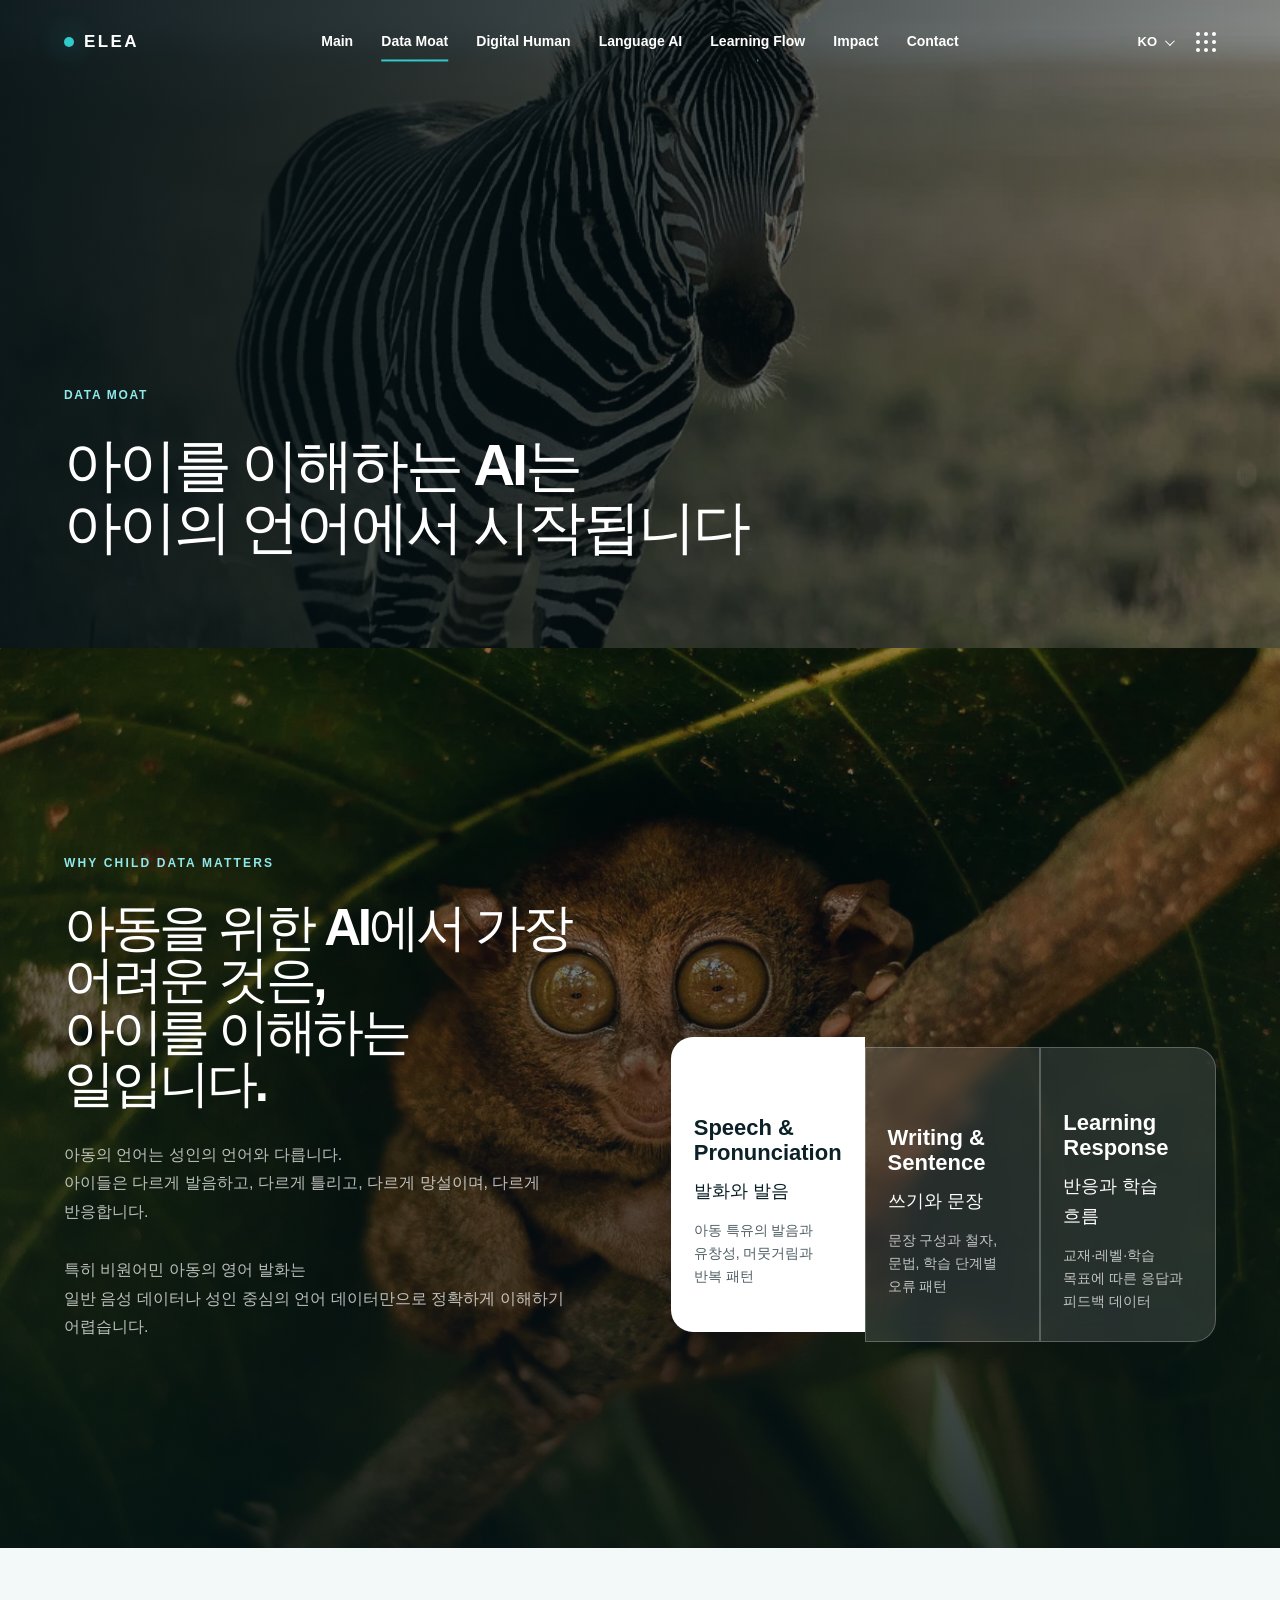
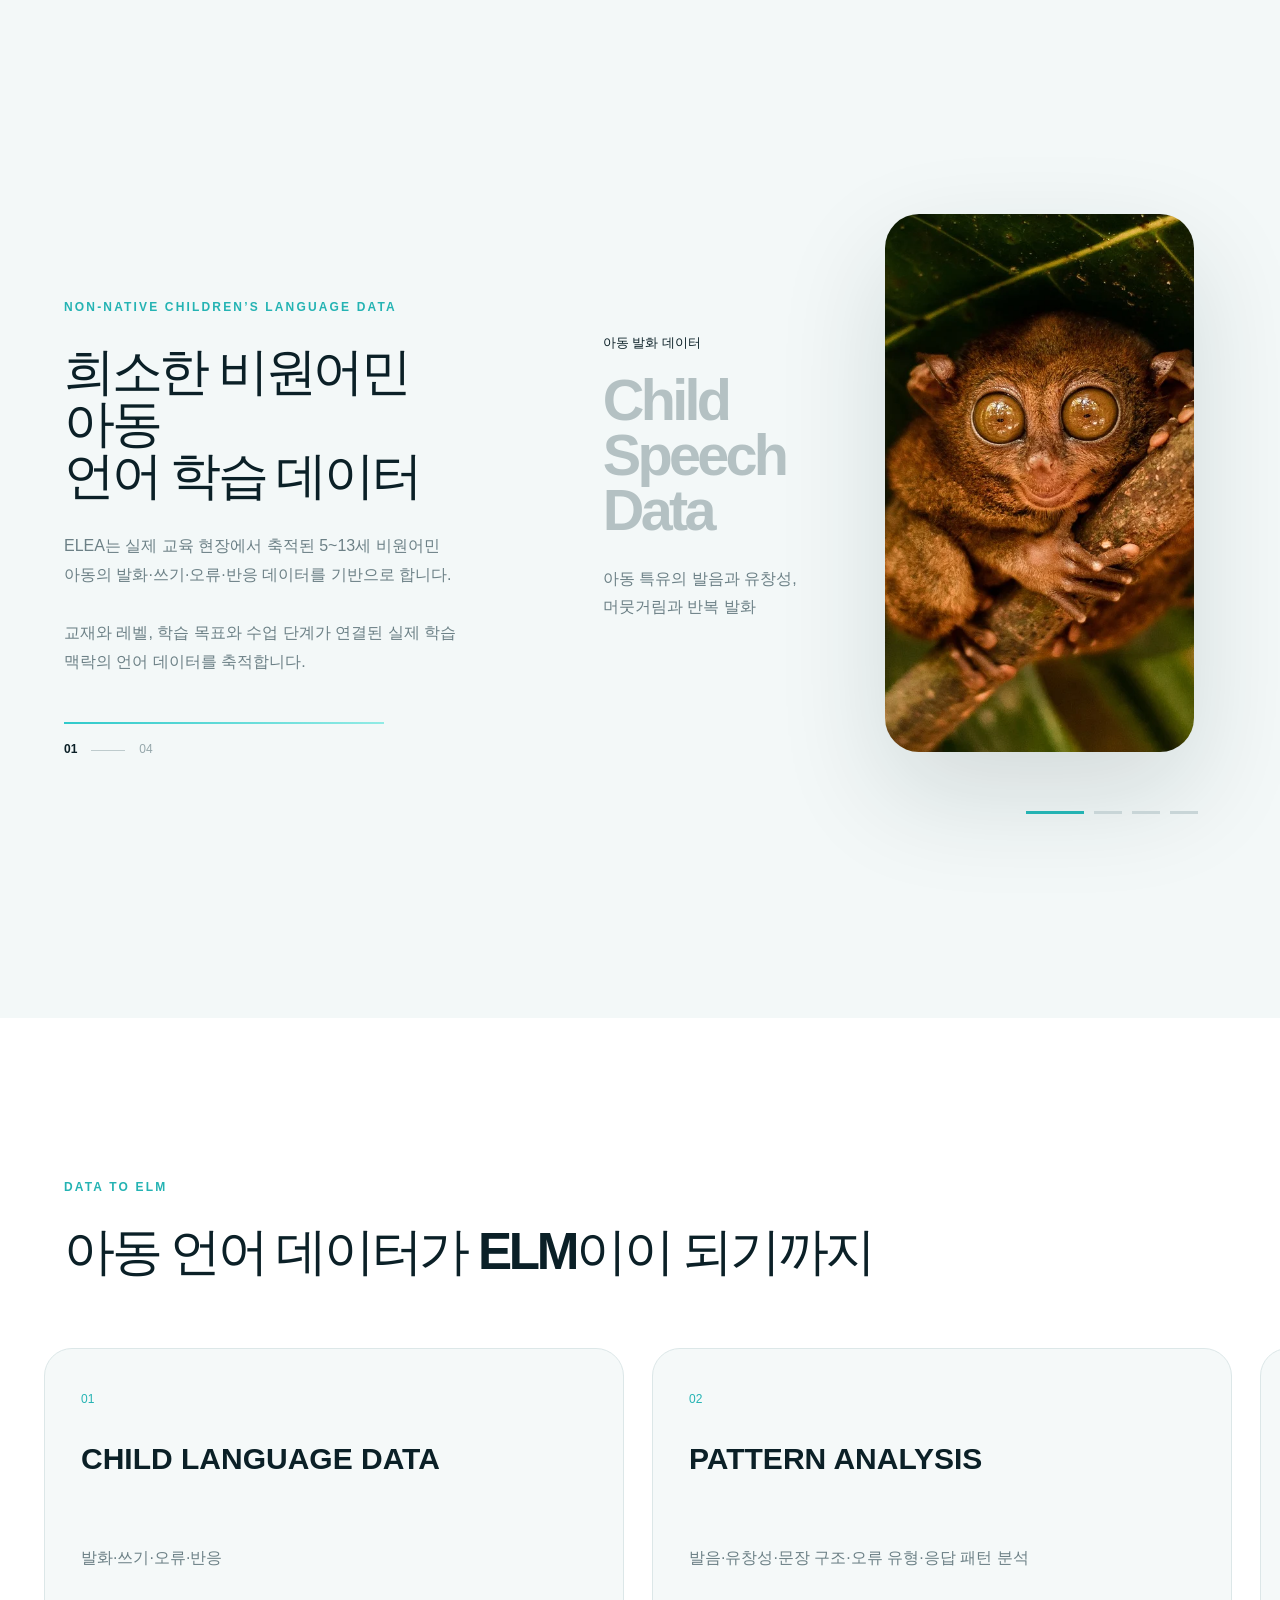
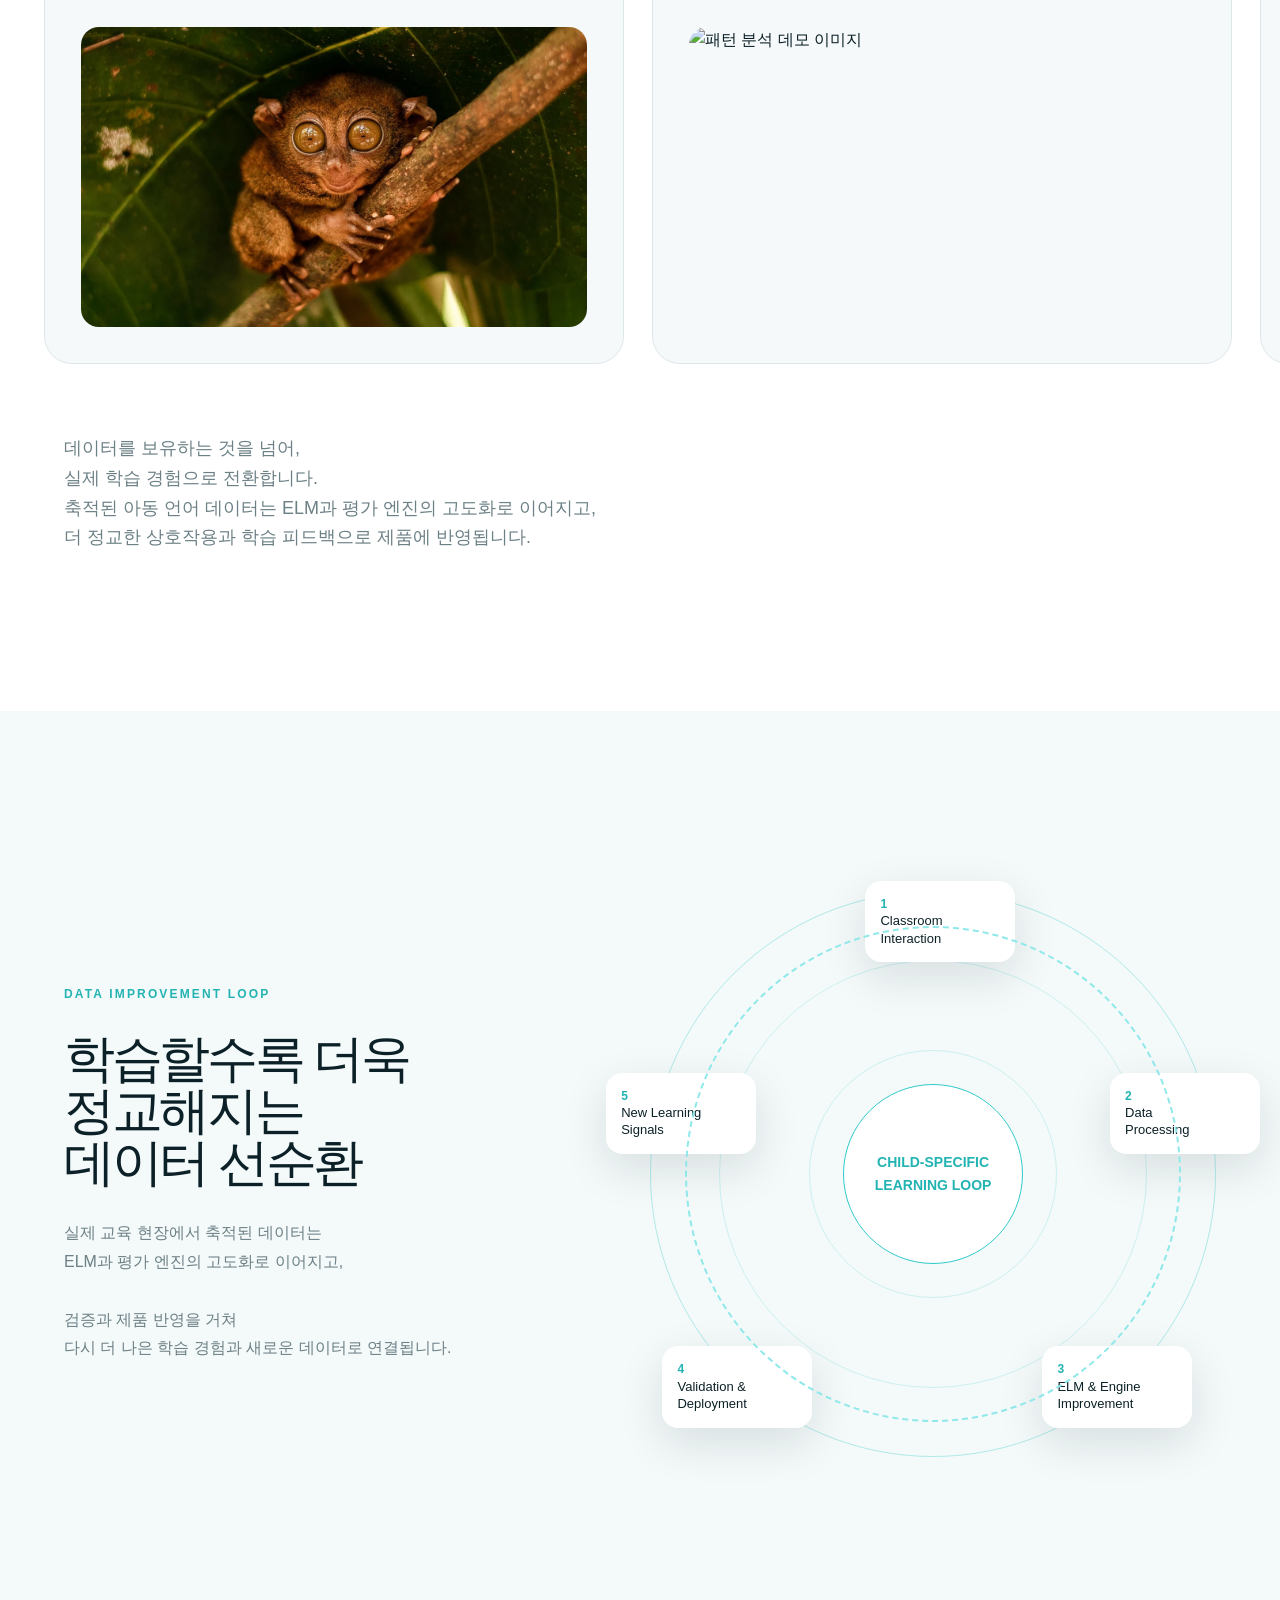
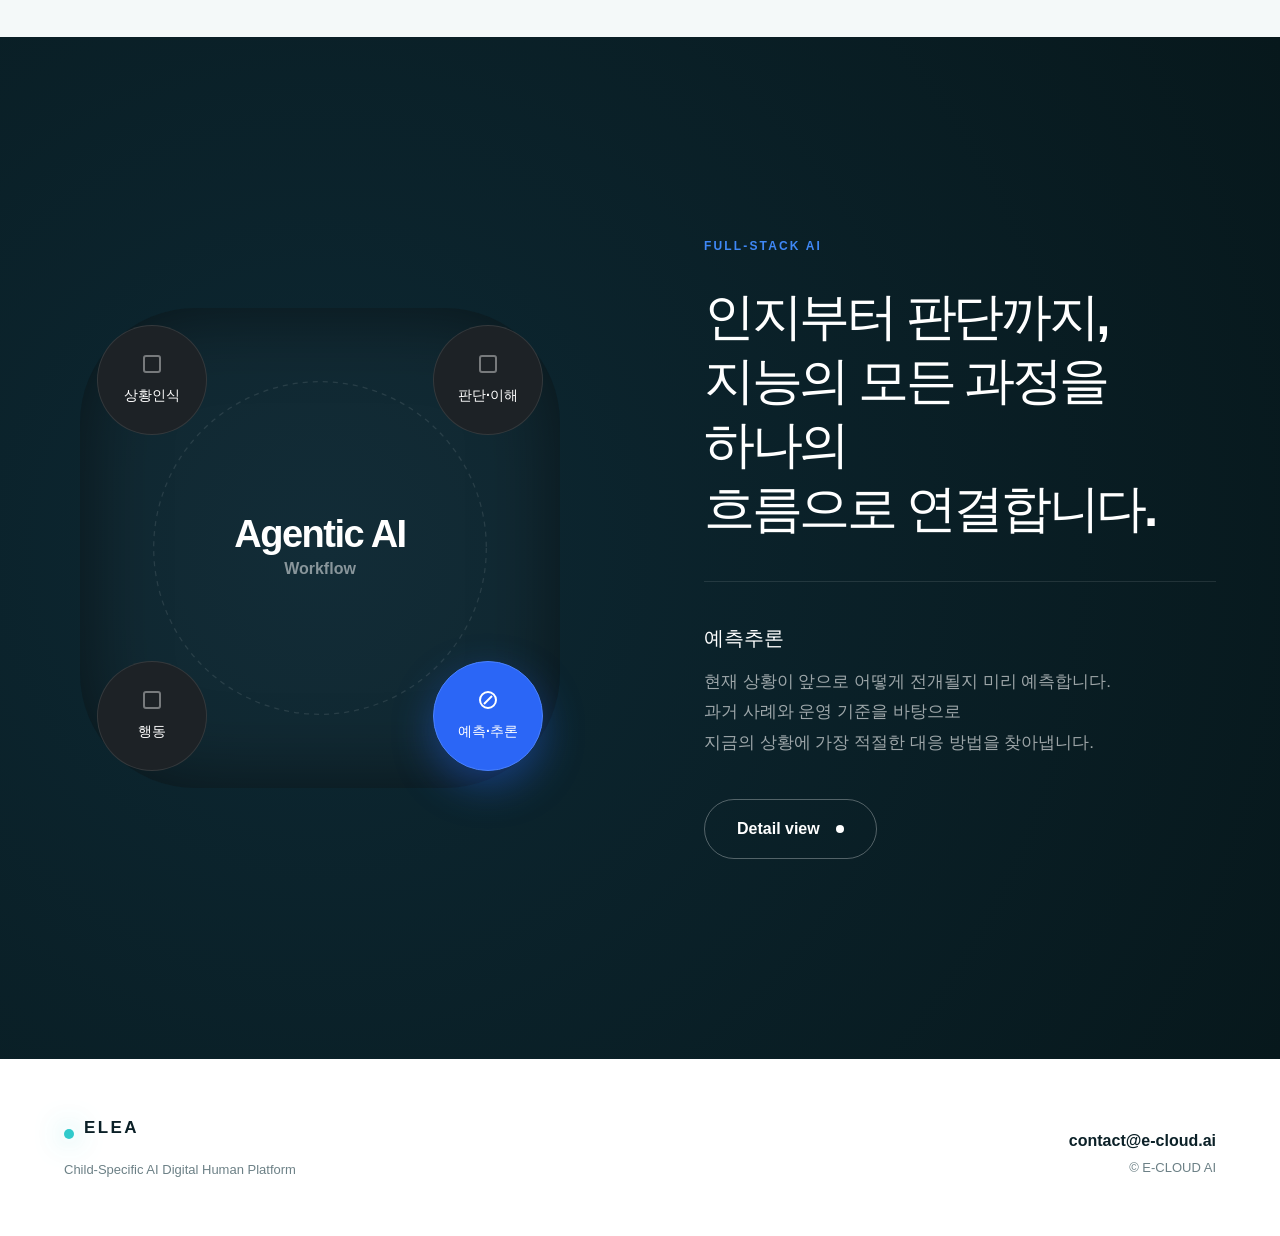
==== data-moat.html @ 032387a0 "Add files via upload" ====
<!doctype html>
<html lang="ko" class="no-js"><head>
<meta charset="utf-8"><meta name="viewport" content="width=device-width,initial-scale=1,viewport-fit=cover">
<meta name="theme-color" content="#07181c"><meta name="description" content="ELEA : Child-Specific AI Digital Human Platform">
<title>Data Moat | ELEA</title><link rel="stylesheet" href="assets/css/style.css">
</head><body class="page-data">
<a class="skip-link" href="#main">본문 바로가기</a>
<div class="page-loader" aria-hidden="true"><div class="loader-mark"><span></span><b>ELEA</b></div></div>
<div class="scroll-progress" aria-hidden="true"><span></span></div>
<header class="site-header" data-header>
  <div class="header-inner">
    <a class="brand" href="index.html" aria-label="ELEA 메인"><span class="brand-dot"></span><strong>ELEA</strong></a>
    <nav class="gnb" aria-label="주요 메뉴">
      <a href="index.html#main-visual">Main</a>
      <a href="data-moat.html">Data Moat</a>
      <a href="technology.html#digital-human">Digital Human</a>
      <a href="technology.html#language-ai">Language AI</a>
      <a href="learning-experience.html">Learning Flow</a>
      <a href="index.html#impact">Impact</a>
      <a href="index.html#contact">Contact</a>
    </nav>
    <div class="header-tools">
      <div class="language-select">
        <button class="language-current" type="button" aria-expanded="false">KO <i></i></button>
        <div class="language-list">
          <a class="is-active" href="#">KO</a>
          <button type="button" aria-disabled="true">EN</button>
        </div>
      </div>
      <button class="grid-menu" type="button" aria-label="전체 메뉴 열기"><i></i><i></i><i></i><i></i><i></i><i></i><i></i><i></i><i></i></button>
      <button class="mobile-toggle" type="button" aria-label="모바일 메뉴 열기" aria-expanded="false"><span></span><span></span></button>
    </div>
  </div>
</header>
<div class="all-menu-panel" aria-hidden="true">
  <div class="all-menu-top"><a class="brand brand--light" href="index.html"><span class="brand-dot"></span><strong>ELEA</strong></a><button class="all-menu-close" type="button" aria-label="전체 메뉴 닫기">×</button></div>
  <nav class="all-menu-nav" aria-label="전체 메뉴">
    <a href="index.html#main-visual"><span>01</span><b>Main</b></a>
    <a href="data-moat.html"><span>02</span><b>Data Moat</b></a>
    <a href="technology.html#digital-human"><span>03</span><b>Digital Human</b></a>
    <a href="technology.html#language-ai"><span>04</span><b>Language AI</b></a>
    <a href="learning-experience.html"><span>05</span><b>Learning Flow</b></a>
    <a href="index.html#impact"><span>06</span><b>Impact</b></a>
    <a href="index.html#contact"><span>07</span><b>Contact</b></a>
  </nav>
</div>
<main id="main">
<section class="sub-hero section-dark" data-header-tone="dark"><div class="sub-hero-media"><img src="assets/images/zebra-9944593_1280.webp" alt="아동 학습 데이터 데모 이미지"></div><div class="sub-hero-overlay"></div><div class="shell sub-hero-copy"><p class="kicker reveal-up">DATA MOAT</p><h1 class="sub-title split-lines">아이를 이해하는 AI는<br>아이의 언어에서 시작됩니다</h1></div></section>

<section class="child-matter section-dark" data-header-tone="dark" data-service-section>
  <div class="service-backgrounds"><img class="is-active" src="assets/images/thewildprimate-tarsier-10327055_1280.webp" alt=""><img src="assets/images/brown-breasted-nun-10021805_1280.webp" alt=""><img src="assets/images/superb-fairywren-10069195_1280.webp" alt=""></div><div class="service-overlay"></div>
  <div class="shell child-matter-content"><div class="child-copy"><p class="section-label reveal-up">Why Child Data Matters</p><h2 class="display-title split-lines">아동을 위한 AI에서 가장 어려운 것은,<br>아이를 이해하는 일입니다.</h2><p class="body-copy body-copy--light reveal-up">아동의 언어는 성인의 언어와 다릅니다.<br>아이들은 다르게 발음하고, 다르게 틀리고, 다르게 망설이며, 다르게 반응합니다.<br><br>특히 비원어민 아동의 영어 발화는<br>일반 음성 데이터나 성인 중심의 언어 데이터만으로 정확하게 이해하기 어렵습니다.</p></div>
  <div class="service-cards service-cards--detail"><button class="service-card is-active" type="button" data-service="0"><h3>Speech & Pronunciation</h3><strong>발화와 발음</strong><p>아동 특유의 발음과 유창성, 머뭇거림과 반복 패턴</p></button><button class="service-card" type="button" data-service="1"><h3>Writing & Sentence</h3><strong>쓰기와 문장</strong><p>문장 구성과 철자, 문법, 학습 단계별 오류 패턴</p></button><button class="service-card" type="button" data-service="2"><h3>Learning Response</h3><strong>반응과 학습 흐름</strong><p>교재·레벨·학습 목표에 따른 응답과 피드백 데이터</p></button></div></div>
</section>

<section class="language-data language-data--rebuild section-light" data-header-tone="light" data-language-carousel>
  <div class="shell language-layout language-layout--rebuild">
    <div class="language-copy sticky-heading">
      <p class="section-label reveal-up">Non-Native Children’s Language Data</p>
      <h2 class="display-title split-lines">희소한 비원어민 아동<br>언어 학습 데이터</h2>
      <p class="body-copy reveal-up">ELEA는 실제 교육 현장에서 축적된 5~13세 비원어민 아동의 발화·쓰기·오류·반응 데이터를 기반으로 합니다.<br><br>교재와 레벨, 학습 목표와 수업 단계가 연결된 실제 학습 맥락의 언어 데이터를 축적합니다.</p>
      <div class="language-progress"><span></span></div>
      <div class="language-counter"><b>01</b><i></i><span>04</span></div>
    </div>
    <div class="language-visuals">
      <article class="language-slide is-active" data-language-slide="0">
        <div class="language-slide-copy"><span>아동 발화 데이터</span><h3>Child<br>Speech Data</h3><p>아동 특유의 발음과 유창성,<br>머뭇거림과 반복 발화</p></div>
        <figure><img src="assets/images/thewildprimate-tarsier-10327055_1280.webp" alt="아동 발화 데이터"></figure>
      </article>
      <article class="language-slide" data-language-slide="1">
        <div class="language-slide-copy"><span>아동 쓰기 데이터</span><h3>Writing Data</h3><p>문장 구성과 철자·문법,<br>학습 단계별 쓰기 오류</p></div>
        <figure><img src="assets/images/brown-bear-8756478_1280.jpg" alt="아동 쓰기 데이터"></figure>
      </article>
      <article class="language-slide" data-language-slide="2">
        <div class="language-slide-copy"><span>오류와 반응 패턴</span><h3>Error &<br>Response Patterns</h3><p>오답, 재시도, 자기 수정,<br>질문 유형별 응답 흐름</p></div>
        <figure><img src="assets/images/brown-bear-8756478_1280.jpg" alt="오류와 반응 패턴"></figure>
      </article>
      <article class="language-slide" data-language-slide="3">
        <div class="language-slide-copy"><span>학습 맥락 데이터</span><h3>Learning Context</h3><p>교재, 레벨, 수업 단계,<br>질문 유형과 학습 목표</p></div>
        <figure><img src="assets/images/mountains-6123127_1280.jpg" alt="학습 맥락 데이터"></figure>
      </article>
      <div class="language-dots" aria-label="언어 데이터 슬라이드">
        <button class="is-active" type="button" data-language-index="0" aria-label="1번 슬라이드"></button>
        <button type="button" data-language-index="1" aria-label="2번 슬라이드"></button>
        <button type="button" data-language-index="2" aria-label="3번 슬라이드"></button>
        <button type="button" data-language-index="3" aria-label="4번 슬라이드"></button>
      </div>
    </div>
  </div>
</section>

<section class="data-process section-light" data-header-tone="light"><div class="shell process-head"><p class="section-label reveal-up">Data to ELM</p><h2 class="display-title split-lines">아동 언어 데이터가 ELM이이 되기까지</h2></div><div class="horizontal-wrap" data-horizontal><div class="horizontal-track">
  <article class="process-card"><span>01</span><h3>CHILD LANGUAGE DATA</h3><p>발화·쓰기·오류·반응</p><img src="assets/images/thewildprimate-tarsier-10327055_1280.webp" alt="아동 언어 데이터 데모 이미지"></article>
  <article class="process-card"><span>02</span><h3>PATTERN ANALYSIS</h3><p>발음·유창성·문장 구조·오류 유형·응답 패턴 분석</p><img src="assets/images/brown-bear-8756478_1280.jpg" alt="패턴 분석 데모 이미지"></article>
  <article class="process-card"><span>03</span><h3>ELM : E Cloud AI Language Model</h3><p>아동의 언어와 학습 흐름을 이해</p><img src="assets/images/mountains-6123127_1280.jpg" alt="ELM 데모 이미지"></article>
  <article class="process-card"><span>04</span><h3>LEARNING EXPERIENCE</h3><p>상호작용·평가·피드백·리포트</p><img src="assets/images/mountains-6123127_1280.jpg" alt="학습 경험 데모 이미지"></article>
</div></div><div class="shell process-note reveal-up"><p>데이터를 보유하는 것을 넘어,<br>실제 학습 경험으로 전환합니다.<br>축적된 아동 언어 데이터는 ELM과 평가 엔진의 고도화로 이어지고,<br>더 정교한 상호작용과 학습 피드백으로 제품에 반영됩니다.</p></div></section>

<section class="data-loop section-light" data-header-tone="light"><div class="shell loop-layout"><div><p class="section-label reveal-up">Data Improvement Loop</p><h2 class="display-title split-lines">학습할수록 더욱 정교해지는<br>데이터 선순환</h2><p class="body-copy reveal-up">실제 교육 현장에서 축적된 데이터는<br>ELM과 평가 엔진의 고도화로 이어지고,<br><br>검증과 제품 반영을 거쳐<br>다시 더 나은 학습 경험과 새로운 데이터로 연결됩니다.</p></div><div class="loop-diagram reveal-scale" data-loop><div class="loop-core">CHILD-SPECIFIC<br>LEARNING LOOP</div><span class="loop-node n1"><b>1</b>Classroom<br>Interaction</span><span class="loop-node n2"><b>2</b>Data<br>Processing</span><span class="loop-node n3"><b>3</b>ELM & Engine<br>Improvement</span><span class="loop-node n4"><b>4</b>Validation &<br>Deployment</span><span class="loop-node n5"><b>5</b>New Learning<br>Signals</span><i></i></div></div></section>

<section class="agentic-ai section-dark" data-header-tone="dark">
  <div class="shell agentic-layout">
    <div class="agentic-visual reveal-scale">
      <div class="agentic-center">
        <strong>Agentic AI</strong>
        <span>Workflow</span>
      </div>
      <button class="agentic-node n-1" type="button"><span class="node-icon"></span><span>상황인식</span></button>
      <button class="agentic-node n-2" type="button"><span class="node-icon"></span><span>판단·이해</span></button>
      <button class="agentic-node n-3" type="button"><span class="node-icon"></span><span>행동</span></button>
      <button class="agentic-node n-4 is-active" type="button"><span class="node-icon"></span><span>예측·추론</span></button>
      <svg class="agentic-ring" viewBox="0 0 400 400"><circle cx="200" cy="200" r="198"></circle></svg>
    </div>
    <div class="agentic-copy">
      <p class="section-label reveal-up" style="color: #3f88f7;">Full-Stack AI</p>
      <h2 class="display-title split-lines">인지부터 판단까지,<br>지능의 모든 과정을 하나의<br>흐름으로 연결합니다.</h2>
      <div class="agentic-desc reveal-up">
        <h3>예측추론</h3>
        <p>현재 상황이 앞으로 어떻게 전개될지 미리 예측합니다.<br>과거 사례와 운영 기준을 바탕으로<br>지금의 상황에 가장 적절한 대응 방법을 찾아냅니다.</p>
      </div>
      <a href="#" class="agentic-btn magnetic reveal-up">Detail view <span></span></a>
    </div>
  </div>
</section>
</main>
<footer class="site-footer">
  <div class="shell footer-grid">
    <div><a class="brand" href="index.html"><span class="brand-dot"></span><strong>ELEA</strong></a><p>Child-Specific AI Digital Human Platform</p></div>
    <div class="footer-contact"><a href="mailto:contact@e-cloud.ai">contact@e-cloud.ai</a><span>© E-CLOUD AI</span></div>
  </div>
</footer>
<script src="https://cdn.jsdelivr.net/npm/gsap@3.13.0/dist/gsap.min.js"></script>
<script src="https://cdn.jsdelivr.net/npm/gsap@3.13.0/dist/ScrollTrigger.min.js"></script>
<script src="https://cdn.jsdelivr.net/npm/lenis@1.3.11/dist/lenis.min.js"></script>
<script src="https://cdn.jsdelivr.net/npm/split-type@0.3.4/umd/index.min.js"></script>
<script src="assets/js/app.js"></script>
</body></html>
---- assets/css/style.css ----
@charset "utf-8";
:root{
  --main:#30cacb;--main-light:#8fe8e9;--main-dark:#24b3b3;
  --ink:#0b2027;--ink-2:#1d373e;--muted:#6c8086;--line:#dce7e8;
  --paper:#fff;--mist:#f4f8f8;--dark:#07181c;--dark-2:#0d252b;
  --gutter:120px;--header-h:96px;--radius:24px;--ease:cubic-bezier(.22,1,.36,1)
}
*{box-sizing:border-box}html{scroll-behavior:smooth;background:var(--dark)}body{margin:0;color:var(--ink);background:var(--paper);font-family:Arial,"Noto Sans KR","Malgun Gothic",sans-serif;font-size:16px;line-height:1.65;word-break:keep-all;-webkit-font-smoothing:antialiased}body.is-lock{overflow:hidden}img{display:block;max-width:100%}button,a{font:inherit;color:inherit}a{text-decoration:none}button{border:0;background:none;padding:0;cursor:pointer}.no-js .page-loader{display:none}.skip-link{position:fixed;left:16px;top:-80px;z-index:9999;padding:12px 18px;background:#fff;color:#111}.skip-link:focus{top:16px}.shell{width:calc(100% - (var(--gutter) * 2));max-width:1680px;margin-inline:auto}.section-dark{color:#fff;background:var(--dark)}.section-light{background:#fff}.page-loader{position:fixed;inset:0;z-index:9998;background:var(--dark);display:grid;place-items:center;transition:transform .9s var(--ease)}.page-loader.is-hidden{transform:translateY(-100%)}.loader-mark{display:flex;align-items:center;gap:12px;color:#fff;letter-spacing:.08em}.loader-mark span,.brand-dot{width:10px;height:10px;border-radius:50%;background:var(--main);box-shadow:0 0 28px rgba(48,202,203,.8)}.scroll-progress{position:fixed;left:0;top:0;right:0;height:3px;z-index:9997;transform-origin:left}.scroll-progress span{display:block;height:100%;background:var(--main);transform:scaleX(0);transform-origin:left}.site-header{position:fixed;z-index:1000;left:0;top:0;width:100%;height:var(--header-h);color:#fff;transition:background .4s,color .4s,box-shadow .4s,transform .4s}.site-header.is-light,.site-header.is-scrolled{background:rgba(255,255,255,.94);color:var(--ink);box-shadow:0 1px 0 rgba(15,40,46,.08);backdrop-filter:blur(14px)}.site-header.is-hidden{transform:translateY(-100%)}.header-inner{height:100%;display:flex;align-items:center;padding-inline:var(--gutter);position:relative}.brand{display:inline-flex;align-items:center;gap:10px;font-weight:800;letter-spacing:.14em;font-size:17px;white-space:nowrap}.brand--light{color:#fff}.gnb{position:absolute;left:50%;top:50%;transform:translate(-50%,-50%);display:flex;align-items:center;gap:34px;white-space:nowrap}.gnb a{font-size:13px;font-weight:700;position:relative;padding:8px 0}.gnb a:after{content:"";position:absolute;left:0;right:100%;bottom:0;height:2px;background:var(--main);transition:right .35s var(--ease)}.gnb a:hover:after,.gnb a.is-active:after{right:0}.header-tools{margin-left:auto;display:flex;align-items:center;gap:24px}.language-select{position:relative}.language-current{display:flex;align-items:center;gap:8px;font-size:13px;font-weight:700}.language-current i{width:7px;height:7px;border-right:1px solid currentColor;border-bottom:1px solid currentColor;transform:rotate(45deg) translateY(-2px);transition:transform .3s}.language-select.is-open .language-current i{transform:rotate(225deg) translate(-1px,-1px)}.language-select .language-list{position:absolute;right:-18px;top:38px;width:96px;padding:8px;border-radius:14px;background:#fff;color:var(--ink);box-shadow:0 18px 44px rgba(14,42,48,.16);opacity:0;visibility:hidden;transform:translateY(-8px);transition:.3s var(--ease)}.language-select.is-open .language-list{opacity:1;visibility:visible;transform:none}.language-select .language-list a,.language-select .language-list button{display:block;width:100%;padding:9px 12px;border-radius:9px;text-align:center;font-size:13px}.language-select .language-list .is-active{color:var(--main-dark);background:#eefafa}.grid-menu{display:grid;grid-template-columns:repeat(3,4px);gap:4px}.grid-menu i{width:4px;height:4px;border-radius:50%;background:currentColor}.mobile-toggle{display:none;width:32px;height:24px;position:relative}.mobile-toggle span{position:absolute;left:0;width:100%;height:2px;background:currentColor;transition:.3s}.mobile-toggle span:first-child{top:7px}.mobile-toggle span:last-child{bottom:7px}.all-menu-panel{position:fixed;inset:0;z-index:1200;background:var(--dark);color:#fff;padding:36px var(--gutter);transform:translateY(-100%);transition:transform .8s var(--ease);overflow:auto}.all-menu-panel.is-open{transform:none}.all-menu-top{display:flex;justify-content:space-between;align-items:center}.all-menu-close{font-size:50px;line-height:1;color:#fff}.all-menu-nav{margin-top:9vh;border-top:1px solid rgba(255,255,255,.2)}.all-menu-nav a{display:grid;grid-template-columns:90px 1fr;align-items:center;padding:24px 0;border-bottom:1px solid rgba(255,255,255,.13);transition:color .3s,padding .3s}.all-menu-nav a:hover{color:var(--main);padding-left:18px}.all-menu-nav span{font-size:12px;color:var(--main)}.all-menu-nav b{font-size:clamp(34px,4vw,72px);line-height:1.1}.section-label,.kicker{margin:0 0 28px;font-size:12px;font-weight:800;letter-spacing:.14em;text-transform:uppercase;color:var(--main-dark)}.section-dark .section-label,.section-dark .kicker{color:var(--main-light)}.display-title,.sub-title,.overview-title,.hero-title{margin:0;font-weight:800;letter-spacing:-.055em;line-height:1.08}.display-title{font-size:clamp(42px,4.2vw,76px)}.body-copy{margin:30px 0 0;color:var(--muted);font-size:18px;line-height:1.9}.body-copy--light{color:rgba(255,255,255,.72)}.text-link{display:inline-flex;align-items:center;gap:18px;margin-top:36px;font-weight:800;font-size:14px;text-transform:none}.text-link i{font-style:normal;font-size:22px;transition:transform .3s}.text-link:hover i{transform:translateX(8px)}.text-link--light{color:#fff}.reveal-up{opacity:0;transform:translateY(55px);transition:opacity .9s var(--ease),transform .9s var(--ease)}.reveal-up.is-inview{opacity:1;transform:none}.reveal-scale{opacity:0;transform:scale(.86);transition:opacity 1s var(--ease),transform 1.1s var(--ease)}.reveal-scale.is-inview{opacity:1;transform:none}.image-reveal{position:relative;overflow:hidden}.image-reveal:after{content:"";position:absolute;inset:0;background:var(--main);transform-origin:right;transition:transform 1.1s var(--ease)}.image-reveal.is-inview:after{transform:scaleX(0)}.image-reveal img{width:100%;height:100%;object-fit:cover}.split-lines .line{overflow:hidden}.split-lines .line-inner{display:block;transform:translateY(110%);transition:transform 1s var(--ease)}.split-lines.is-inview .line-inner{transform:none}.tilt{transform-style:preserve-3d;will-change:transform}.magnetic{will-change:transform}
/* hero */
.hero{height:100svh;min-height:760px;position:relative;overflow:hidden}.hero-media,.hero-media img,.hero-overlay,.hero-grid{position:absolute;inset:0;width:100%;height:100%}.hero-media img{object-fit:cover;filter:saturate(.72) contrast(1.04)}.hero-overlay{background:linear-gradient(180deg,rgba(2,14,18,.48),rgba(2,14,18,.78)),linear-gradient(90deg,rgba(3,18,23,.24),rgba(3,18,23,.04))}.hero-grid{opacity:.18;background-image:linear-gradient(rgba(255,255,255,.08) 1px,transparent 1px),linear-gradient(90deg,rgba(255,255,255,.08) 1px,transparent 1px);background-size:9vw 9vw;mask-image:linear-gradient(to bottom,transparent,black 35%,black 70%,transparent)}.hero-copy{position:relative;z-index:2;height:100%;display:flex;flex-direction:column;justify-content:center;align-items:center;text-align:center;padding-top:60px}.hero-title{max-width:1300px;font-size:clamp(42px,4.5vw,76px)}.hero-sub{margin:30px 0 0;font-size:clamp(19px,1.6vw,28px);font-weight:700}.hero-sub-eng{margin:8px 0 0;color:rgba(255,255,255,.58);font-size:14px}.scroll-cue{position:absolute;z-index:3;left:50%;bottom:34px;transform:translateX(-50%);display:flex;flex-direction:column;align-items:center;gap:12px;font-size:10px;letter-spacing:.2em}.scroll-cue i{display:block;width:1px;height:50px;background:linear-gradient(#fff,transparent);animation:scrollCue 1.8s infinite}@keyframes scrollCue{0%{transform:scaleY(0);transform-origin:top}50%{transform:scaleY(1);transform-origin:top}51%{transform-origin:bottom}100%{transform:scaleY(0);transform-origin:bottom}}
/* overview */
.overview{min-height:100svh;display:flex;align-items:center;position:relative;overflow:hidden;background:radial-gradient(circle at 75% 50%,rgba(48,202,203,.12),transparent 30%),var(--dark)}.overview-layout{display:grid;grid-template-columns:180px 1fr 430px;gap:70px;align-items:center}.overview-title{font-size:clamp(36px,3.5vw,60px)}.overview-eng{margin:34px 0 0;color:rgba(255,255,255,.55);max-width:650px}.overview-orbit{width:390px;aspect-ratio:1;position:relative;border:1px solid rgba(143,232,233,.4);border-radius:50%;display:grid;place-items:center}.overview-orbit:before,.overview-orbit:after{content:"";position:absolute;border:1px solid rgba(143,232,233,.16);border-radius:50%}.overview-orbit:before{inset:38px}.overview-orbit:after{inset:82px}.orbit-core{width:150px;aspect-ratio:1;border-radius:50%;display:grid;place-items:center;background:rgba(48,202,203,.12);border:1px solid var(--main);font-size:38px;font-weight:800;color:var(--main-light)}.overview-orbit span{position:absolute;width:12px;height:12px;border-radius:50%;background:var(--main);box-shadow:0 0 20px var(--main)}.overview-orbit span:nth-of-type(1){top:13%;left:25%}.overview-orbit span:nth-of-type(2){right:9%;top:46%}.overview-orbit span:nth-of-type(3){bottom:12%;left:30%}.overview-orbit i{position:absolute;width:38px;height:1px;background:var(--main-light);opacity:.5}.overview-orbit i:nth-of-type(1){top:24%;left:28%;transform:rotate(38deg)}.overview-orbit i:nth-of-type(2){right:22%;top:48%;transform:rotate(-12deg)}.overview-orbit i:nth-of-type(3){bottom:25%;left:30%;transform:rotate(-32deg)}
/* business */
.business{padding:180px 0 160px}.business-layout{display:grid;grid-template-columns:minmax(320px,36%) 1fr;gap:8vw;align-items:start}.sticky-heading{position:sticky;top:160px}.business-heading .display-title{font-size:clamp(48px,4.2vw,78px)}.business-list{display:flex;flex-direction:column;gap:150px}.business-item{width:min(760px,92%)}.business-item--right{margin-left:auto}.business-item--left{margin-right:auto}.media-card{height:clamp(430px,38vw,620px);border-radius:32px;background:var(--mist);box-shadow:0 30px 80px rgba(15,44,50,.09)}.media-card img{width:100%;height:100%;object-fit:cover;border-radius:inherit}.business-item:nth-child(3) .media-card img{object-position:center}.business-caption{display:grid;grid-template-columns:60px 1fr;column-gap:18px;margin-top:28px}.business-caption span{font-size:12px;font-weight:800;color:var(--main-dark)}.business-caption h3{margin:0;font-size:clamp(28px,2.5vw,46px);line-height:1.1;letter-spacing:-.04em}.business-caption p{grid-column:2;margin:18px 0 0;color:var(--muted);font-size:17px}.business-caption b{color:var(--ink)}
/* video */
.video-story{padding:170px 0;background:linear-gradient(#fff,#f6fafa)}.video-intro{display:grid;grid-template-columns:28% 1fr;gap:8vw;align-items:start;margin-bottom:80px}.youtube-shell{width:min(1130px,calc(100% - 80px));aspect-ratio:1130/644;margin-inline:auto;border-radius:28px;box-shadow:0 40px 100px rgba(10,38,44,.16);background:#000}.youtube-shell iframe{display:block;width:100%;height:100%;border-radius:inherit}.watch-label{text-align:center;margin:28px 0 0;font-size:13px;font-weight:800;color:var(--main-dark)}
/* service */
.service-showcase,.child-matter{min-height:100svh;position:relative;overflow:hidden;display:flex;align-items:flex-end;padding:130px 0 70px}.service-backgrounds,.service-backgrounds img,.interaction-backgrounds,.interaction-backgrounds img{position:absolute;inset:0;width:100%;height:100%}.service-backgrounds img,.interaction-backgrounds img{object-fit:cover;opacity:0;transform:scale(1.06);transition:opacity .7s,transform 1.2s var(--ease)}.service-backgrounds img.is-active,.interaction-backgrounds img.is-active{opacity:1;transform:scale(1)}.service-overlay,.interaction-overlay{position:absolute;inset:0;background:linear-gradient(180deg,rgba(3,17,21,.38),rgba(3,17,21,.85))}.service-content,.child-matter-content{position:relative;z-index:2;width:100%}.service-head{display:flex;justify-content:space-between;align-items:flex-end;gap:50px}.service-stats{display:flex;gap:70px;margin-top:52px}.service-stats strong{font-size:clamp(34px,3vw,58px);letter-spacing:-.04em}.service-stats p{margin:4px 0 0;color:rgba(255,255,255,.62)}.service-cards{display:grid;grid-template-columns:repeat(3,1fr);margin-top:70px}.service-card{min-height:220px;padding:34px;text-align:left;color:#fff;border:1px solid rgba(255,255,255,.24);background:rgba(255,255,255,.12);backdrop-filter:blur(10px);transition:background .4s,color .4s,transform .4s}.service-card:first-child{border-radius:22px 0 0 22px}.service-card:last-child{border-radius:0 22px 22px 0}.service-card.is-active,.service-card:hover,.service-card:focus-visible{background:#fff;color:var(--ink);transform:translateY(-10px)}.service-card span{font-size:11px;color:var(--main)}.service-card h3{margin:34px 0 10px;font-size:27px;line-height:1.15}.service-card p{margin:0;font-size:14px;opacity:.72}.service-card strong{display:block;margin:12px 0;font-size:18px}.service-cards--detail .service-card{min-height:260px}
/* merit */
.merit{padding:180px 0}.merit-layout{display:grid;grid-template-columns:43% 1fr;gap:9vw;align-items:start}.merit-visual .body-copy{font-size:16px}.merit-images{height:330px;margin-top:55px;border-radius:24px;background:var(--mist)}.merit-images img{position:absolute;inset:0;opacity:0;transition:opacity .5s;object-fit:cover}.merit-images img.is-active{opacity:1}.merit-list{border-top:1px solid var(--line)}.merit-row{width:100%;display:grid;grid-template-columns:60px 1fr 30px;align-items:center;text-align:left;padding:40px 0;border-bottom:1px solid var(--line)}.merit-row span{font-size:12px;color:var(--main-dark)}.merit-row small{display:block;font-size:17px;color:#9aabad;transition:color .35s}.merit-row strong{display:block;margin-top:8px;font-size:clamp(30px,3vw,58px);line-height:1.1;letter-spacing:-.04em;color:#b9c6c8;transition:color .35s}.merit-row i{font-style:normal;font-size:22px;color:#b9c6c8;transition:.35s}.merit-row:hover small,.merit-row.is-active small{color:var(--ink)}.merit-row:hover strong,.merit-row.is-active strong{color:var(--main-dark)}.merit-row:hover i,.merit-row.is-active i{color:var(--main-dark);transform:translate(6px,-6px)}
/* product */
.products{padding:180px 0;background:#f8fbfb}.products-head{display:flex;justify-content:space-between;align-items:flex-end;gap:60px}.products-head>div{max-width:1000px}.product-grid{display:grid;grid-template-columns:repeat(4,1fr);margin-top:90px;border-top:1px solid var(--line)}.product-card{padding:32px 24px 0;border-right:1px solid var(--line);min-width:0}.product-card:first-child{border-left:1px solid var(--line)}.product-card>span{font-size:11px;color:var(--main-dark)}.product-card h3{margin:25px 0 8px;font-size:28px;line-height:1.1}.product-card p{margin:0;color:var(--muted);min-height:52px}.product-card figure{height:320px;margin:36px -24px 0;overflow:hidden;background:#edf4f4}.product-card img{width:100%;height:100%;object-fit:cover;transition:transform .8s var(--ease)}.product-card:hover img{transform:scale(1.05)}
/* impact */
.impact{padding:180px 0}.impact-head{max-width:1100px}.impact-grid{display:grid;grid-template-columns:repeat(12,1fr);gap:28px;margin-top:90px}.impact-card{grid-column:span 4;background:#f6f9f9;border-radius:28px;overflow:hidden;min-height:620px;box-shadow:0 18px 50px rgba(15,44,50,.06)}.impact-card--wide{grid-column:span 8}.impact-card figure{height:380px;margin:0;overflow:hidden;background:#eaf1f1}.impact-card figure img{width:100%;height:100%;object-fit:cover;transition:transform .8s var(--ease)}.impact-card:hover figure img{transform:scale(1.05)}.impact-card>div{padding:32px}.impact-card span{font-size:12px;color:var(--main-dark);font-weight:800}.impact-card h3{margin:12px 0 14px;font-size:29px;line-height:1.25}.impact-card p{margin:0;color:var(--muted)}
/* contact */
.contact{min-height:88svh;position:relative;display:flex;align-items:center;overflow:hidden}.contact-media,.contact-media img,.contact-overlay{position:absolute;inset:0;width:100%;height:100%}.contact-media img{object-fit:cover}.contact-overlay{background:linear-gradient(90deg,rgba(3,17,21,.92),rgba(3,17,21,.45))}.contact-copy{position:relative;z-index:2}.contact-copy .display-title{font-size:clamp(52px,5.3vw,92px)}.contact-mail{display:inline-flex;gap:22px;align-items:center;margin-top:50px;font-size:clamp(24px,2.4vw,42px);font-weight:800}.contact-mail i{font-style:normal;color:var(--main);transition:transform .3s}.contact-mail:hover i{transform:translateX(10px)}.site-footer{padding:55px 0;background:#fff}.footer-grid{display:flex;justify-content:space-between;gap:50px;align-items:flex-end}.footer-grid p,.footer-grid span{margin:12px 0 0;color:var(--muted);font-size:13px}.footer-contact{text-align:right}.footer-contact a{display:block;font-weight:700}
/* sub hero */
.sub-hero{height:72svh;min-height:620px;position:relative;display:flex;align-items:flex-end;overflow:hidden;padding-bottom:90px}.sub-hero-media,.sub-hero-media img,.sub-hero-overlay{position:absolute;inset:0;width:100%;height:100%}.sub-hero-media img{object-fit:cover;filter:saturate(.65)}.sub-hero-overlay{background:linear-gradient(90deg,rgba(2,16,20,.92) 0%,rgba(2,16,20,.68) 52%,rgba(2,16,20,.32) 100%)}.sub-hero-copy{position:relative;z-index:2}.sub-title{font-size:clamp(42px,4.5vw,72px);max-width:1100px}.sub-body{margin:32px 0 0;color:rgba(255,255,255,.67);font-size:18px}.child-matter{min-height:100svh;align-items:center;padding:160px 0}.child-matter-content{display:grid;grid-template-columns:46% 1fr;gap:6vw;align-items:end}.child-copy .display-title{font-size:clamp(42px,4vw,70px)}.child-copy .body-copy{font-size:16px}.child-matter .service-cards{grid-template-columns:repeat(3,1fr);margin:0}.child-matter .service-card{padding:28px 22px}.child-matter .service-card h3{font-size:22px}
/* language data */
.language-data{padding:180px 0;background:#f5f9f9}.language-layout{display:grid;grid-template-columns:43% 1fr;gap:8vw}.language-data-list{border-top:1px solid #c9d7d9}.language-row{width:100%;display:grid;grid-template-columns:1fr 180px;column-gap:30px;padding:34px 0;border-bottom:1px solid #c9d7d9;text-align:left;position:relative}.language-row span{grid-column:1;font-size:14px;font-weight:700;color:var(--ink)}.language-row strong{grid-column:1;margin-top:16px;font-size:clamp(36px,3.5vw,60px);line-height:1.02;letter-spacing:-.055em;color:#aababc;transition:color .35s}.language-row p{grid-column:2;grid-row:1/3;margin:0;align-self:center;color:var(--muted);opacity:0;transform:translateX(20px);transition:.35s}.language-row:hover strong,.language-row.is-active strong,.language-row:focus-visible strong{color:var(--main-dark)}.language-row:hover p,.language-row.is-active p,.language-row:focus-visible p{opacity:1;transform:none}
/* horizontal process */
.data-process{padding:160px 0 140px;overflow:hidden}.process-head{margin-bottom:70px}.horizontal-wrap{overflow:hidden;padding-left:var(--gutter)}.horizontal-track{display:flex;width:max-content;gap:28px;padding-right:var(--gutter)}.process-card{width:min(580px,75vw);flex:0 0 auto;border-radius:28px;padding:36px;background:#f5f9f9;border:1px solid var(--line)}.process-card span{font-size:12px;color:var(--main-dark)}.process-card h3{font-size:30px;line-height:1.2;min-height:74px}.process-card p{color:var(--muted);min-height:54px}.process-card img{width:100%;height:300px;object-fit:cover;border-radius:18px;margin-top:28px}.process-note{margin-top:70px;color:var(--muted);font-size:18px}.data-loop{padding:180px 0;background:#f4f9f9}.loop-layout{display:grid;grid-template-columns:42% 1fr;gap:8vw;align-items:center}.loop-diagram{position:relative;width:min(650px,100%);aspect-ratio:1;margin-left:auto;border:1px solid rgba(48,202,203,.35);border-radius:50%}.loop-diagram:before,.loop-diagram:after{content:"";position:absolute;border-radius:50%;border:1px solid rgba(48,202,203,.2)}.loop-diagram:before{inset:12%}.loop-diagram:after{inset:28%}.loop-core{position:absolute;left:50%;top:50%;transform:translate(-50%,-50%);width:180px;aspect-ratio:1;border-radius:50%;display:grid;place-items:center;text-align:center;background:#fff;border:1px solid var(--main);font-weight:800;color:var(--main-dark);font-size:14px}.loop-node{position:absolute;width:150px;padding:15px;border-radius:16px;background:#fff;box-shadow:0 15px 45px rgba(15,44,50,.12);font-size:13px;line-height:1.35}.loop-node b{display:block;color:var(--main-dark);font-size:12px}.n1{top:-2%;left:38%}.n2{right:-8%;top:32%}.n3{right:4%;bottom:5%}.n4{left:2%;bottom:5%}.n5{left:-8%;top:32%}.loop-diagram>i{position:absolute;inset:6%;border:2px dashed var(--main-light);border-radius:50%;animation:rotate 24s linear infinite}@keyframes rotate{to{transform:rotate(360deg)}}
/* tech */
.core-structure{padding:130px 0}.core-grid{display:grid;grid-template-columns:repeat(4,1fr);border-top:1px solid var(--line);margin-top:40px}.core-grid article{padding:36px 28px 42px;border-right:1px solid var(--line)}.core-grid article:first-child{border-left:1px solid var(--line)}.core-grid span{font-size:11px;color:var(--main-dark)}.core-grid h3{font-size:28px;line-height:1.2;min-height:68px}.core-grid p{color:var(--muted)}.split-feature{display:grid;grid-template-columns:42% 1fr;gap:8vw;align-items:start}.language-ai,.textbook-experience{padding:180px 0;background:#f6f9f9}.feature-image{height:590px;border-radius:28px;background:#eaf2f2}.feature-image img{object-fit:cover}.feature-points{display:grid;grid-template-columns:repeat(3,1fr);gap:18px;margin-top:24px}.feature-points article{padding:24px;border-top:2px solid var(--main);background:#fff}.feature-points h3{font-size:17px;line-height:1.3}.feature-points p{font-size:14px;color:var(--muted)}.assessment{padding:180px 0}.assessment-head{display:grid;grid-template-columns:1fr 42%;gap:8vw;align-items:end}.tabs{margin-top:80px}.tab-buttons{display:grid;grid-template-columns:repeat(4,1fr);border-bottom:1px solid var(--line)}.tab-buttons button{padding:20px 12px;text-align:left;color:#9aabad;border-bottom:3px solid transparent;transition:.3s}.tab-buttons button.is-active{color:var(--ink);border-color:var(--main)}.tab-panels{height:min(680px,55vw);margin-top:32px;position:relative;border-radius:28px;overflow:hidden;background:#f1f6f6}.tab-panel{position:absolute;inset:0;opacity:0;visibility:hidden;transition:opacity .45s}.tab-panel.is-active{opacity:1;visibility:visible}.tab-panel img{width:100%;height:100%;object-fit:cover}.process-mini{display:flex;align-items:center;justify-content:space-between;gap:20px;margin-top:52px;padding:30px 0;border-top:1px solid var(--line);border-bottom:1px solid var(--line)}.process-mini span{font-weight:800}.process-mini small{display:block;margin-top:8px;color:var(--muted);font-weight:400}.process-mini i{font-style:normal;color:var(--main-dark);font-size:24px}.digital-human-compare{padding:180px 0;background:#f6f9f9}.compare-head{display:grid;grid-template-columns:1fr 45%;gap:8vw;align-items:end}.compare-grid{display:grid;grid-template-columns:1fr 1fr;gap:32px;margin-top:80px}.compare-grid article{position:relative}.compare-grid img{width:100%;height:520px;object-fit:cover;border-radius:28px}.compare-grid h3{font-size:34px;margin:28px 0 8px}.compare-grid p{color:var(--muted)}.status{position:absolute;z-index:3;left:22px;top:22px;padding:10px 14px;border-radius:999px;font-size:11px;font-weight:800}.status--service{background:var(--main);color:#062026}.status--dev{background:#fff;color:var(--ink)}.human-interaction{min-height:100svh;padding:150px 0;position:relative;overflow:hidden}.interaction-backgrounds,.interaction-overlay{position:absolute;inset:0}.interaction-grid{display:grid;grid-template-columns:repeat(4,1fr);margin-top:70px}.interaction-card{min-height:230px;text-align:left;color:#fff;padding:28px;border:1px solid rgba(255,255,255,.22);background:rgba(255,255,255,.12);backdrop-filter:blur(10px);transition:.4s}.interaction-card.is-active,.interaction-card:hover{background:#fff;color:var(--ink);transform:translateY(-10px)}.interaction-card h3{font-size:24px}.interaction-card p{font-size:14px;opacity:0;max-height:0;overflow:hidden;margin:0;transition:all .4s var(--ease)}.interaction-card.is-active p,.interaction-card:hover p{opacity:.8;max-height:80px;margin-top:14px}.environment{display:grid;grid-template-columns:1fr 1fr;gap:80px;margin-top:60px;padding-top:36px;border-top:1px solid rgba(255,255,255,.2)}.environment span{color:var(--main-light);font-size:12px;font-weight:800}.environment p{color:rgba(255,255,255,.65)}
/* learning */
.learning-overview{padding:130px 0}.learning-strip{display:flex;align-items:stretch;gap:18px}.learning-strip article{flex:1;min-width:0}.learning-strip>i{align-self:center;color:var(--main-dark);font-style:normal;font-size:28px}.learning-strip span{font-size:11px;color:var(--main-dark)}.learning-strip h3{font-size:24px;margin:18px 0 6px}.learning-strip p{color:var(--muted);min-height:48px}.learning-strip img{width:100%;height:280px;object-fit:cover;border-radius:18px;margin-top:28px}.textbook-visual{position:relative;min-height:650px;display:grid;place-items:center}.textbook-visual>img{width:68%;border-radius:22px;box-shadow:0 30px 90px rgba(12,43,48,.16)}.textbook-node{position:absolute;padding:16px 22px;border-radius:999px;background:#fff;box-shadow:0 15px 50px rgba(12,43,48,.12);font-weight:800}.textbook-node small{display:block;color:var(--muted);font-weight:400}.node-a{left:0;top:18%}.node-b{right:0;top:20%}.node-c{left:0;bottom:15%}.node-d{right:0;bottom:14%}.learning-flow{padding:180px 0}.flow-layout{display:grid;grid-template-columns:40% 1fr;gap:8vw}.flow-ending{margin-top:55px;font-size:28px;font-weight:800;color:var(--main-dark);line-height:1.4}.flow-image{height:520px;border-radius:28px;background:#eef4f4}.flow-image img{position:absolute;inset:0;opacity:0;transition:opacity .5s;object-fit:cover}.flow-image img.is-active{opacity:1}.flow-steps{list-style:none;margin:30px 0 0;padding:0;border-top:1px solid var(--line)}.flow-steps li{display:grid;grid-template-columns:60px 1fr;padding:23px 0;border-bottom:1px solid var(--line);opacity:.35;transition:.35s}.flow-steps li.is-active{opacity:1}.flow-steps span{color:var(--main-dark);font-size:12px}.flow-steps h3{margin:0;font-size:25px}.flow-steps p{margin:4px 0 0;color:var(--muted)}.learner-feedback,.report-section{padding:180px 0;background:#f6f9f9}.assessment-pair,.report-grid{display:grid;grid-template-columns:1fr 1fr;gap:32px;margin-top:80px}.assessment-pair article,.report-grid article{background:#fff;border-radius:28px;padding:24px 24px 36px}.assessment-pair img,.report-grid img{width:100%;height:420px;object-fit:cover;border-radius:18px}.assessment-pair h3,.report-grid h3{font-size:30px;margin:26px 0 4px}.assessment-pair strong,.report-grid strong{display:block;color:var(--main-dark)}.assessment-pair p,.report-grid p{color:var(--muted)}.report-ending{margin:80px 0 0;font-size:clamp(34px,4vw,66px);font-weight:800;line-height:1.25;letter-spacing:-.04em}
/* responsive */
@media(max-width:1500px){:root{--gutter:72px}.gnb{gap:24px}.gnb a{font-size:12px}.overview-layout{grid-template-columns:140px 1fr 340px}.overview-orbit{width:320px}.service-card{padding:28px}}
@media(max-width:1180px){:root{--gutter:32px;--header-h:82px}.gnb{display:none;position:fixed;left:0;top:var(--header-h);transform:none;width:100%;height:calc(100svh - var(--header-h));background:#fff;color:var(--ink);padding:40px;flex-direction:column;align-items:flex-start;gap:12px}.gnb.is-open{display:flex}.gnb a{font-size:30px}.grid-menu{display:none}.mobile-toggle{display:block}.overview-layout{grid-template-columns:1fr}.overview-layout>.section-label{grid-column:1}.overview-orbit{position:absolute;right:-100px;bottom:30px;opacity:.35}.business-layout,.language-layout,.split-feature,.flow-layout,.merit-layout{grid-template-columns:1fr}.sticky-heading{position:relative;top:auto}.business-list{margin-top:80px}.business-item{width:86%}.video-intro{grid-template-columns:1fr}.service-cards,.child-matter .service-cards{grid-template-columns:1fr}.service-card:first-child,.service-card:last-child{border-radius:0}.service-card{min-height:auto}.merit-images{height:460px}.merit-list{margin-top:70px}.product-grid{grid-template-columns:repeat(2,1fr)}.impact-card,.impact-card--wide{grid-column:span 6}.child-matter-content{grid-template-columns:1fr}.child-matter .service-cards{margin-top:60px}.loop-layout{grid-template-columns:1fr}.loop-diagram{margin:70px auto 0}.core-grid{grid-template-columns:repeat(2,1fr)}.feature-copy{margin-bottom:60px}.assessment-head,.compare-head{grid-template-columns:1fr}.tab-panels{height:60vw}.interaction-grid{grid-template-columns:repeat(2,1fr)}.learning-strip{display:grid;grid-template-columns:1fr 1fr}.learning-strip>i{display:none}.flow-stage{margin-top:50px}}
@media(max-width:760px){:root{--gutter:20px;--header-h:72px}.header-inner{padding-inline:20px}.header-tools{gap:16px}.hero{min-height:660px}.hero-title{font-size:36px}.hero-sub{font-size:18px}.hero-sub-eng{font-size:12px}.overview{min-height:760px}.overview-title{font-size:32px}.overview-orbit{width:270px;right:-80px;bottom:40px}.business,.video-story,.merit,.products,.impact,.language-data,.data-process,.data-loop,.language-ai,.assessment,.digital-human-compare,.learning-flow,.learner-feedback,.report-section,.textbook-experience{padding:110px 0}.business-item,.business-item--left,.business-item--right{width:100%;margin:0}.business-list{gap:100px}.media-card{height:430px;border-radius:22px}.business-caption{grid-template-columns:40px 1fr}.business-caption h3{font-size:28px}.youtube-shell{width:calc(100% - 40px);border-radius:16px}.service-showcase,.child-matter{min-height:900px;padding:110px 0 30px}.service-head{align-items:flex-start;flex-direction:column}.service-stats{gap:28px;flex-wrap:wrap}.service-stats strong{font-size:34px}.service-cards{margin-top:40px}.service-card{padding:22px}.service-card h3{margin-top:12px;font-size:23px}.merit-row{grid-template-columns:40px 1fr 24px}.merit-row strong{font-size:34px}.merit-images{height:300px}.product-grid{grid-template-columns:1fr}.product-card{border-left:1px solid var(--line)}.product-card figure{height:300px}.impact-grid{grid-template-columns:1fr}.impact-card,.impact-card--wide{grid-column:1;min-height:auto}.impact-card figure{height:290px}.contact{min-height:760px}.footer-grid{display:block}.footer-contact{text-align:left;margin-top:28px}.sub-hero{min-height:560px}.sub-title{font-size:38px}.language-row{grid-template-columns:1fr}.language-row p{grid-column:1;grid-row:auto;opacity:1;transform:none;margin-top:15px}.language-row strong{font-size:42px}.horizontal-wrap{overflow-x:auto;padding-left:20px;scroll-snap-type:x mandatory}.horizontal-track{padding-right:20px}.process-card{width:84vw;scroll-snap-align:start}.loop-node{width:125px;font-size:11px}.n2{right:-2%}.n5{left:-2%}.core-grid{grid-template-columns:1fr}.core-grid article{border-left:1px solid var(--line)}.feature-image{height:360px}.feature-points{grid-template-columns:1fr}.tab-buttons{display:flex;overflow-x:auto}.tab-buttons button{min-width:180px}.tab-panels{height:62vw;min-height:320px}.process-mini{display:grid;grid-template-columns:1fr}.process-mini i{transform:rotate(90deg)}.compare-grid,.assessment-pair,.report-grid{grid-template-columns:1fr}.compare-grid img,.assessment-pair img,.report-grid img{height:330px}.interaction-grid{grid-template-columns:1fr}.environment{grid-template-columns:1fr;gap:20px}.learning-strip{grid-template-columns:1fr}.textbook-visual{min-height:590px}.textbook-visual>img{width:90%}.textbook-node{font-size:12px;padding:12px}.node-a{top:6%}.node-b{top:13%}.node-c{bottom:8%}.node-d{bottom:1%}.flow-image{height:330px}.all-menu-panel{padding:28px 20px}.all-menu-nav{margin-top:60px}.all-menu-nav a{grid-template-columns:50px 1fr}.all-menu-nav b{font-size:35px}}
@media(prefers-reduced-motion:reduce){html{scroll-behavior:auto}*,*:before,*:after{animation-duration:.01ms!important;animation-iteration-count:1!important;transition-duration:.01ms!important}.reveal-up,.reveal-scale{opacity:1;transform:none}.image-reveal:after{display:none}}

/* QA corrections */
html,body{max-width:100%;overflow-x:clip}
.service-content,.child-matter-content{width:calc(100% - (var(--gutter) * 2));max-width:1680px;margin-inline:auto}
.language-data-list{min-width:0}
.youtube-shell{overflow:hidden}
.youtube-shell iframe{position:relative;z-index:1}
@media(max-width:1180px){.service-content,.child-matter-content{width:calc(100% - (var(--gutter) * 2))}}
@media(max-width:760px){.service-content,.child-matter-content{width:calc(100% - 40px)}.language-data-list{width:100%}}
/* final responsive polish */
.language-data-list{overflow:hidden}
@media(max-width:760px){
  .service-showcase .display-title,.child-matter .display-title{font-size:34px;line-height:1.16;letter-spacing:-.045em}
  .products-head{flex-direction:column;align-items:flex-start}
  .section-label,.kicker{overflow-wrap:anywhere;word-break:normal}
}

/* =========================================================
   ELEA 260805 REBUILD — Hanvit-inspired composition & motion
   ========================================================= */
@import url('https://cdn.jsdelivr.net/gh/orioncactus/pretendard/dist/web/variable/pretendardvariable-dynamic-subset.css');
:root{--gutter:clamp(24px,5vw,96px);--header-h:84px;--rebuild-shadow:0 42px 110px rgba(13,39,45,.14)}
html,body{width:100%;max-width:100%;overflow-x:clip}
body{font-family:"Pretendard Variable",Pretendard,-apple-system,BlinkMacSystemFont,"Segoe UI","Noto Sans KR",sans-serif;font-synthesis:none;text-rendering:optimizeLegibility}
.shell{max-width:1540px}.display-title{font-size:clamp(42px,4vw,76px);line-height:1.02;letter-spacing:-.065em}.body-copy{font-size:clamp(16px,1.15vw,20px);line-height:1.8}.section-label{letter-spacing:.18em}
.gnb{gap:clamp(20px,2.2vw,42px)}.gnb a{font-size:14px}.gnb a:after{left:50%;right:50%;transition:left .45s var(--ease),right .45s var(--ease)}.gnb a:hover:after,.gnb a.is-active:after{left:0;right:0}

/* masonry grid showcase */
.business{padding:190px 0 200px}.business-layout{grid-template-columns:minmax(320px,32%) minmax(0,1fr);gap:6vw}.business-list{display:grid;grid-template-columns:1fr 1fr;column-gap:40px;row-gap:60px;align-items:start;margin-top:0}.business-item{position:relative;width:100%;margin:0}.business-item:nth-child(1){grid-column:1;grid-row:1 / span 2;margin-top:120px}.business-item:nth-child(2){grid-column:2;grid-row:1}.business-item:nth-child(3){grid-column:2;grid-row:2}.media-card{border-radius:24px;box-shadow:var(--rebuild-shadow);overflow:hidden;background:var(--mist)}.business-item:nth-child(1) .media-card{height:clamp(400px,36vw,600px)}.business-item:nth-child(2) .media-card,.business-item:nth-child(3) .media-card{height:clamp(260px,22vw,360px)}.business-caption{width:100%;margin:28px 0 0 0;padding:0;position:relative;background:transparent;box-shadow:none;border-radius:0}.business-caption p{margin-top:12px}

/* learning flow: one current item + animated underline */
.flow-layout--rebuild{grid-template-columns:minmax(330px,36%) minmax(0,1fr);gap:7vw}.flow-stage--rebuild{min-width:0}.flow-image{position:relative;height:clamp(390px,38vw,620px);overflow:hidden;box-shadow:var(--rebuild-shadow)}.flow-image img{width:100%;height:100%;transform:scale(1.035);transition:opacity .75s var(--ease),transform 1.1s var(--ease)}.flow-image img.is-active{transform:scale(1)}.flow-current{display:grid;grid-template-columns:52px 1fr;gap:18px;align-items:start;padding:32px 0 26px}.flow-current-number{font-size:12px;color:var(--main-dark);font-weight:800;padding-top:8px}.flow-current h3{margin:0;font-size:clamp(27px,2.5vw,42px);line-height:1.1}.flow-current p{margin:8px 0 0;color:var(--muted)}.flow-nav-wrap{position:relative;border-bottom:1px solid var(--line)}.flow-nav{display:grid;grid-template-columns:repeat(5,1fr);list-style:none;margin:0;padding:0}.flow-nav button{width:100%;padding:18px 8px;text-align:left;color:#a9b4b6;transition:color .4s}.flow-nav button span{display:block;font-size:10px}.flow-nav button em{display:block;margin-top:5px;font-size:12px;font-style:normal;font-weight:700;white-space:nowrap;overflow:hidden;text-overflow:ellipsis}.flow-nav button.is-active{color:var(--ink)}.flow-indicator{position:absolute;left:0;bottom:-1px;width:20%;height:3px;background:linear-gradient(90deg,#30cacb,#83e7df);transition:transform .72s var(--ease)}.flow-next{margin:24px 0 0 auto;display:flex;align-items:center;gap:24px;font-weight:800}.flow-next i{font-style:normal;font-size:22px;transition:transform .35s}.flow-next:hover i{transform:translateX(8px)}

/* language data carousel: left copy + right visual */
.language-data--rebuild{padding:190px 0;background:#f3f8f8;overflow:hidden}.language-layout--rebuild{grid-template-columns:minmax(330px,39%) minmax(0,1fr);gap:7vw;align-items:start}.language-copy{padding-right:3vw}.language-progress{width:min(320px,80%);height:2px;margin-top:46px;background:#d8e5e6;overflow:hidden}.language-progress span{display:block;width:100%;height:100%;background:linear-gradient(90deg,#30cacb,#91ebe5);transform:scaleX(0);transform-origin:left}.language-counter{display:flex;align-items:center;gap:14px;margin-top:16px;font-size:12px;color:#95a6aa}.language-counter b{color:var(--ink)}.language-counter i{display:block;width:34px;height:1px;background:#becbcd}.language-visuals{position:relative;min-height:690px}.language-slide{position:absolute;inset:0;display:grid;grid-template-columns:minmax(270px,42%) 1fr;gap:34px;align-items:center;opacity:0;visibility:hidden;pointer-events:none;transform:translateX(40px);transition:opacity .75s var(--ease),transform .75s var(--ease),visibility .75s}.language-slide.is-active{opacity:1;visibility:visible;pointer-events:auto;transform:none}.language-slide-copy{position:relative;z-index:2}.language-slide-copy>span{font-size:13px;font-weight:800}.language-slide-copy h3{margin:18px 0 28px;font-size:clamp(46px,4.5vw,82px);line-height:.95;letter-spacing:-.065em;color:#b4c1c3;background:linear-gradient(105deg,#1e9ea2 0%,#54d3c9 45%,#a3eee5 100%);background-size:0% 100%;background-repeat:no-repeat;background-clip:text;-webkit-background-clip:text;transition:background-size 1s var(--ease),color .8s}.language-slide.is-active .language-slide-copy:hover h3{background-size:100% 100%;color:transparent}.language-slide-copy p{color:var(--muted);font-size:16px;line-height:1.75}.language-slide figure{height:clamp(470px,42vw,670px);margin:0;border-radius:34px;overflow:hidden;box-shadow:var(--rebuild-shadow);transform:translateX(-22px)}.language-slide figure img{width:100%;height:100%;object-fit:cover;transition:transform 1.2s var(--ease)}.language-slide.is-active figure img{transform:scale(1.025)}.language-dots{position:absolute;right:18px;bottom:14px;z-index:5;display:flex;gap:10px}.language-dots button{width:28px;height:3px;background:#c8d5d7;transition:.4s}.language-dots button.is-active{width:58px;background:var(--main-dark)}

/* slow, readable learning loop */
.loop-diagram{animation:none!important;transform:none!important}.loop-diagram>i{animation:loopRing 34s linear infinite;transform-origin:center}.loop-node{animation:nodeFloat 5s ease-in-out infinite;transition:transform .45s var(--ease),box-shadow .45s}.loop-node:nth-of-type(2){animation-delay:-1s}.loop-node:nth-of-type(3){animation-delay:-2s}.loop-node:nth-of-type(4){animation-delay:-3s}.loop-node:nth-of-type(5){animation-delay:-4s}.loop-node:hover{transform:translateY(-8px) scale(1.03);box-shadow:0 30px 70px rgba(12,43,48,.16)}@keyframes loopRing{to{transform:rotate(360deg)}}@keyframes nodeFloat{0%,100%{margin-top:0}50%{margin-top:-8px}}

@media(max-width:1180px){.business-list{display:flex;flex-direction:column;gap:60px;margin-top:80px}.business-item,.business-item:nth-child(n){width:100%;margin:0}.business-caption,.business-item--right .business-caption{margin:24px 0 0 0;padding:0}.business-item:nth-child(n) .media-card{height:clamp(300px,40vw,500px)}.flow-layout--rebuild,.language-layout--rebuild{grid-template-columns:1fr}.language-copy{padding-right:0}.language-visuals{margin-top:60px}.sticky-heading{position:relative;top:auto}}
@media(max-width:760px){.display-title{font-size:clamp(32px,9vw,52px)}.business{padding:110px 0}.business-list{gap:60px;margin-top:50px}.business-item,.business-item:nth-child(n){width:100%}.business-caption,.business-item--right .business-caption{width:100%;padding:0;margin:20px 0 0 0}.business-item:nth-child(n) .media-card{height:300px}.flow-nav{display:flex;overflow-x:auto}.flow-nav li{min-width:132px}.flow-indicator{display:none}.flow-current{grid-template-columns:38px 1fr}.language-data--rebuild{padding:110px 0}.language-visuals{min-height:650px}.language-slide{grid-template-columns:1fr;align-content:start}.language-slide-copy h3{font-size:clamp(42px,12vw,62px)}.language-slide figure{height:330px;transform:none}.language-dots{right:auto;left:0}.loop-diagram{max-width:88vw;transform:scale(.82)!important}}
@media(prefers-reduced-motion:reduce){.loop-diagram>i,.loop-node{animation:none!important}.language-slide,.flow-indicator{transition:none!important}}

/* Agentic AI Section */
.agentic-ai{padding:200px 0;background:radial-gradient(circle at 25% 50%, #0d2833, var(--dark))}
.agentic-layout{display:grid;grid-template-columns:1fr 1fr;gap:10vw;align-items:center}
.agentic-visual{position:relative;width:min(480px,100%);aspect-ratio:1;margin:0 auto;background:rgba(255,255,255,.02);border-radius:24%;box-shadow:inset 0 0 80px rgba(0,0,0,.5);display:flex;align-items:center;justify-content:center}
.agentic-ring{position:absolute;inset:15%;width:70%;height:70%;fill:none;stroke:rgba(255,255,255,.1);stroke-width:1.5;stroke-dasharray:6 6;animation:rotate 30s linear infinite}
.agentic-center{position:relative;z-index:3;text-align:center;color:#fff}
.agentic-center strong{display:block;font-size:38px;font-weight:800;letter-spacing:-.04em;line-height:1.1}
.agentic-center span{font-size:16px;color:rgba(255,255,255,.5);font-weight:700}
.agentic-node{position:absolute;width:110px;height:110px;border-radius:50%;background:#1d2226;border:1px solid rgba(255,255,255,.1);display:flex;flex-direction:column;align-items:center;justify-content:center;color:#fff;font-size:14px;font-weight:700;transition:.4s var(--ease);z-index:4}
.agentic-node:hover{transform:scale(1.1) !important;background:#2a3136}
.agentic-node.is-active{background:#2b66f6;border-color:#4a82ff;box-shadow:0 15px 40px rgba(43,102,246,.4)}
.node-icon{display:block;width:24px;height:24px;margin-bottom:8px;background:rgba(255,255,255,.4);mask:url('data:image/svg+xml;utf8,<svg viewBox="0 0 24 24" xmlns="http://www.w3.org/2000/svg"><rect x="4" y="4" width="16" height="16" rx="2" stroke="white" stroke-width="2" fill="none"/></svg>') no-repeat center / contain;-webkit-mask:url('data:image/svg+xml;utf8,<svg viewBox="0 0 24 24" xmlns="http://www.w3.org/2000/svg"><rect x="4" y="4" width="16" height="16" rx="2" stroke="white" stroke-width="2" fill="none"/></svg>') no-repeat center / contain}
.agentic-node.is-active .node-icon{background:#fff;mask:url('data:image/svg+xml;utf8,<svg viewBox="0 0 24 24" xmlns="http://www.w3.org/2000/svg"><circle cx="12" cy="12" r="8" stroke="white" stroke-width="2" fill="none"/><path d="M16 8L8 16" stroke="white" stroke-width="2"/></svg>') no-repeat center / contain;-webkit-mask:url('data:image/svg+xml;utf8,<svg viewBox="0 0 24 24" xmlns="http://www.w3.org/2000/svg"><circle cx="12" cy="12" r="8" stroke="white" stroke-width="2" fill="none"/><path d="M16 8L8 16" stroke="white" stroke-width="2"/></svg>') no-repeat center / contain}
.n-1{top:15%;left:15%;transform:translate(-50%,-50%)}
.n-2{top:15%;right:15%;transform:translate(50%,-50%)}
.n-3{bottom:15%;left:15%;transform:translate(-50%,50%)}
.n-4{bottom:15%;right:15%;transform:translate(50%,50%)}
.agentic-copy .display-title{font-size:clamp(36px,4vw,62px);line-height:1.25;margin:16px 0 0}
.agentic-desc{margin-top:40px;padding-top:40px;border-top:1px solid rgba(255,255,255,.1)}
.agentic-desc h3{font-size:20px;margin:0 0 12px;color:#fff}
.agentic-desc p{color:rgba(255,255,255,.6);font-size:17px;line-height:1.8;margin:0}
.agentic-btn{display:inline-flex;align-items:center;gap:16px;margin-top:40px;padding:16px 32px;border:1px solid rgba(255,255,255,.3);border-radius:999px;color:#fff;font-weight:700;transition:.3s}
.agentic-btn:hover{background:#fff;color:var(--ink)}
.agentic-btn span{display:block;width:8px;height:8px;border-radius:50%;background:#fff}
.agentic-btn:hover span{background:var(--ink)}
@media(max-width:1180px){
    .agentic-layout{grid-template-columns:1fr;gap:60px}
}
@media(max-width:760px){
    .agentic-ai{padding:120px 0}
    .agentic-node{width:86px;height:86px;font-size:12px}
    .agentic-center strong{font-size:28px}
    .agentic-copy .display-title{font-size:32px}
}
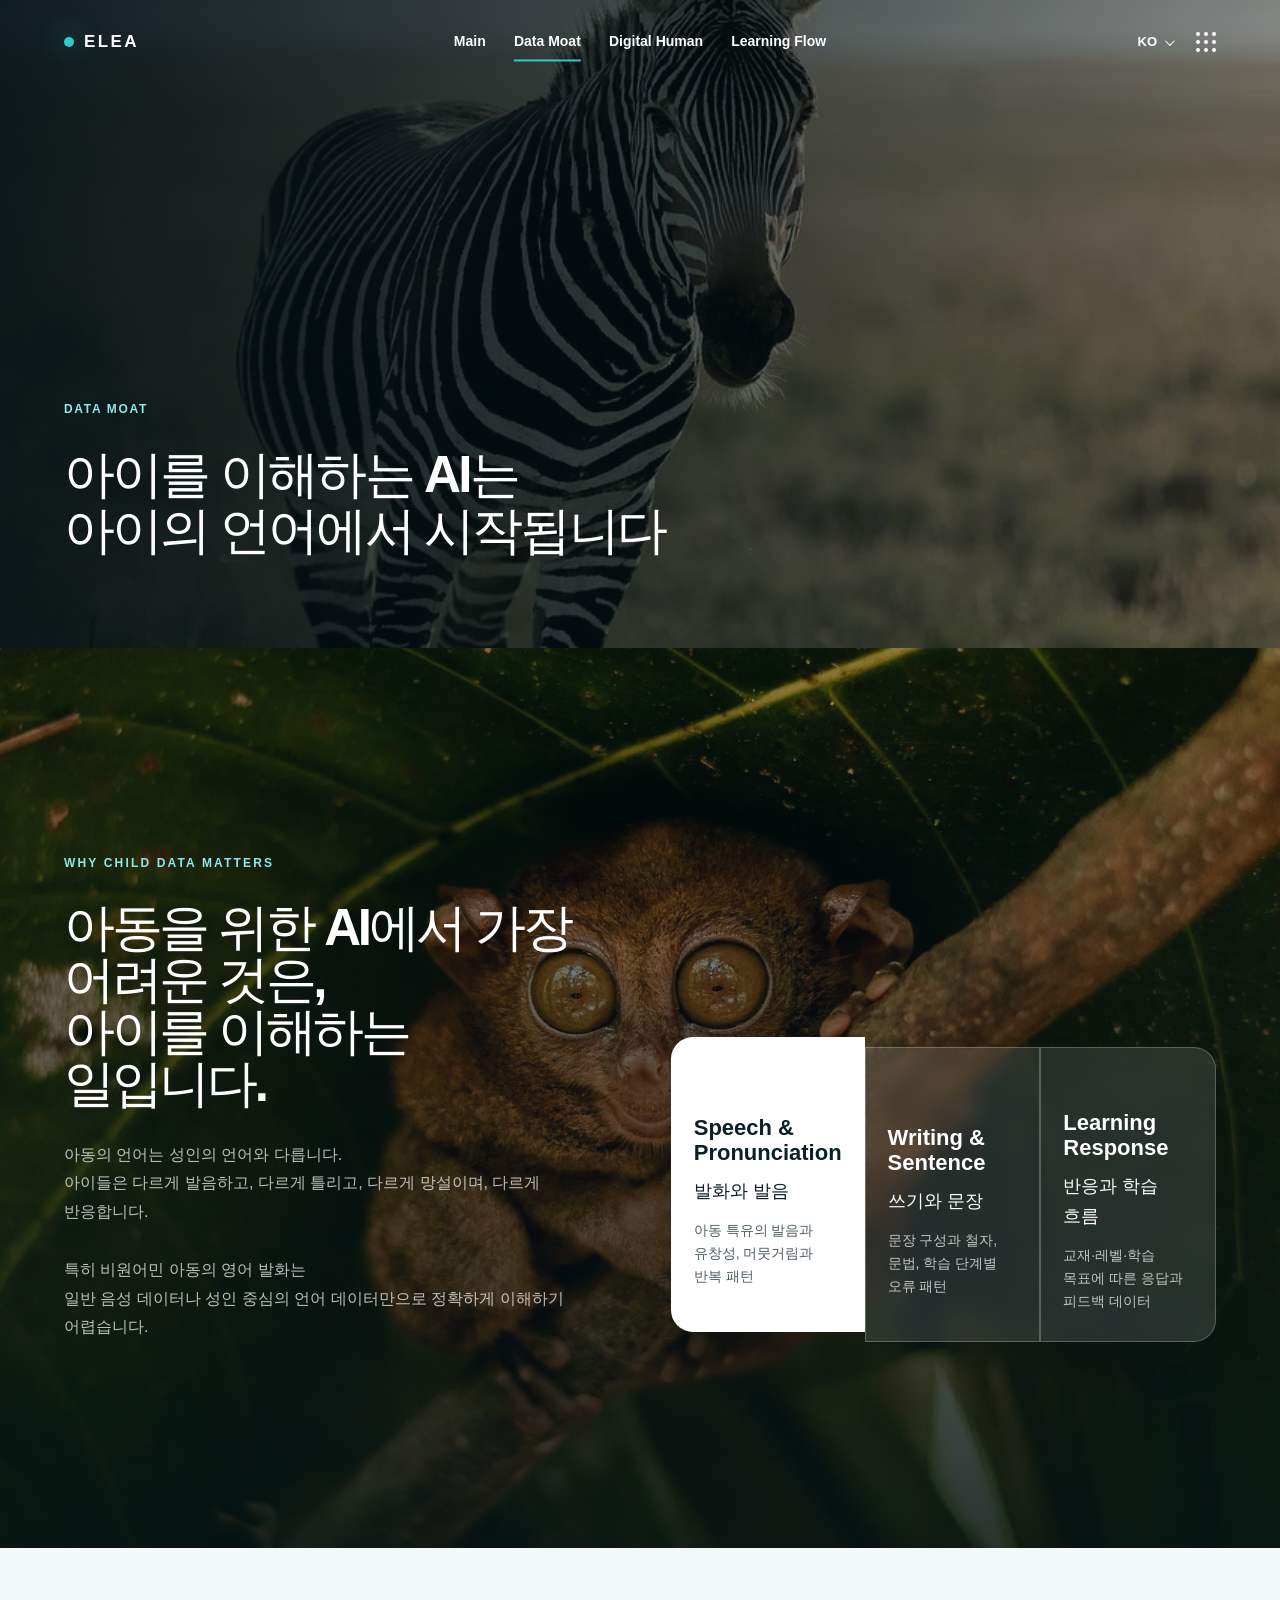
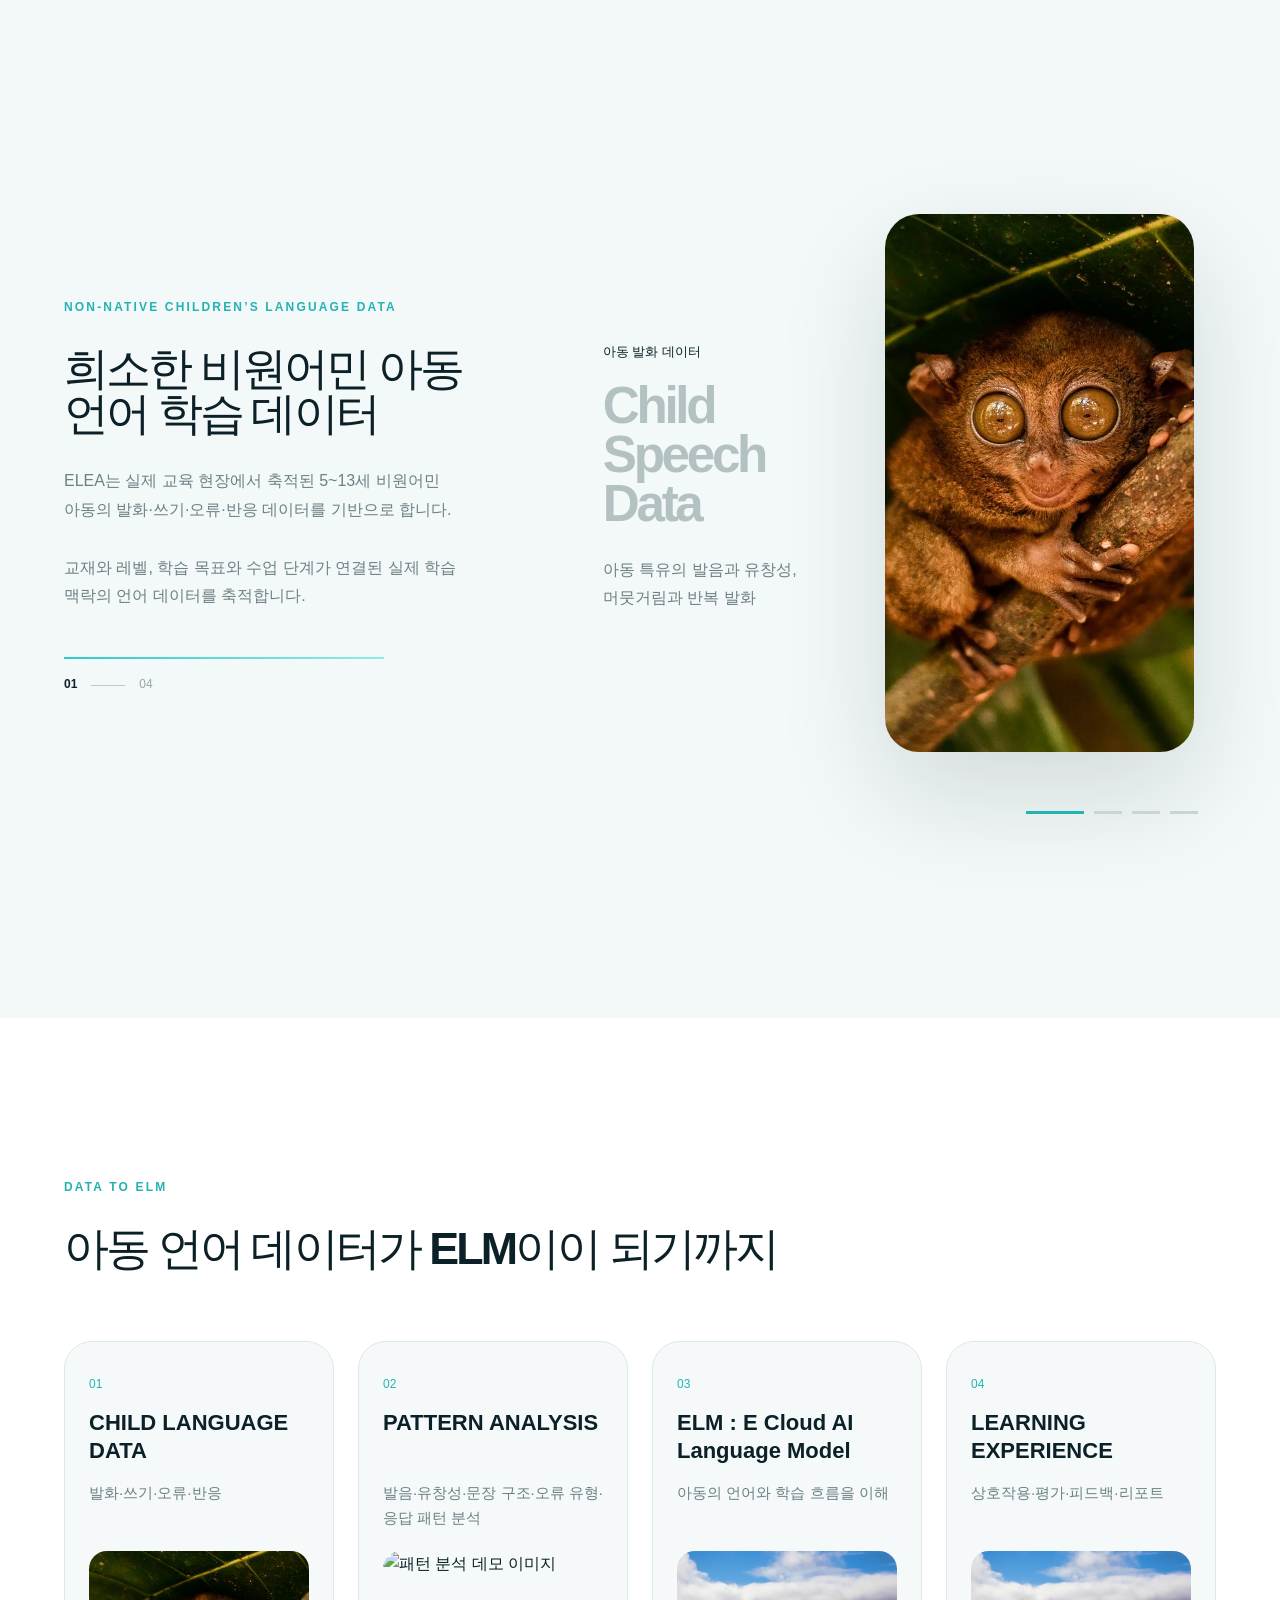
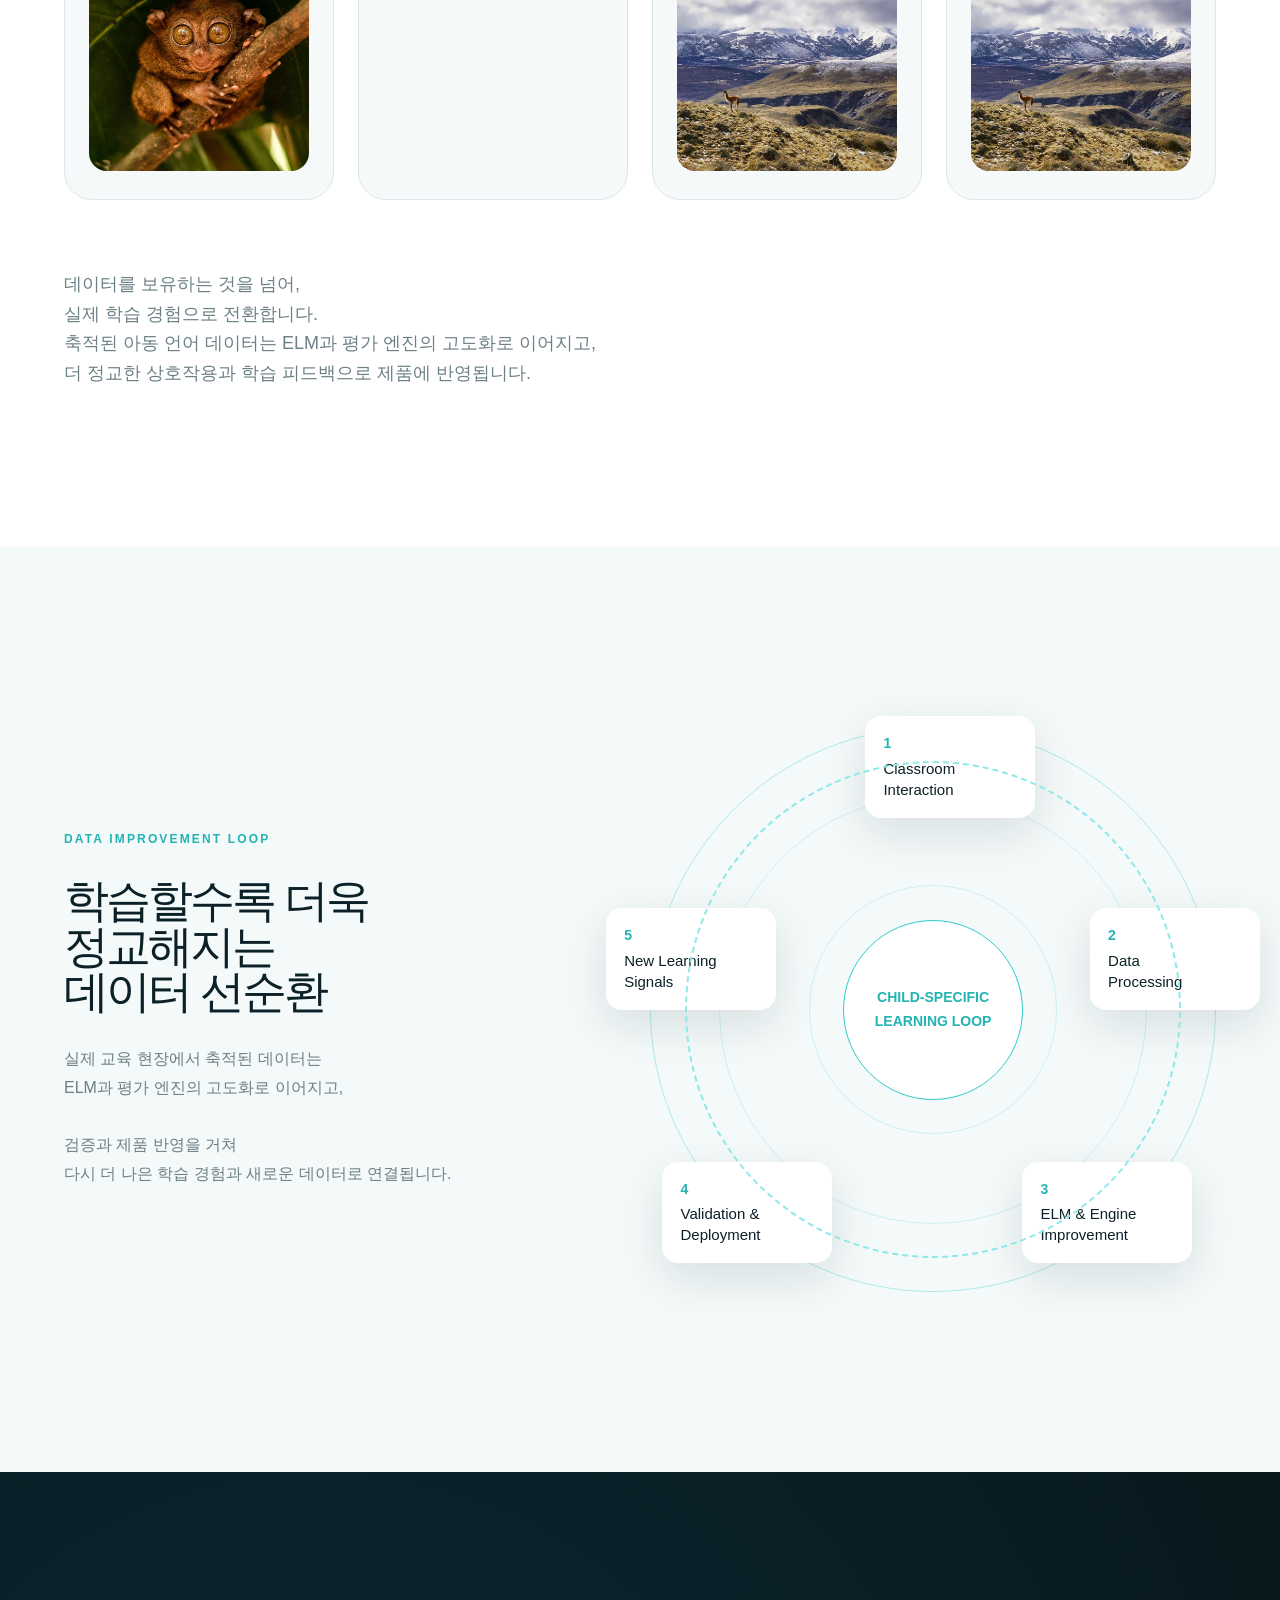
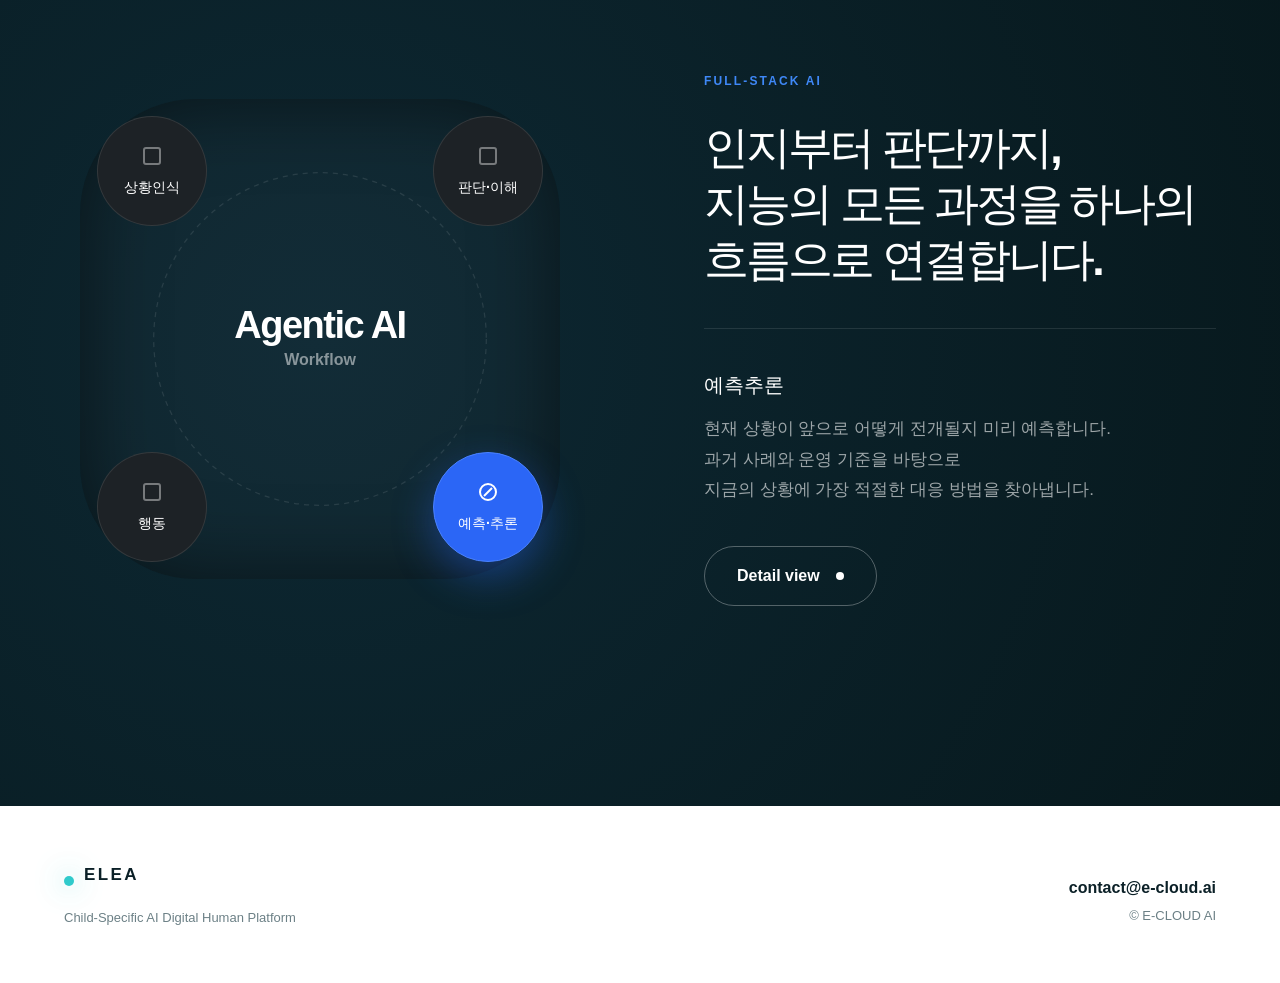
==== commit 3029139f: "Add files via upload" ====
--- a/data-moat.html
+++ b/data-moat.html
@@ -5,19 +5,16 @@
 <title>Data Moat | ELEA</title><link rel="stylesheet" href="assets/css/style.css">
 </head><body class="page-data">
 <a class="skip-link" href="#main">본문 바로가기</a>
-<div class="page-loader" aria-hidden="true"><div class="loader-mark"><span></span><b>ELEA</b></div></div>
+
 <div class="scroll-progress" aria-hidden="true"><span></span></div>
 <header class="site-header" data-header>
   <div class="header-inner">
     <a class="brand" href="index.html" aria-label="ELEA 메인"><span class="brand-dot"></span><strong>ELEA</strong></a>
     <nav class="gnb" aria-label="주요 메뉴">
-      <a href="index.html#main-visual">Main</a>
+      <a href="index.html">Main</a>
       <a href="data-moat.html">Data Moat</a>
-      <a href="technology.html#digital-human">Digital Human</a>
-      <a href="technology.html#language-ai">Language AI</a>
+      <a href="technology.html">Digital Human</a>
       <a href="learning-experience.html">Learning Flow</a>
-      <a href="index.html#impact">Impact</a>
-      <a href="index.html#contact">Contact</a>
     </nav>
     <div class="header-tools">
       <div class="language-select">
@@ -35,13 +32,10 @@
 <div class="all-menu-panel" aria-hidden="true">
   <div class="all-menu-top"><a class="brand brand--light" href="index.html"><span class="brand-dot"></span><strong>ELEA</strong></a><button class="all-menu-close" type="button" aria-label="전체 메뉴 닫기">×</button></div>
   <nav class="all-menu-nav" aria-label="전체 메뉴">
-    <a href="index.html#main-visual"><span>01</span><b>Main</b></a>
+    <a href="index.html"><span>01</span><b>Main</b></a>
     <a href="data-moat.html"><span>02</span><b>Data Moat</b></a>
-    <a href="technology.html#digital-human"><span>03</span><b>Digital Human</b></a>
-    <a href="technology.html#language-ai"><span>04</span><b>Language AI</b></a>
-    <a href="learning-experience.html"><span>05</span><b>Learning Flow</b></a>
-    <a href="index.html#impact"><span>06</span><b>Impact</b></a>
-    <a href="index.html#contact"><span>07</span><b>Contact</b></a>
+    <a href="technology.html"><span>03</span><b>Digital Human</b></a>
+    <a href="learning-experience.html"><span>04</span><b>Learning Flow</b></a>
   </nav>
 </div>
 <main id="main">
--- a/assets/css/style.css
+++ b/assets/css/style.css
@@ -5,13 +5,13 @@
   --paper:#fff;--mist:#f4f8f8;--dark:#07181c;--dark-2:#0d252b;
   --gutter:120px;--header-h:96px;--radius:24px;--ease:cubic-bezier(.22,1,.36,1)
 }
-*{box-sizing:border-box}html{scroll-behavior:smooth;background:var(--dark)}body{margin:0;color:var(--ink);background:var(--paper);font-family:Arial,"Noto Sans KR","Malgun Gothic",sans-serif;font-size:16px;line-height:1.65;word-break:keep-all;-webkit-font-smoothing:antialiased}body.is-lock{overflow:hidden}img{display:block;max-width:100%}button,a{font:inherit;color:inherit}a{text-decoration:none}button{border:0;background:none;padding:0;cursor:pointer}.no-js .page-loader{display:none}.skip-link{position:fixed;left:16px;top:-80px;z-index:9999;padding:12px 18px;background:#fff;color:#111}.skip-link:focus{top:16px}.shell{width:calc(100% - (var(--gutter) * 2));max-width:1680px;margin-inline:auto}.section-dark{color:#fff;background:var(--dark)}.section-light{background:#fff}.page-loader{position:fixed;inset:0;z-index:9998;background:var(--dark);display:grid;place-items:center;transition:transform .9s var(--ease)}.page-loader.is-hidden{transform:translateY(-100%)}.loader-mark{display:flex;align-items:center;gap:12px;color:#fff;letter-spacing:.08em}.loader-mark span,.brand-dot{width:10px;height:10px;border-radius:50%;background:var(--main);box-shadow:0 0 28px rgba(48,202,203,.8)}.scroll-progress{position:fixed;left:0;top:0;right:0;height:3px;z-index:9997;transform-origin:left}.scroll-progress span{display:block;height:100%;background:var(--main);transform:scaleX(0);transform-origin:left}.site-header{position:fixed;z-index:1000;left:0;top:0;width:100%;height:var(--header-h);color:#fff;transition:background .4s,color .4s,box-shadow .4s,transform .4s}.site-header.is-light,.site-header.is-scrolled{background:rgba(255,255,255,.94);color:var(--ink);box-shadow:0 1px 0 rgba(15,40,46,.08);backdrop-filter:blur(14px)}.site-header.is-hidden{transform:translateY(-100%)}.header-inner{height:100%;display:flex;align-items:center;padding-inline:var(--gutter);position:relative}.brand{display:inline-flex;align-items:center;gap:10px;font-weight:800;letter-spacing:.14em;font-size:17px;white-space:nowrap}.brand--light{color:#fff}.gnb{position:absolute;left:50%;top:50%;transform:translate(-50%,-50%);display:flex;align-items:center;gap:34px;white-space:nowrap}.gnb a{font-size:13px;font-weight:700;position:relative;padding:8px 0}.gnb a:after{content:"";position:absolute;left:0;right:100%;bottom:0;height:2px;background:var(--main);transition:right .35s var(--ease)}.gnb a:hover:after,.gnb a.is-active:after{right:0}.header-tools{margin-left:auto;display:flex;align-items:center;gap:24px}.language-select{position:relative}.language-current{display:flex;align-items:center;gap:8px;font-size:13px;font-weight:700}.language-current i{width:7px;height:7px;border-right:1px solid currentColor;border-bottom:1px solid currentColor;transform:rotate(45deg) translateY(-2px);transition:transform .3s}.language-select.is-open .language-current i{transform:rotate(225deg) translate(-1px,-1px)}.language-select .language-list{position:absolute;right:-18px;top:38px;width:96px;padding:8px;border-radius:14px;background:#fff;color:var(--ink);box-shadow:0 18px 44px rgba(14,42,48,.16);opacity:0;visibility:hidden;transform:translateY(-8px);transition:.3s var(--ease)}.language-select.is-open .language-list{opacity:1;visibility:visible;transform:none}.language-select .language-list a,.language-select .language-list button{display:block;width:100%;padding:9px 12px;border-radius:9px;text-align:center;font-size:13px}.language-select .language-list .is-active{color:var(--main-dark);background:#eefafa}.grid-menu{display:grid;grid-template-columns:repeat(3,4px);gap:4px}.grid-menu i{width:4px;height:4px;border-radius:50%;background:currentColor}.mobile-toggle{display:none;width:32px;height:24px;position:relative}.mobile-toggle span{position:absolute;left:0;width:100%;height:2px;background:currentColor;transition:.3s}.mobile-toggle span:first-child{top:7px}.mobile-toggle span:last-child{bottom:7px}.all-menu-panel{position:fixed;inset:0;z-index:1200;background:var(--dark);color:#fff;padding:36px var(--gutter);transform:translateY(-100%);transition:transform .8s var(--ease);overflow:auto}.all-menu-panel.is-open{transform:none}.all-menu-top{display:flex;justify-content:space-between;align-items:center}.all-menu-close{font-size:50px;line-height:1;color:#fff}.all-menu-nav{margin-top:9vh;border-top:1px solid rgba(255,255,255,.2)}.all-menu-nav a{display:grid;grid-template-columns:90px 1fr;align-items:center;padding:24px 0;border-bottom:1px solid rgba(255,255,255,.13);transition:color .3s,padding .3s}.all-menu-nav a:hover{color:var(--main);padding-left:18px}.all-menu-nav span{font-size:12px;color:var(--main)}.all-menu-nav b{font-size:clamp(34px,4vw,72px);line-height:1.1}.section-label,.kicker{margin:0 0 28px;font-size:12px;font-weight:800;letter-spacing:.14em;text-transform:uppercase;color:var(--main-dark)}.section-dark .section-label,.section-dark .kicker{color:var(--main-light)}.display-title,.sub-title,.overview-title,.hero-title{margin:0;font-weight:800;letter-spacing:-.055em;line-height:1.08}.display-title{font-size:clamp(42px,4.2vw,76px)}.body-copy{margin:30px 0 0;color:var(--muted);font-size:18px;line-height:1.9}.body-copy--light{color:rgba(255,255,255,.72)}.text-link{display:inline-flex;align-items:center;gap:18px;margin-top:36px;font-weight:800;font-size:14px;text-transform:none}.text-link i{font-style:normal;font-size:22px;transition:transform .3s}.text-link:hover i{transform:translateX(8px)}.text-link--light{color:#fff}.reveal-up{opacity:0;transform:translateY(55px);transition:opacity .9s var(--ease),transform .9s var(--ease)}.reveal-up.is-inview{opacity:1;transform:none}.reveal-scale{opacity:0;transform:scale(.86);transition:opacity 1s var(--ease),transform 1.1s var(--ease)}.reveal-scale.is-inview{opacity:1;transform:none}.image-reveal{position:relative;overflow:hidden}.image-reveal:after{content:"";position:absolute;inset:0;background:var(--main);transform-origin:right;transition:transform 1.1s var(--ease)}.image-reveal.is-inview:after{transform:scaleX(0)}.image-reveal img{width:100%;height:100%;object-fit:cover}.split-lines .line{overflow:hidden}.split-lines .line-inner{display:block;transform:translateY(110%);transition:transform 1s var(--ease)}.split-lines.is-inview .line-inner{transform:none}.tilt{transform-style:preserve-3d;will-change:transform}.magnetic{will-change:transform}
+*{box-sizing:border-box}html{scroll-behavior:smooth;background:var(--dark)}body{margin:0;color:var(--ink);background:var(--paper);font-family:Arial,"Noto Sans KR","Malgun Gothic",sans-serif;font-size:16px;line-height:1.65;word-break:keep-all;-webkit-font-smoothing:antialiased}body.is-lock{overflow:hidden}img{display:block;max-width:100%}button,a{font:inherit;color:inherit}a{text-decoration:none}button{border:0;background:none;padding:0;cursor:pointer}.no-js .page-loader{display:none}.skip-link{position:fixed;left:16px;top:-80px;z-index:9999;padding:12px 18px;background:#fff;color:#111}.skip-link:focus{top:16px}.shell{width:calc(100% - (var(--gutter) * 2));max-width:1680px;margin-inline:auto}.section-dark{color:#fff;background:var(--dark)}.section-light{background:#fff}.page-loader{position:fixed;inset:0;z-index:9998;background:var(--dark);display:grid;place-items:center;transition:transform .9s var(--ease)}.page-loader.is-hidden{transform:translateY(-100%)}.loader-mark{display:flex;align-items:center;gap:12px;color:#fff;letter-spacing:.08em}.loader-mark span,.brand-dot{width:10px;height:10px;border-radius:50%;background:var(--main);box-shadow:0 0 28px rgba(48,202,203,.8)}.scroll-progress{position:fixed;left:0;top:0;right:0;height:3px;z-index:9997;transform-origin:left}.scroll-progress span{display:block;height:100%;background:var(--main);transform:scaleX(0);transform-origin:left}.site-header{position:fixed;z-index:1000;left:0;top:0;width:100%;height:var(--header-h);color:#fff;transition:background .4s,color .4s,box-shadow .4s,transform .4s}.site-header.is-light,.site-header.is-scrolled{background:rgba(255,255,255,.94);color:var(--ink);box-shadow:0 1px 0 rgba(15,40,46,.08);backdrop-filter:blur(14px)}.site-header.is-hidden{transform:translateY(-100%)}.header-inner{height:100%;display:flex;align-items:center;padding-inline:var(--gutter);position:relative}.brand{display:inline-flex;align-items:center;gap:10px;font-weight:800;letter-spacing:.14em;font-size:17px;white-space:nowrap}.brand--light{color:#fff}.gnb{position:absolute;left:50%;top:50%;transform:translate(-50%,-50%);display:flex;align-items:center;gap:34px;white-space:nowrap}.gnb a{font-size:13px;font-weight:700;position:relative;padding:8px 0}.gnb a:after{content:"";position:absolute;left:0;right:100%;bottom:0;height:2px;background:var(--main);transition:right .35s var(--ease)}.gnb a:hover:after,.gnb a.is-active:after{right:0}.header-tools{margin-left:auto;display:flex;align-items:center;gap:24px}.language-select{position:relative}.language-current{display:flex;align-items:center;gap:8px;font-size:13px;font-weight:700}.language-current i{width:7px;height:7px;border-right:1px solid currentColor;border-bottom:1px solid currentColor;transform:rotate(45deg) translateY(-2px);transition:transform .3s}.language-select.is-open .language-current i{transform:rotate(225deg) translate(-1px,-1px)}.language-select .language-list{position:absolute;right:-18px;top:38px;width:96px;padding:8px;border-radius:14px;background:#fff;color:var(--ink);box-shadow:0 18px 44px rgba(14,42,48,.16);opacity:0;visibility:hidden;transform:translateY(-8px);transition:.3s var(--ease)}.language-select.is-open .language-list{opacity:1;visibility:visible;transform:none}.language-select .language-list a,.language-select .language-list button{display:block;width:100%;padding:9px 12px;border-radius:9px;text-align:center;font-size:13px}.language-select .language-list .is-active{color:var(--main-dark);background:#eefafa}.grid-menu{display:grid;grid-template-columns:repeat(3,4px);gap:4px}.grid-menu i{width:4px;height:4px;border-radius:50%;background:currentColor}.mobile-toggle{display:none;width:32px;height:24px;position:relative}.mobile-toggle span{position:absolute;left:0;width:100%;height:2px;background:currentColor;transition:.3s}.mobile-toggle span:first-child{top:7px}.mobile-toggle span:last-child{bottom:7px}.all-menu-panel{position:fixed;inset:0;z-index:1200;background:var(--dark);color:#fff;padding:36px var(--gutter);transform:translateY(-100%);transition:transform .8s var(--ease);overflow:auto}.all-menu-panel.is-open{transform:none}.all-menu-top{display:flex;justify-content:space-between;align-items:center}.all-menu-close{font-size:50px;line-height:1;color:#fff}.all-menu-nav{margin-top:9vh;border-top:1px solid rgba(255,255,255,.2)}.all-menu-nav a{display:grid;grid-template-columns:90px 1fr;align-items:center;padding:24px 0;border-bottom:1px solid rgba(255,255,255,.13);transition:color .3s,padding .3s}.all-menu-nav a:hover{color:var(--main);padding-left:18px}.all-menu-nav span{font-size:12px;color:var(--main)}.all-menu-nav b{font-size:clamp(34px,4vw,72px);line-height:1.1}.section-label,.kicker{margin:0 0 28px;font-size:12px;font-weight:800;letter-spacing:.14em;text-transform:uppercase;color:var(--main-dark)}.section-dark .section-label,.section-dark .kicker{color:var(--main-light)}.display-title,.sub-title,.overview-title,.hero-title{margin:0;font-weight:800;letter-spacing:-.055em;line-height:1.08}.display-title{font-size:clamp(42px,4.2vw,76px)}.body-copy{margin:30px 0 0;color:var(--muted);font-size:18px;line-height:1.9}.body-copy--light{color:rgba(255,255,255,.72)}.text-link{display:inline-flex;align-items:center;gap:18px;margin-top:36px;font-weight:800;font-size:14px;text-transform:none}.text-link i{font-style:normal;font-size:22px;transition:transform .3s}.text-link:hover i{transform:translateX(8px)}.text-link--light{color:#fff}.reveal-up{opacity:0;transform:translateY(55px);transition:opacity .9s var(--ease),transform .9s var(--ease)}.reveal-up.is-inview{opacity:1;transform:none}.reveal-scale{opacity:0;transform:scale(.86);transition:opacity 1s var(--ease),transform 1.1s var(--ease)}.reveal-scale.is-inview{opacity:1;transform:none}.image-reveal{position:relative;overflow:hidden}.image-reveal:after{content:"";position:absolute;inset:0;background:rgba(48,202,203,0.6);transform-origin:right;transition:transform 1.1s var(--ease)}.image-reveal.is-inview:after{transform:scaleX(0)}.image-reveal img{width:100%;height:100%;object-fit:cover}.split-lines .line{overflow:hidden}.split-lines .line-inner{display:block;transform:translateY(110%);transition:transform 1s var(--ease)}.split-lines.is-inview .line-inner{transform:none}.tilt{transform-style:preserve-3d;will-change:transform}.magnetic{will-change:transform}
 /* hero */
-.hero{height:100svh;min-height:760px;position:relative;overflow:hidden}.hero-media,.hero-media img,.hero-overlay,.hero-grid{position:absolute;inset:0;width:100%;height:100%}.hero-media img{object-fit:cover;filter:saturate(.72) contrast(1.04)}.hero-overlay{background:linear-gradient(180deg,rgba(2,14,18,.48),rgba(2,14,18,.78)),linear-gradient(90deg,rgba(3,18,23,.24),rgba(3,18,23,.04))}.hero-grid{opacity:.18;background-image:linear-gradient(rgba(255,255,255,.08) 1px,transparent 1px),linear-gradient(90deg,rgba(255,255,255,.08) 1px,transparent 1px);background-size:9vw 9vw;mask-image:linear-gradient(to bottom,transparent,black 35%,black 70%,transparent)}.hero-copy{position:relative;z-index:2;height:100%;display:flex;flex-direction:column;justify-content:center;align-items:center;text-align:center;padding-top:60px}.hero-title{max-width:1300px;font-size:clamp(42px,4.5vw,76px)}.hero-sub{margin:30px 0 0;font-size:clamp(19px,1.6vw,28px);font-weight:700}.hero-sub-eng{margin:8px 0 0;color:rgba(255,255,255,.58);font-size:14px}.scroll-cue{position:absolute;z-index:3;left:50%;bottom:34px;transform:translateX(-50%);display:flex;flex-direction:column;align-items:center;gap:12px;font-size:10px;letter-spacing:.2em}.scroll-cue i{display:block;width:1px;height:50px;background:linear-gradient(#fff,transparent);animation:scrollCue 1.8s infinite}@keyframes scrollCue{0%{transform:scaleY(0);transform-origin:top}50%{transform:scaleY(1);transform-origin:top}51%{transform-origin:bottom}100%{transform:scaleY(0);transform-origin:bottom}}
+.hero{height:100svh;min-height:760px;position:relative;overflow:hidden}.hero-media,.hero-media img,.hero-overlay,.hero-grid{position:absolute;inset:0;width:100%;height:100%}.hero-media img{object-fit:cover;filter:saturate(.72) contrast(1.04)}.hero-overlay{background:linear-gradient(180deg,rgba(2,14,18,.48),rgba(2,14,18,.78)),linear-gradient(90deg,rgba(3,18,23,.24),rgba(3,18,23,.04))}.hero-grid{opacity:.18;background-image:linear-gradient(rgba(255,255,255,.08) 1px,transparent 1px),linear-gradient(90deg,rgba(255,255,255,.08) 1px,transparent 1px);background-size:9vw 9vw;mask-image:linear-gradient(to bottom,transparent,black 35%,black 70%,transparent)}.hero-copy{position:relative;z-index:2;height:100%;display:flex;flex-direction:column;justify-content:center;align-items:center;text-align:center;padding-top:60px}.hero-title{max-width:1300px;font-size:clamp(28px,3.5vw,50px)}.hero-sub{margin:30px 0 0;font-size:clamp(19px,1.6vw,28px);font-weight:700}.hero-sub-eng{margin:8px 0 0;color:rgba(255,255,255,.58);font-size:14px}.scroll-cue{position:absolute;z-index:3;left:50%;bottom:34px;transform:translateX(-50%);display:flex;flex-direction:column;align-items:center;gap:12px;font-size:10px;letter-spacing:.2em}.scroll-cue i{display:block;width:1px;height:50px;background:linear-gradient(#fff,transparent);animation:scrollCue 1.8s infinite}@keyframes scrollCue{0%{transform:scaleY(0);transform-origin:top}50%{transform:scaleY(1);transform-origin:top}51%{transform-origin:bottom}100%{transform:scaleY(0);transform-origin:bottom}}
 /* overview */
-.overview{min-height:100svh;display:flex;align-items:center;position:relative;overflow:hidden;background:radial-gradient(circle at 75% 50%,rgba(48,202,203,.12),transparent 30%),var(--dark)}.overview-layout{display:grid;grid-template-columns:180px 1fr 430px;gap:70px;align-items:center}.overview-title{font-size:clamp(36px,3.5vw,60px)}.overview-eng{margin:34px 0 0;color:rgba(255,255,255,.55);max-width:650px}.overview-orbit{width:390px;aspect-ratio:1;position:relative;border:1px solid rgba(143,232,233,.4);border-radius:50%;display:grid;place-items:center}.overview-orbit:before,.overview-orbit:after{content:"";position:absolute;border:1px solid rgba(143,232,233,.16);border-radius:50%}.overview-orbit:before{inset:38px}.overview-orbit:after{inset:82px}.orbit-core{width:150px;aspect-ratio:1;border-radius:50%;display:grid;place-items:center;background:rgba(48,202,203,.12);border:1px solid var(--main);font-size:38px;font-weight:800;color:var(--main-light)}.overview-orbit span{position:absolute;width:12px;height:12px;border-radius:50%;background:var(--main);box-shadow:0 0 20px var(--main)}.overview-orbit span:nth-of-type(1){top:13%;left:25%}.overview-orbit span:nth-of-type(2){right:9%;top:46%}.overview-orbit span:nth-of-type(3){bottom:12%;left:30%}.overview-orbit i{position:absolute;width:38px;height:1px;background:var(--main-light);opacity:.5}.overview-orbit i:nth-of-type(1){top:24%;left:28%;transform:rotate(38deg)}.overview-orbit i:nth-of-type(2){right:22%;top:48%;transform:rotate(-12deg)}.overview-orbit i:nth-of-type(3){bottom:25%;left:30%;transform:rotate(-32deg)}
+.overview{min-height:100svh;display:flex;align-items:center;position:relative;overflow:hidden;background:radial-gradient(circle at 75% 50%,rgba(48,202,203,.12),transparent 30%),var(--dark)}.overview-layout{display:grid;grid-template-columns:180px 1fr 430px;gap:70px;align-items:center}.overview-title{font-size:clamp(28px,3vw,48px)}.overview-eng{margin:34px 0 0;color:rgba(255,255,255,.55);max-width:650px}.overview-orbit{width:390px;aspect-ratio:1;position:relative;border:1px solid rgba(143,232,233,.4);border-radius:50%;display:grid;place-items:center}.overview-orbit:before,.overview-orbit:after{content:"";position:absolute;border:1px solid rgba(143,232,233,.16);border-radius:50%}.overview-orbit:before{inset:38px}.overview-orbit:after{inset:82px}.orbit-core{width:150px;aspect-ratio:1;border-radius:50%;display:grid;place-items:center;background:rgba(48,202,203,.12);border:1px solid var(--main);font-size:38px;font-weight:800;color:var(--main-light)}.overview-orbit span{position:absolute;width:12px;height:12px;border-radius:50%;background:var(--main);box-shadow:0 0 20px var(--main)}.overview-orbit span:nth-of-type(1){top:13%;left:25%}.overview-orbit span:nth-of-type(2){right:9%;top:46%}.overview-orbit span:nth-of-type(3){bottom:12%;left:30%}.overview-orbit i{position:absolute;width:38px;height:1px;background:var(--main-light);opacity:.5}.overview-orbit i:nth-of-type(1){top:24%;left:28%;transform:rotate(38deg)}.overview-orbit i:nth-of-type(2){right:22%;top:48%;transform:rotate(-12deg)}.overview-orbit i:nth-of-type(3){bottom:25%;left:30%;transform:rotate(-32deg)}
 /* business */
-.business{padding:180px 0 160px}.business-layout{display:grid;grid-template-columns:minmax(320px,36%) 1fr;gap:8vw;align-items:start}.sticky-heading{position:sticky;top:160px}.business-heading .display-title{font-size:clamp(48px,4.2vw,78px)}.business-list{display:flex;flex-direction:column;gap:150px}.business-item{width:min(760px,92%)}.business-item--right{margin-left:auto}.business-item--left{margin-right:auto}.media-card{height:clamp(430px,38vw,620px);border-radius:32px;background:var(--mist);box-shadow:0 30px 80px rgba(15,44,50,.09)}.media-card img{width:100%;height:100%;object-fit:cover;border-radius:inherit}.business-item:nth-child(3) .media-card img{object-position:center}.business-caption{display:grid;grid-template-columns:60px 1fr;column-gap:18px;margin-top:28px}.business-caption span{font-size:12px;font-weight:800;color:var(--main-dark)}.business-caption h3{margin:0;font-size:clamp(28px,2.5vw,46px);line-height:1.1;letter-spacing:-.04em}.business-caption p{grid-column:2;margin:18px 0 0;color:var(--muted);font-size:17px}.business-caption b{color:var(--ink)}
+.business{padding:180px 0 160px}.business-layout{display:grid;grid-template-columns:minmax(320px,36%) 1fr;gap:8vw;align-items:start}.sticky-heading{position:sticky;top:160px}.business-heading .display-title{font-size:clamp(48px,4.2vw,78px)}.business-list{display:flex;flex-direction:column;gap:150px}.business-item{width:min(760px,92%)}.business-item--right{margin-left:auto}.business-item--left{margin-right:auto}.media-card{height:clamp(430px,38vw,620px);border-radius:32px;background:var(--mist);box-shadow:0 30px 80px rgba(15,44,50,.09)}.media-card img{width:100%;height:100%;object-fit:cover;border-radius:inherit}.business-item:nth-child(3) .media-card img{object-position:center}.business-caption{display:grid;grid-template-columns:60px 1fr;column-gap:18px;margin-top:28px}.business-caption span{font-size:12px;font-weight:800;color:var(--main-dark)}.business-caption h3{margin:0;font-size:clamp(24px,2.2vw,38px);line-height:1.1;letter-spacing:-.04em}.business-caption p{grid-column:2;margin:18px 0 0;color:var(--muted);font-size:17px}.business-caption b{color:var(--ink)}
 /* video */
 .video-story{padding:170px 0;background:linear-gradient(#fff,#f6fafa)}.video-intro{display:grid;grid-template-columns:28% 1fr;gap:8vw;align-items:start;margin-bottom:80px}.youtube-shell{width:min(1130px,calc(100% - 80px));aspect-ratio:1130/644;margin-inline:auto;border-radius:28px;box-shadow:0 40px 100px rgba(10,38,44,.16);background:#000}.youtube-shell iframe{display:block;width:100%;height:100%;border-radius:inherit}.watch-label{text-align:center;margin:28px 0 0;font-size:13px;font-weight:800;color:var(--main-dark)}
 /* service */
@@ -25,19 +25,19 @@
 /* contact */
 .contact{min-height:88svh;position:relative;display:flex;align-items:center;overflow:hidden}.contact-media,.contact-media img,.contact-overlay{position:absolute;inset:0;width:100%;height:100%}.contact-media img{object-fit:cover}.contact-overlay{background:linear-gradient(90deg,rgba(3,17,21,.92),rgba(3,17,21,.45))}.contact-copy{position:relative;z-index:2}.contact-copy .display-title{font-size:clamp(52px,5.3vw,92px)}.contact-mail{display:inline-flex;gap:22px;align-items:center;margin-top:50px;font-size:clamp(24px,2.4vw,42px);font-weight:800}.contact-mail i{font-style:normal;color:var(--main);transition:transform .3s}.contact-mail:hover i{transform:translateX(10px)}.site-footer{padding:55px 0;background:#fff}.footer-grid{display:flex;justify-content:space-between;gap:50px;align-items:flex-end}.footer-grid p,.footer-grid span{margin:12px 0 0;color:var(--muted);font-size:13px}.footer-contact{text-align:right}.footer-contact a{display:block;font-weight:700}
 /* sub hero */
-.sub-hero{height:72svh;min-height:620px;position:relative;display:flex;align-items:flex-end;overflow:hidden;padding-bottom:90px}.sub-hero-media,.sub-hero-media img,.sub-hero-overlay{position:absolute;inset:0;width:100%;height:100%}.sub-hero-media img{object-fit:cover;filter:saturate(.65)}.sub-hero-overlay{background:linear-gradient(90deg,rgba(2,16,20,.92) 0%,rgba(2,16,20,.68) 52%,rgba(2,16,20,.32) 100%)}.sub-hero-copy{position:relative;z-index:2}.sub-title{font-size:clamp(42px,4.5vw,72px);max-width:1100px}.sub-body{margin:32px 0 0;color:rgba(255,255,255,.67);font-size:18px}.child-matter{min-height:100svh;align-items:center;padding:160px 0}.child-matter-content{display:grid;grid-template-columns:46% 1fr;gap:6vw;align-items:end}.child-copy .display-title{font-size:clamp(42px,4vw,70px)}.child-copy .body-copy{font-size:16px}.child-matter .service-cards{grid-template-columns:repeat(3,1fr);margin:0}.child-matter .service-card{padding:28px 22px}.child-matter .service-card h3{font-size:22px}
+.sub-hero{height:72svh;min-height:620px;position:relative;display:flex;align-items:flex-end;overflow:hidden;padding-bottom:90px}.sub-hero-media,.sub-hero-media img,.sub-hero-overlay{position:absolute;inset:0;width:100%;height:100%}.sub-hero-media img{object-fit:cover;filter:saturate(.65)}.sub-hero-overlay{background:linear-gradient(90deg,rgba(2,16,20,.92) 0%,rgba(2,16,20,.68) 52%,rgba(2,16,20,.32) 100%)}.sub-hero-copy{position:relative;z-index:2}.sub-title{font-size:clamp(34px,4vw,58px);max-width:1100px}.sub-body{margin:32px 0 0;color:rgba(255,255,255,.67);font-size:18px}.child-matter{min-height:100svh;align-items:center;padding:160px 0}.child-matter-content{display:grid;grid-template-columns:46% 1fr;gap:6vw;align-items:end}.child-copy .display-title{font-size:clamp(42px,4vw,70px)}.child-copy .body-copy{font-size:16px}.child-matter .service-cards{grid-template-columns:repeat(3,1fr);margin:0}.child-matter .service-card{padding:28px 22px}.child-matter .service-card h3{font-size:22px}
 /* language data */
-.language-data{padding:180px 0;background:#f5f9f9}.language-layout{display:grid;grid-template-columns:43% 1fr;gap:8vw}.language-data-list{border-top:1px solid #c9d7d9}.language-row{width:100%;display:grid;grid-template-columns:1fr 180px;column-gap:30px;padding:34px 0;border-bottom:1px solid #c9d7d9;text-align:left;position:relative}.language-row span{grid-column:1;font-size:14px;font-weight:700;color:var(--ink)}.language-row strong{grid-column:1;margin-top:16px;font-size:clamp(36px,3.5vw,60px);line-height:1.02;letter-spacing:-.055em;color:#aababc;transition:color .35s}.language-row p{grid-column:2;grid-row:1/3;margin:0;align-self:center;color:var(--muted);opacity:0;transform:translateX(20px);transition:.35s}.language-row:hover strong,.language-row.is-active strong,.language-row:focus-visible strong{color:var(--main-dark)}.language-row:hover p,.language-row.is-active p,.language-row:focus-visible p{opacity:1;transform:none}
+.language-data{padding:180px 0;background:#f5f9f9}.language-layout{display:grid;grid-template-columns:43% 1fr;gap:8vw}.language-data-list{border-top:1px solid #c9d7d9}.language-row{width:100%;display:grid;grid-template-columns:1fr 180px;column-gap:30px;padding:34px 0;border-bottom:1px solid #c9d7d9;text-align:left;position:relative}.language-row span{grid-column:1;font-size:14px;font-weight:700;color:var(--ink)}.language-row strong{grid-column:1;margin-top:16px;font-size:clamp(28px,3vw,48px);line-height:1.02;letter-spacing:-.055em;color:#aababc;transition:color .35s}.language-row p{grid-column:2;grid-row:1/3;margin:0;align-self:center;color:var(--muted);opacity:0;transform:translateX(20px);transition:.35s}.language-row:hover strong,.language-row.is-active strong,.language-row:focus-visible strong{color:var(--main-dark)}.language-row:hover p,.language-row.is-active p,.language-row:focus-visible p{opacity:1;transform:none}
 /* horizontal process */
-.data-process{padding:160px 0 140px;overflow:hidden}.process-head{margin-bottom:70px}.horizontal-wrap{overflow:hidden;padding-left:var(--gutter)}.horizontal-track{display:flex;width:max-content;gap:28px;padding-right:var(--gutter)}.process-card{width:min(580px,75vw);flex:0 0 auto;border-radius:28px;padding:36px;background:#f5f9f9;border:1px solid var(--line)}.process-card span{font-size:12px;color:var(--main-dark)}.process-card h3{font-size:30px;line-height:1.2;min-height:74px}.process-card p{color:var(--muted);min-height:54px}.process-card img{width:100%;height:300px;object-fit:cover;border-radius:18px;margin-top:28px}.process-note{margin-top:70px;color:var(--muted);font-size:18px}.data-loop{padding:180px 0;background:#f4f9f9}.loop-layout{display:grid;grid-template-columns:42% 1fr;gap:8vw;align-items:center}.loop-diagram{position:relative;width:min(650px,100%);aspect-ratio:1;margin-left:auto;border:1px solid rgba(48,202,203,.35);border-radius:50%}.loop-diagram:before,.loop-diagram:after{content:"";position:absolute;border-radius:50%;border:1px solid rgba(48,202,203,.2)}.loop-diagram:before{inset:12%}.loop-diagram:after{inset:28%}.loop-core{position:absolute;left:50%;top:50%;transform:translate(-50%,-50%);width:180px;aspect-ratio:1;border-radius:50%;display:grid;place-items:center;text-align:center;background:#fff;border:1px solid var(--main);font-weight:800;color:var(--main-dark);font-size:14px}.loop-node{position:absolute;width:150px;padding:15px;border-radius:16px;background:#fff;box-shadow:0 15px 45px rgba(15,44,50,.12);font-size:13px;line-height:1.35}.loop-node b{display:block;color:var(--main-dark);font-size:12px}.n1{top:-2%;left:38%}.n2{right:-8%;top:32%}.n3{right:4%;bottom:5%}.n4{left:2%;bottom:5%}.n5{left:-8%;top:32%}.loop-diagram>i{position:absolute;inset:6%;border:2px dashed var(--main-light);border-radius:50%;animation:rotate 24s linear infinite}@keyframes rotate{to{transform:rotate(360deg)}}
+.data-process{padding:160px 0 140px;overflow:hidden}.process-head{margin-bottom:70px}.horizontal-wrap{padding:0 var(--gutter);max-width:1680px;margin:0 auto}.horizontal-track{display:grid;grid-template-columns:repeat(4,1fr);gap:24px}.process-card{width:100%;border-radius:28px;padding:28px 24px;background:#f5f9f9;border:1px solid var(--line)}.process-card span{font-size:12px;color:var(--main-dark)}.process-card h3{font-size:22px;line-height:1.3;min-height:60px;margin:12px 0}.process-card p{color:var(--muted);font-size:15px;min-height:50px;margin:0}.process-card img{width:100%;height:220px;object-fit:cover;border-radius:18px;margin-top:20px}.process-note{margin-top:70px;color:var(--muted);font-size:18px}.data-loop{padding:180px 0;background:#f4f9f9}.loop-layout{display:grid;grid-template-columns:42% 1fr;gap:8vw;align-items:center}.loop-diagram{position:relative;width:min(650px,100%);aspect-ratio:1;margin-left:auto;border:1px solid rgba(48,202,203,.35);border-radius:50%}.loop-diagram:before,.loop-diagram:after{content:"";position:absolute;border-radius:50%;border:1px solid rgba(48,202,203,.2)}.loop-diagram:before{inset:12%}.loop-diagram:after{inset:28%}.loop-core{position:absolute;left:50%;top:50%;transform:translate(-50%,-50%);width:180px;aspect-ratio:1;border-radius:50%;display:grid;place-items:center;text-align:center;background:#fff;border:1px solid var(--main);font-weight:800;color:var(--main-dark);font-size:14px}.loop-node{position:absolute;width:170px;padding:18px;border-radius:16px;background:#fff;box-shadow:0 15px 45px rgba(15,44,50,.12);font-size:15px;line-height:1.4}.loop-node b{display:block;color:var(--main-dark);font-size:14px;margin-bottom:4px}.n1{top:-2%;left:38%}.n2{right:-8%;top:32%}.n3{right:4%;bottom:5%}.n4{left:2%;bottom:5%}.n5{left:-8%;top:32%}.loop-diagram>i{position:absolute;inset:6%;border:2px dashed var(--main-light);border-radius:50%;animation:rotate 12s linear infinite}@keyframes rotate{to{transform:rotate(360deg)}}
 /* tech */
-.core-structure{padding:130px 0}.core-grid{display:grid;grid-template-columns:repeat(4,1fr);border-top:1px solid var(--line);margin-top:40px}.core-grid article{padding:36px 28px 42px;border-right:1px solid var(--line)}.core-grid article:first-child{border-left:1px solid var(--line)}.core-grid span{font-size:11px;color:var(--main-dark)}.core-grid h3{font-size:28px;line-height:1.2;min-height:68px}.core-grid p{color:var(--muted)}.split-feature{display:grid;grid-template-columns:42% 1fr;gap:8vw;align-items:start}.language-ai,.textbook-experience{padding:180px 0;background:#f6f9f9}.feature-image{height:590px;border-radius:28px;background:#eaf2f2}.feature-image img{object-fit:cover}.feature-points{display:grid;grid-template-columns:repeat(3,1fr);gap:18px;margin-top:24px}.feature-points article{padding:24px;border-top:2px solid var(--main);background:#fff}.feature-points h3{font-size:17px;line-height:1.3}.feature-points p{font-size:14px;color:var(--muted)}.assessment{padding:180px 0}.assessment-head{display:grid;grid-template-columns:1fr 42%;gap:8vw;align-items:end}.tabs{margin-top:80px}.tab-buttons{display:grid;grid-template-columns:repeat(4,1fr);border-bottom:1px solid var(--line)}.tab-buttons button{padding:20px 12px;text-align:left;color:#9aabad;border-bottom:3px solid transparent;transition:.3s}.tab-buttons button.is-active{color:var(--ink);border-color:var(--main)}.tab-panels{height:min(680px,55vw);margin-top:32px;position:relative;border-radius:28px;overflow:hidden;background:#f1f6f6}.tab-panel{position:absolute;inset:0;opacity:0;visibility:hidden;transition:opacity .45s}.tab-panel.is-active{opacity:1;visibility:visible}.tab-panel img{width:100%;height:100%;object-fit:cover}.process-mini{display:flex;align-items:center;justify-content:space-between;gap:20px;margin-top:52px;padding:30px 0;border-top:1px solid var(--line);border-bottom:1px solid var(--line)}.process-mini span{font-weight:800}.process-mini small{display:block;margin-top:8px;color:var(--muted);font-weight:400}.process-mini i{font-style:normal;color:var(--main-dark);font-size:24px}.digital-human-compare{padding:180px 0;background:#f6f9f9}.compare-head{display:grid;grid-template-columns:1fr 45%;gap:8vw;align-items:end}.compare-grid{display:grid;grid-template-columns:1fr 1fr;gap:32px;margin-top:80px}.compare-grid article{position:relative}.compare-grid img{width:100%;height:520px;object-fit:cover;border-radius:28px}.compare-grid h3{font-size:34px;margin:28px 0 8px}.compare-grid p{color:var(--muted)}.status{position:absolute;z-index:3;left:22px;top:22px;padding:10px 14px;border-radius:999px;font-size:11px;font-weight:800}.status--service{background:var(--main);color:#062026}.status--dev{background:#fff;color:var(--ink)}.human-interaction{min-height:100svh;padding:150px 0;position:relative;overflow:hidden}.interaction-backgrounds,.interaction-overlay{position:absolute;inset:0}.interaction-grid{display:grid;grid-template-columns:repeat(4,1fr);margin-top:70px}.interaction-card{min-height:230px;text-align:left;color:#fff;padding:28px;border:1px solid rgba(255,255,255,.22);background:rgba(255,255,255,.12);backdrop-filter:blur(10px);transition:.4s}.interaction-card.is-active,.interaction-card:hover{background:#fff;color:var(--ink);transform:translateY(-10px)}.interaction-card h3{font-size:24px}.interaction-card p{font-size:14px;opacity:0;max-height:0;overflow:hidden;margin:0;transition:all .4s var(--ease)}.interaction-card.is-active p,.interaction-card:hover p{opacity:.8;max-height:80px;margin-top:14px}.environment{display:grid;grid-template-columns:1fr 1fr;gap:80px;margin-top:60px;padding-top:36px;border-top:1px solid rgba(255,255,255,.2)}.environment span{color:var(--main-light);font-size:12px;font-weight:800}.environment p{color:rgba(255,255,255,.65)}
+.core-structure{padding:130px 0}.core-grid{display:grid;grid-template-columns:repeat(4,1fr);border-top:1px solid var(--line);margin-top:40px}.core-grid article{padding:36px 28px 42px;border-right:1px solid var(--line)}.core-grid article:first-child{border-left:1px solid var(--line)}.core-grid span{font-size:11px;color:var(--main-dark)}.core-grid h3{font-size:28px;line-height:1.2;min-height:68px}.core-grid p{color:var(--muted)}.split-feature{display:grid;grid-template-columns:42% 1fr;gap:8vw;align-items:start}.language-ai,.textbook-experience{padding:180px 0;background:#f6f9f9}.feature-image{height:590px;border-radius:28px;background:#eaf2f2}.feature-image img{object-fit:cover}.feature-points{display:grid;grid-template-columns:repeat(3,1fr);gap:18px;margin-top:24px}.feature-points article{padding:24px;border-top:2px solid var(--main);background:#fff}.feature-points h3{font-size:17px;line-height:1.3}.feature-points p{font-size:14px;color:var(--muted)}.assessment{padding:180px 0}.assessment-head{display:grid;grid-template-columns:1fr 42%;gap:8vw;align-items:end}.tabs{margin-top:80px}.tab-buttons{display:grid;grid-template-columns:repeat(4,1fr);border-bottom:1px solid var(--line)}.tab-buttons button{padding:20px 12px;text-align:left;color:#9aabad;border-bottom:3px solid transparent;transition:.3s}.tab-buttons button.is-active{color:var(--ink);border-color:var(--main)}.tab-panels{height:min(680px,55vw);margin-top:32px;position:relative;border-radius:28px;overflow:hidden;background:#f1f6f6}.tab-panel{position:absolute;inset:0;opacity:0;visibility:hidden;transition:opacity .45s}.tab-panel.is-active{opacity:1;visibility:visible}.tab-panel img{width:100%;height:100%;object-fit:cover}.process-mini{display:flex;align-items:center;justify-content:space-between;gap:20px;margin-top:52px;padding:30px 0;border-top:1px solid var(--line);border-bottom:1px solid var(--line)}.process-mini span{font-weight:800}.process-mini small{display:block;margin-top:8px;color:var(--muted);font-weight:400}.process-mini i{font-style:normal;color:var(--main-dark);font-size:24px}.digital-human-compare{padding:180px 0;background:#f6f9f9}.compare-head{display:grid;grid-template-columns:1fr 45%;gap:8vw;align-items:end}.compare-grid{display:grid;grid-template-columns:1fr 1fr;gap:32px;margin-top:80px}.compare-grid article{position:relative}.compare-grid img{width:100%;height:520px;object-fit:cover;border-radius:28px}.compare-grid h3{font-size:34px;margin:28px 0 8px}.compare-grid p{color:var(--muted)}.status{position:absolute;z-index:3;left:22px;top:22px;padding:10px 14px;border-radius:999px;font-size:11px;font-weight:800}.status--service{background:var(--main);color:#062026}.status--dev{background:#fff;color:var(--ink)}.human-interaction{min-height:100svh;padding:150px 0;position:relative;overflow:hidden}.interaction-backgrounds,.interaction-overlay{position:absolute;inset:0}.interaction-grid{display:grid;grid-template-columns:repeat(4,1fr);margin-top:70px}.interaction-card{min-height:230px;text-align:left;color:#fff;padding:28px;border:1px solid rgba(255,255,255,.22);background:rgba(255,255,255,.12);backdrop-filter:blur(10px);transition:.4s}.interaction-card.is-active,.interaction-card:hover{background:#fff;color:var(--ink);transform:translateY(-10px)}.interaction-card h3{font-size:24px}.interaction-card p{font-size:14px;opacity:0;max-height:0;overflow:hidden;margin:0;color:rgba(255,255,255,.8);transition:max-height .4s var(--ease), opacity .4s var(--ease), margin .4s var(--ease)}.interaction-card.is-active p,.interaction-card:hover p{opacity:1;max-height:150px;margin-top:14px;color:var(--muted)}.environment{display:grid;grid-template-columns:1fr 1fr;gap:80px;margin-top:60px;padding-top:36px;border-top:1px solid rgba(255,255,255,.2)}.environment span{color:var(--main-light);font-size:12px;font-weight:800}.environment p{color:rgba(255,255,255,.65)}
 /* learning */
 .learning-overview{padding:130px 0}.learning-strip{display:flex;align-items:stretch;gap:18px}.learning-strip article{flex:1;min-width:0}.learning-strip>i{align-self:center;color:var(--main-dark);font-style:normal;font-size:28px}.learning-strip span{font-size:11px;color:var(--main-dark)}.learning-strip h3{font-size:24px;margin:18px 0 6px}.learning-strip p{color:var(--muted);min-height:48px}.learning-strip img{width:100%;height:280px;object-fit:cover;border-radius:18px;margin-top:28px}.textbook-visual{position:relative;min-height:650px;display:grid;place-items:center}.textbook-visual>img{width:68%;border-radius:22px;box-shadow:0 30px 90px rgba(12,43,48,.16)}.textbook-node{position:absolute;padding:16px 22px;border-radius:999px;background:#fff;box-shadow:0 15px 50px rgba(12,43,48,.12);font-weight:800}.textbook-node small{display:block;color:var(--muted);font-weight:400}.node-a{left:0;top:18%}.node-b{right:0;top:20%}.node-c{left:0;bottom:15%}.node-d{right:0;bottom:14%}.learning-flow{padding:180px 0}.flow-layout{display:grid;grid-template-columns:40% 1fr;gap:8vw}.flow-ending{margin-top:55px;font-size:28px;font-weight:800;color:var(--main-dark);line-height:1.4}.flow-image{height:520px;border-radius:28px;background:#eef4f4}.flow-image img{position:absolute;inset:0;opacity:0;transition:opacity .5s;object-fit:cover}.flow-image img.is-active{opacity:1}.flow-steps{list-style:none;margin:30px 0 0;padding:0;border-top:1px solid var(--line)}.flow-steps li{display:grid;grid-template-columns:60px 1fr;padding:23px 0;border-bottom:1px solid var(--line);opacity:.35;transition:.35s}.flow-steps li.is-active{opacity:1}.flow-steps span{color:var(--main-dark);font-size:12px}.flow-steps h3{margin:0;font-size:25px}.flow-steps p{margin:4px 0 0;color:var(--muted)}.learner-feedback,.report-section{padding:180px 0;background:#f6f9f9}.assessment-pair,.report-grid{display:grid;grid-template-columns:1fr 1fr;gap:32px;margin-top:80px}.assessment-pair article,.report-grid article{background:#fff;border-radius:28px;padding:24px 24px 36px}.assessment-pair img,.report-grid img{width:100%;height:420px;object-fit:cover;border-radius:18px}.assessment-pair h3,.report-grid h3{font-size:30px;margin:26px 0 4px}.assessment-pair strong,.report-grid strong{display:block;color:var(--main-dark)}.assessment-pair p,.report-grid p{color:var(--muted)}.report-ending{margin:80px 0 0;font-size:clamp(34px,4vw,66px);font-weight:800;line-height:1.25;letter-spacing:-.04em}
 /* responsive */
 @media(max-width:1500px){:root{--gutter:72px}.gnb{gap:24px}.gnb a{font-size:12px}.overview-layout{grid-template-columns:140px 1fr 340px}.overview-orbit{width:320px}.service-card{padding:28px}}
 @media(max-width:1180px){:root{--gutter:32px;--header-h:82px}.gnb{display:none;position:fixed;left:0;top:var(--header-h);transform:none;width:100%;height:calc(100svh - var(--header-h));background:#fff;color:var(--ink);padding:40px;flex-direction:column;align-items:flex-start;gap:12px}.gnb.is-open{display:flex}.gnb a{font-size:30px}.grid-menu{display:none}.mobile-toggle{display:block}.overview-layout{grid-template-columns:1fr}.overview-layout>.section-label{grid-column:1}.overview-orbit{position:absolute;right:-100px;bottom:30px;opacity:.35}.business-layout,.language-layout,.split-feature,.flow-layout,.merit-layout{grid-template-columns:1fr}.sticky-heading{position:relative;top:auto}.business-list{margin-top:80px}.business-item{width:86%}.video-intro{grid-template-columns:1fr}.service-cards,.child-matter .service-cards{grid-template-columns:1fr}.service-card:first-child,.service-card:last-child{border-radius:0}.service-card{min-height:auto}.merit-images{height:460px}.merit-list{margin-top:70px}.product-grid{grid-template-columns:repeat(2,1fr)}.impact-card,.impact-card--wide{grid-column:span 6}.child-matter-content{grid-template-columns:1fr}.child-matter .service-cards{margin-top:60px}.loop-layout{grid-template-columns:1fr}.loop-diagram{margin:70px auto 0}.core-grid{grid-template-columns:repeat(2,1fr)}.feature-copy{margin-bottom:60px}.assessment-head,.compare-head{grid-template-columns:1fr}.tab-panels{height:60vw}.interaction-grid{grid-template-columns:repeat(2,1fr)}.learning-strip{display:grid;grid-template-columns:1fr 1fr}.learning-strip>i{display:none}.flow-stage{margin-top:50px}}
-@media(max-width:760px){:root{--gutter:20px;--header-h:72px}.header-inner{padding-inline:20px}.header-tools{gap:16px}.hero{min-height:660px}.hero-title{font-size:36px}.hero-sub{font-size:18px}.hero-sub-eng{font-size:12px}.overview{min-height:760px}.overview-title{font-size:32px}.overview-orbit{width:270px;right:-80px;bottom:40px}.business,.video-story,.merit,.products,.impact,.language-data,.data-process,.data-loop,.language-ai,.assessment,.digital-human-compare,.learning-flow,.learner-feedback,.report-section,.textbook-experience{padding:110px 0}.business-item,.business-item--left,.business-item--right{width:100%;margin:0}.business-list{gap:100px}.media-card{height:430px;border-radius:22px}.business-caption{grid-template-columns:40px 1fr}.business-caption h3{font-size:28px}.youtube-shell{width:calc(100% - 40px);border-radius:16px}.service-showcase,.child-matter{min-height:900px;padding:110px 0 30px}.service-head{align-items:flex-start;flex-direction:column}.service-stats{gap:28px;flex-wrap:wrap}.service-stats strong{font-size:34px}.service-cards{margin-top:40px}.service-card{padding:22px}.service-card h3{margin-top:12px;font-size:23px}.merit-row{grid-template-columns:40px 1fr 24px}.merit-row strong{font-size:34px}.merit-images{height:300px}.product-grid{grid-template-columns:1fr}.product-card{border-left:1px solid var(--line)}.product-card figure{height:300px}.impact-grid{grid-template-columns:1fr}.impact-card,.impact-card--wide{grid-column:1;min-height:auto}.impact-card figure{height:290px}.contact{min-height:760px}.footer-grid{display:block}.footer-contact{text-align:left;margin-top:28px}.sub-hero{min-height:560px}.sub-title{font-size:38px}.language-row{grid-template-columns:1fr}.language-row p{grid-column:1;grid-row:auto;opacity:1;transform:none;margin-top:15px}.language-row strong{font-size:42px}.horizontal-wrap{overflow-x:auto;padding-left:20px;scroll-snap-type:x mandatory}.horizontal-track{padding-right:20px}.process-card{width:84vw;scroll-snap-align:start}.loop-node{width:125px;font-size:11px}.n2{right:-2%}.n5{left:-2%}.core-grid{grid-template-columns:1fr}.core-grid article{border-left:1px solid var(--line)}.feature-image{height:360px}.feature-points{grid-template-columns:1fr}.tab-buttons{display:flex;overflow-x:auto}.tab-buttons button{min-width:180px}.tab-panels{height:62vw;min-height:320px}.process-mini{display:grid;grid-template-columns:1fr}.process-mini i{transform:rotate(90deg)}.compare-grid,.assessment-pair,.report-grid{grid-template-columns:1fr}.compare-grid img,.assessment-pair img,.report-grid img{height:330px}.interaction-grid{grid-template-columns:1fr}.environment{grid-template-columns:1fr;gap:20px}.learning-strip{grid-template-columns:1fr}.textbook-visual{min-height:590px}.textbook-visual>img{width:90%}.textbook-node{font-size:12px;padding:12px}.node-a{top:6%}.node-b{top:13%}.node-c{bottom:8%}.node-d{bottom:1%}.flow-image{height:330px}.all-menu-panel{padding:28px 20px}.all-menu-nav{margin-top:60px}.all-menu-nav a{grid-template-columns:50px 1fr}.all-menu-nav b{font-size:35px}}
+@media(max-width:760px){:root{--gutter:20px;--header-h:72px}.header-inner{padding-inline:20px}.header-tools{gap:16px}.hero{min-height:660px}.hero-title{font-size:30px}.hero-sub{font-size:18px}.hero-sub-eng{font-size:12px}.overview{min-height:760px}.overview-title{font-size:26px}.overview-orbit{width:270px;right:-80px;bottom:40px}.business,.video-story,.merit,.products,.impact,.language-data,.data-process,.data-loop,.language-ai,.assessment,.digital-human-compare,.learning-flow,.learner-feedback,.report-section,.textbook-experience{padding:110px 0}.business-item,.business-item--left,.business-item--right{width:100%;margin:0}.business-list{gap:100px}.media-card{height:430px;border-radius:22px}.business-caption{grid-template-columns:40px 1fr}.business-caption h3{font-size:24px}.youtube-shell{width:calc(100% - 40px);border-radius:16px}.service-showcase,.child-matter{min-height:900px;padding:110px 0 30px}.service-head{align-items:flex-start;flex-direction:column}.service-stats{gap:28px;flex-wrap:wrap}.service-stats strong{font-size:34px}.service-cards{margin-top:40px}.service-card{padding:22px}.service-card h3{margin-top:12px;font-size:23px}.merit-row{grid-template-columns:40px 1fr 24px}.merit-row strong{font-size:34px}.merit-images{height:300px}.product-grid{grid-template-columns:1fr}.product-card{border-left:1px solid var(--line)}.product-card figure{height:300px}.impact-grid{grid-template-columns:1fr}.impact-card,.impact-card--wide{grid-column:1;min-height:auto}.impact-card figure{height:290px}.contact{min-height:760px}.footer-grid{display:block}.footer-contact{text-align:left;margin-top:28px}.sub-hero{min-height:560px}.sub-title{font-size:30px}.language-row{grid-template-columns:1fr}.language-row p{grid-column:1;grid-row:auto;opacity:1;transform:none;margin-top:15px}.language-row strong{font-size:42px}.loop-node{width:125px;font-size:11px}.n2{right:-2%}.n5{left:-2%}.core-grid{grid-template-columns:1fr}.core-grid article{border-left:1px solid var(--line)}.feature-image{height:360px}.feature-points{grid-template-columns:1fr}.tab-buttons{display:flex;overflow-x:auto}.tab-buttons button{min-width:180px}.tab-panels{height:62vw;min-height:320px}.process-mini{display:grid;grid-template-columns:1fr}.process-mini i{transform:rotate(90deg)}.compare-grid,.assessment-pair,.report-grid{grid-template-columns:1fr}.compare-grid img,.assessment-pair img,.report-grid img{height:330px}.interaction-grid{grid-template-columns:1fr}.environment{grid-template-columns:1fr;gap:20px}.learning-strip{grid-template-columns:1fr}.textbook-visual{min-height:590px}.textbook-visual>img{width:90%}.textbook-node{font-size:12px;padding:12px}.node-a{top:6%}.node-b{top:13%}.node-c{bottom:8%}.node-d{bottom:1%}.flow-image{height:330px}.all-menu-panel{padding:28px 20px}.all-menu-nav{margin-top:60px}.all-menu-nav a{grid-template-columns:50px 1fr}.all-menu-nav b{font-size:35px}}
 @media(prefers-reduced-motion:reduce){html{scroll-behavior:auto}*,*:before,*:after{animation-duration:.01ms!important;animation-iteration-count:1!important;transition-duration:.01ms!important}.reveal-up,.reveal-scale{opacity:1;transform:none}.image-reveal:after{display:none}}
 
 /* QA corrections */
@@ -63,7 +63,7 @@
 :root{--gutter:clamp(24px,5vw,96px);--header-h:84px;--rebuild-shadow:0 42px 110px rgba(13,39,45,.14)}
 html,body{width:100%;max-width:100%;overflow-x:clip}
 body{font-family:"Pretendard Variable",Pretendard,-apple-system,BlinkMacSystemFont,"Segoe UI","Noto Sans KR",sans-serif;font-synthesis:none;text-rendering:optimizeLegibility}
-.shell{max-width:1540px}.display-title{font-size:clamp(42px,4vw,76px);line-height:1.02;letter-spacing:-.065em}.body-copy{font-size:clamp(16px,1.15vw,20px);line-height:1.8}.section-label{letter-spacing:.18em}
+.shell{max-width:1540px}.display-title{font-size:clamp(34px,3.5vw,60px);line-height:1.02;letter-spacing:-.065em}.body-copy{font-size:clamp(16px,1.15vw,20px);line-height:1.8}.section-label{letter-spacing:.18em}
 .gnb{gap:clamp(20px,2.2vw,42px)}.gnb a{font-size:14px}.gnb a:after{left:50%;right:50%;transition:left .45s var(--ease),right .45s var(--ease)}.gnb a:hover:after,.gnb a.is-active:after{left:0;right:0}
 
 /* masonry grid showcase */
@@ -73,13 +73,13 @@
 .flow-layout--rebuild{grid-template-columns:minmax(330px,36%) minmax(0,1fr);gap:7vw}.flow-stage--rebuild{min-width:0}.flow-image{position:relative;height:clamp(390px,38vw,620px);overflow:hidden;box-shadow:var(--rebuild-shadow)}.flow-image img{width:100%;height:100%;transform:scale(1.035);transition:opacity .75s var(--ease),transform 1.1s var(--ease)}.flow-image img.is-active{transform:scale(1)}.flow-current{display:grid;grid-template-columns:52px 1fr;gap:18px;align-items:start;padding:32px 0 26px}.flow-current-number{font-size:12px;color:var(--main-dark);font-weight:800;padding-top:8px}.flow-current h3{margin:0;font-size:clamp(27px,2.5vw,42px);line-height:1.1}.flow-current p{margin:8px 0 0;color:var(--muted)}.flow-nav-wrap{position:relative;border-bottom:1px solid var(--line)}.flow-nav{display:grid;grid-template-columns:repeat(5,1fr);list-style:none;margin:0;padding:0}.flow-nav button{width:100%;padding:18px 8px;text-align:left;color:#a9b4b6;transition:color .4s}.flow-nav button span{display:block;font-size:10px}.flow-nav button em{display:block;margin-top:5px;font-size:12px;font-style:normal;font-weight:700;white-space:nowrap;overflow:hidden;text-overflow:ellipsis}.flow-nav button.is-active{color:var(--ink)}.flow-indicator{position:absolute;left:0;bottom:-1px;width:20%;height:3px;background:linear-gradient(90deg,#30cacb,#83e7df);transition:transform .72s var(--ease)}.flow-next{margin:24px 0 0 auto;display:flex;align-items:center;gap:24px;font-weight:800}.flow-next i{font-style:normal;font-size:22px;transition:transform .35s}.flow-next:hover i{transform:translateX(8px)}
 
 /* language data carousel: left copy + right visual */
-.language-data--rebuild{padding:190px 0;background:#f3f8f8;overflow:hidden}.language-layout--rebuild{grid-template-columns:minmax(330px,39%) minmax(0,1fr);gap:7vw;align-items:start}.language-copy{padding-right:3vw}.language-progress{width:min(320px,80%);height:2px;margin-top:46px;background:#d8e5e6;overflow:hidden}.language-progress span{display:block;width:100%;height:100%;background:linear-gradient(90deg,#30cacb,#91ebe5);transform:scaleX(0);transform-origin:left}.language-counter{display:flex;align-items:center;gap:14px;margin-top:16px;font-size:12px;color:#95a6aa}.language-counter b{color:var(--ink)}.language-counter i{display:block;width:34px;height:1px;background:#becbcd}.language-visuals{position:relative;min-height:690px}.language-slide{position:absolute;inset:0;display:grid;grid-template-columns:minmax(270px,42%) 1fr;gap:34px;align-items:center;opacity:0;visibility:hidden;pointer-events:none;transform:translateX(40px);transition:opacity .75s var(--ease),transform .75s var(--ease),visibility .75s}.language-slide.is-active{opacity:1;visibility:visible;pointer-events:auto;transform:none}.language-slide-copy{position:relative;z-index:2}.language-slide-copy>span{font-size:13px;font-weight:800}.language-slide-copy h3{margin:18px 0 28px;font-size:clamp(46px,4.5vw,82px);line-height:.95;letter-spacing:-.065em;color:#b4c1c3;background:linear-gradient(105deg,#1e9ea2 0%,#54d3c9 45%,#a3eee5 100%);background-size:0% 100%;background-repeat:no-repeat;background-clip:text;-webkit-background-clip:text;transition:background-size 1s var(--ease),color .8s}.language-slide.is-active .language-slide-copy:hover h3{background-size:100% 100%;color:transparent}.language-slide-copy p{color:var(--muted);font-size:16px;line-height:1.75}.language-slide figure{height:clamp(470px,42vw,670px);margin:0;border-radius:34px;overflow:hidden;box-shadow:var(--rebuild-shadow);transform:translateX(-22px)}.language-slide figure img{width:100%;height:100%;object-fit:cover;transition:transform 1.2s var(--ease)}.language-slide.is-active figure img{transform:scale(1.025)}.language-dots{position:absolute;right:18px;bottom:14px;z-index:5;display:flex;gap:10px}.language-dots button{width:28px;height:3px;background:#c8d5d7;transition:.4s}.language-dots button.is-active{width:58px;background:var(--main-dark)}
+.language-data--rebuild{padding:190px 0;background:#f3f8f8;overflow:hidden}.language-layout--rebuild{grid-template-columns:minmax(330px,39%) minmax(0,1fr);gap:7vw;align-items:start}.language-copy{padding-right:3vw}.language-progress{width:min(320px,80%);height:2px;margin-top:46px;background:#d8e5e6;overflow:hidden}.language-progress span{display:block;width:100%;height:100%;background:linear-gradient(90deg,#30cacb,#91ebe5);transform:scaleX(0);transform-origin:left}.language-counter{display:flex;align-items:center;gap:14px;margin-top:16px;font-size:12px;color:#95a6aa}.language-counter b{color:var(--ink)}.language-counter i{display:block;width:34px;height:1px;background:#becbcd}.language-visuals{position:relative;min-height:690px}.language-slide{position:absolute;inset:0;display:grid;grid-template-columns:minmax(270px,42%) 1fr;gap:34px;align-items:center;opacity:0;visibility:hidden;pointer-events:none;transform:translateX(40px);transition:opacity .75s var(--ease),transform .75s var(--ease),visibility .75s}.language-slide.is-active{opacity:1;visibility:visible;pointer-events:auto;transform:none}.language-slide-copy{position:relative;z-index:2}.language-slide-copy>span{font-size:13px;font-weight:800}.language-slide-copy h3{margin:18px 0 28px;font-size:clamp(36px,4vw,64px);line-height:.95;letter-spacing:-.065em;color:#b4c1c3;background:linear-gradient(105deg,#1e9ea2 0%,#54d3c9 45%,#a3eee5 100%);background-size:0% 100%;background-repeat:no-repeat;background-clip:text;-webkit-background-clip:text;transition:background-size 1s var(--ease),color .8s}.language-slide.is-active .language-slide-copy:hover h3{background-size:100% 100%;color:transparent}.language-slide-copy p{color:var(--muted);font-size:16px;line-height:1.75}.language-slide figure{height:clamp(470px,42vw,670px);margin:0;border-radius:34px;overflow:hidden;box-shadow:var(--rebuild-shadow);transform:translateX(-22px)}.language-slide figure img{width:100%;height:100%;object-fit:cover;transition:transform 1.2s var(--ease)}.language-slide.is-active figure img{transform:scale(1.025)}.language-dots{position:absolute;right:18px;bottom:14px;z-index:5;display:flex;gap:10px}.language-dots button{width:28px;height:3px;background:#c8d5d7;transition:.4s}.language-dots button.is-active{width:58px;background:var(--main-dark)}
 
 /* slow, readable learning loop */
 .loop-diagram{animation:none!important;transform:none!important}.loop-diagram>i{animation:loopRing 34s linear infinite;transform-origin:center}.loop-node{animation:nodeFloat 5s ease-in-out infinite;transition:transform .45s var(--ease),box-shadow .45s}.loop-node:nth-of-type(2){animation-delay:-1s}.loop-node:nth-of-type(3){animation-delay:-2s}.loop-node:nth-of-type(4){animation-delay:-3s}.loop-node:nth-of-type(5){animation-delay:-4s}.loop-node:hover{transform:translateY(-8px) scale(1.03);box-shadow:0 30px 70px rgba(12,43,48,.16)}@keyframes loopRing{to{transform:rotate(360deg)}}@keyframes nodeFloat{0%,100%{margin-top:0}50%{margin-top:-8px}}
 
 @media(max-width:1180px){.business-list{display:flex;flex-direction:column;gap:60px;margin-top:80px}.business-item,.business-item:nth-child(n){width:100%;margin:0}.business-caption,.business-item--right .business-caption{margin:24px 0 0 0;padding:0}.business-item:nth-child(n) .media-card{height:clamp(300px,40vw,500px)}.flow-layout--rebuild,.language-layout--rebuild{grid-template-columns:1fr}.language-copy{padding-right:0}.language-visuals{margin-top:60px}.sticky-heading{position:relative;top:auto}}
-@media(max-width:760px){.display-title{font-size:clamp(32px,9vw,52px)}.business{padding:110px 0}.business-list{gap:60px;margin-top:50px}.business-item,.business-item:nth-child(n){width:100%}.business-caption,.business-item--right .business-caption{width:100%;padding:0;margin:20px 0 0 0}.business-item:nth-child(n) .media-card{height:300px}.flow-nav{display:flex;overflow-x:auto}.flow-nav li{min-width:132px}.flow-indicator{display:none}.flow-current{grid-template-columns:38px 1fr}.language-data--rebuild{padding:110px 0}.language-visuals{min-height:650px}.language-slide{grid-template-columns:1fr;align-content:start}.language-slide-copy h3{font-size:clamp(42px,12vw,62px)}.language-slide figure{height:330px;transform:none}.language-dots{right:auto;left:0}.loop-diagram{max-width:88vw;transform:scale(.82)!important}}
+@media(max-width:760px){.display-title{font-size:clamp(26px,8vw,42px)}.business{padding:110px 0}.business-list{gap:60px;margin-top:50px}.business-item,.business-item:nth-child(n){width:100%}.business-caption,.business-item--right .business-caption{width:100%;padding:0;margin:20px 0 0 0}.business-item:nth-child(n) .media-card{height:300px}.flow-nav{display:flex;overflow-x:auto}.flow-nav li{min-width:132px}.flow-indicator{display:none}.flow-current{grid-template-columns:38px 1fr}.language-data--rebuild{padding:110px 0}.language-visuals{min-height:650px}.language-slide{grid-template-columns:1fr;align-content:start}.language-slide-copy h3{font-size:clamp(32px,10vw,50px)}.language-slide figure{height:330px;transform:none}.language-dots{right:auto;left:0}.loop-diagram{max-width:88vw;transform:scale(.82)!important}}
 @media(prefers-reduced-motion:reduce){.loop-diagram>i,.loop-node{animation:none!important}.language-slide,.flow-indicator{transition:none!important}}
 
 /* Agentic AI Section */
@@ -99,7 +99,7 @@
 .n-2{top:15%;right:15%;transform:translate(50%,-50%)}
 .n-3{bottom:15%;left:15%;transform:translate(-50%,50%)}
 .n-4{bottom:15%;right:15%;transform:translate(50%,50%)}
-.agentic-copy .display-title{font-size:clamp(36px,4vw,62px);line-height:1.25;margin:16px 0 0}
+.agentic-copy .display-title{font-size:clamp(28px,3.5vw,50px);line-height:1.25;margin:16px 0 0}
 .agentic-desc{margin-top:40px;padding-top:40px;border-top:1px solid rgba(255,255,255,.1)}
 .agentic-desc h3{font-size:20px;margin:0 0 12px;color:#fff}
 .agentic-desc p{color:rgba(255,255,255,.6);font-size:17px;line-height:1.8;margin:0}
@@ -114,5 +114,56 @@
     .agentic-ai{padding:120px 0}
     .agentic-node{width:86px;height:86px;font-size:12px}
     .agentic-center strong{font-size:28px}
-    .agentic-copy .display-title{font-size:32px}
+    .agentic-copy .display-title{font-size:26px}
 }
+
+/* CRITICAL FIX for interaction text visibility */
+.interaction-card p {
+    opacity: 0 !important;
+    max-height: 0 !important;
+    margin: 0 !important;
+    overflow: hidden !important;
+    color: var(--muted) !important;
+    transition: all 0.4s cubic-bezier(0.22, 1, 0.36, 1) !important;
+}
+.interaction-card.is-active p,
+.interaction-card:hover p {
+    opacity: 1 !important;
+    max-height: 100px !important;
+    margin-top: 14px !important;
+}
+
+/* CRITICAL FIX for product grid visibility */
+.product-grid {
+    display: grid !important;
+    grid-template-columns: repeat(4, 1fr) !important;
+    opacity: 1 !important;
+    visibility: visible !important;
+}
+.product-card {
+    opacity: 1 !important;
+    transform: none !important;
+    visibility: visible !important;
+}
+@media(max-width: 1180px) {
+    .product-grid { grid-template-columns: repeat(2, 1fr) !important; }
+}
+@media(max-width: 760px) {
+    .product-grid { grid-template-columns: 1fr !important; }
+}
+
+/* CRITICAL FIX for missing grid elements */
+.core-grid article, .assessment-pair article, .report-grid article, .impact-card {
+    opacity: 1 !important;
+    visibility: visible !important;
+    transform: none !important;
+}
+
+@media(max-width:1180px){
+    .horizontal-track{grid-template-columns:repeat(2,1fr)}
+}
+@media(max-width:760px){
+    .horizontal-wrap{padding:0 20px}
+    .horizontal-track{grid-template-columns:1fr;gap:20px}
+    .process-card{padding:24px}
+}
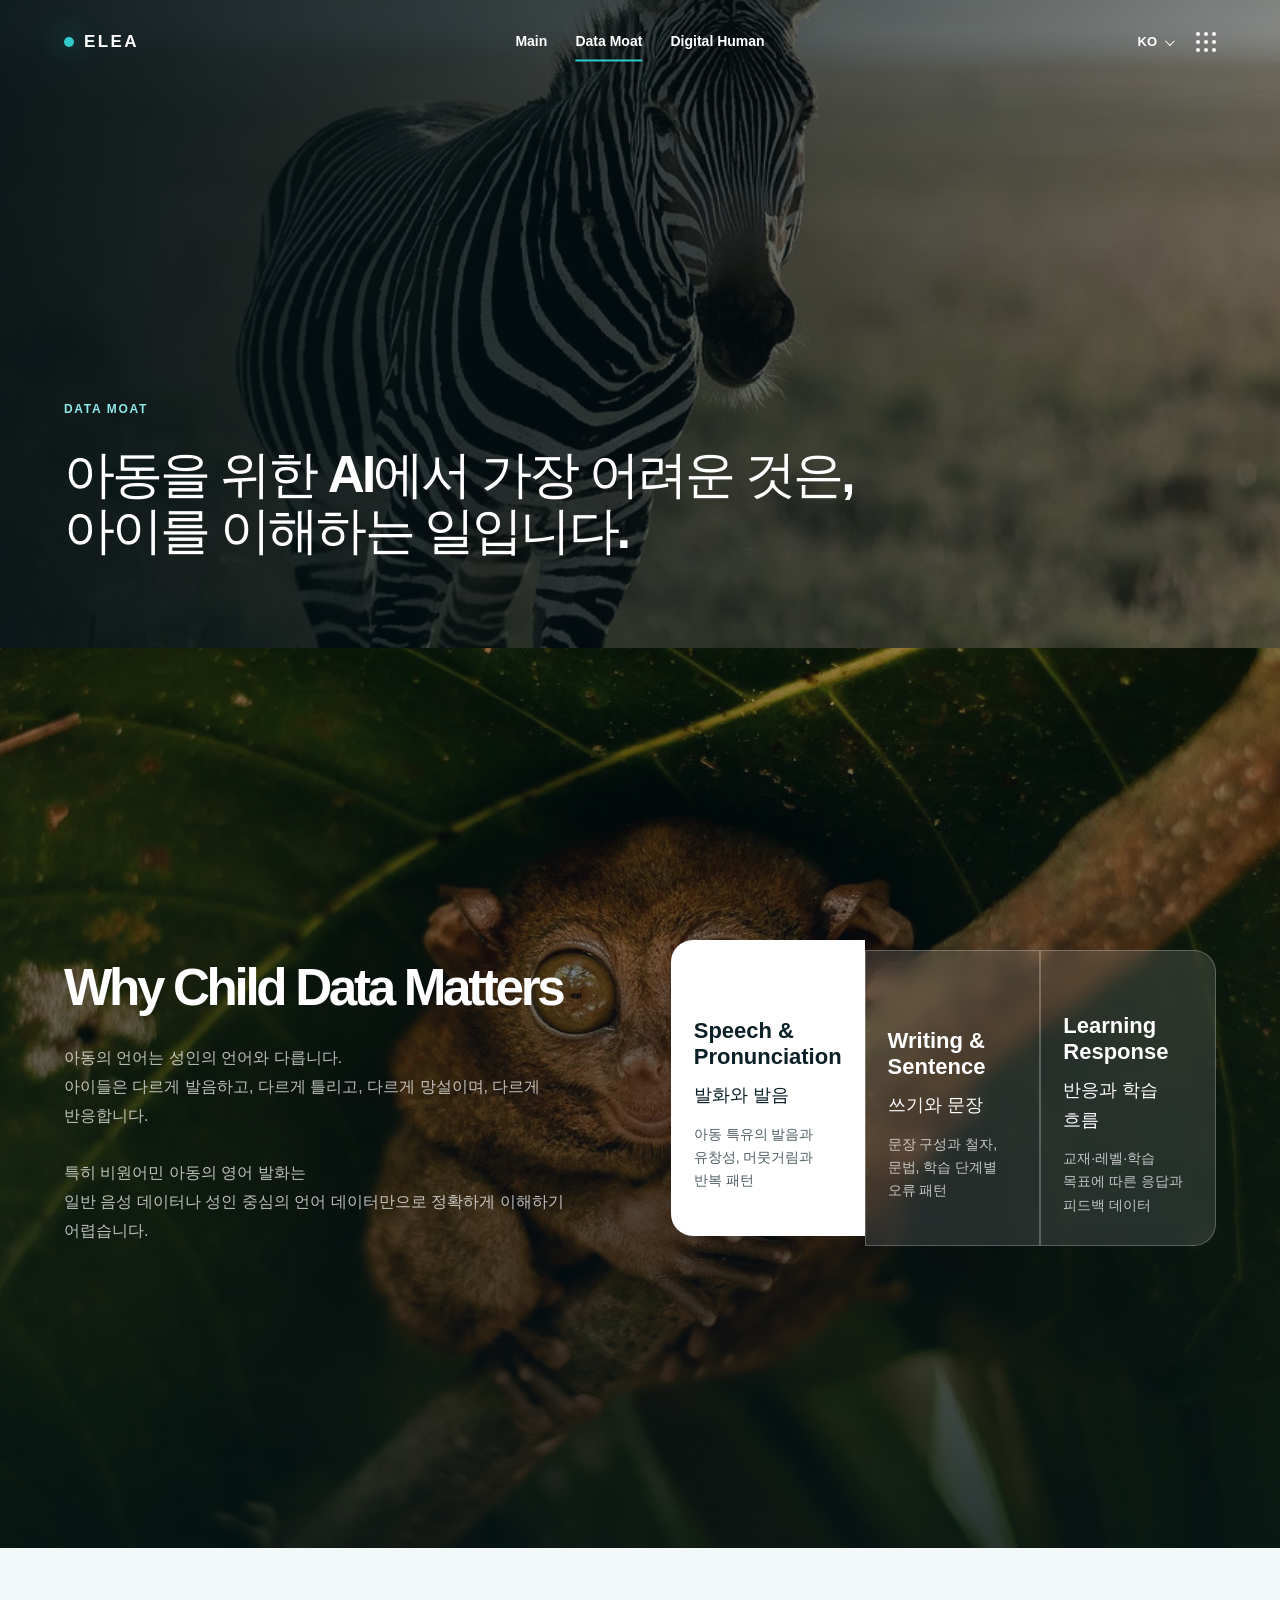
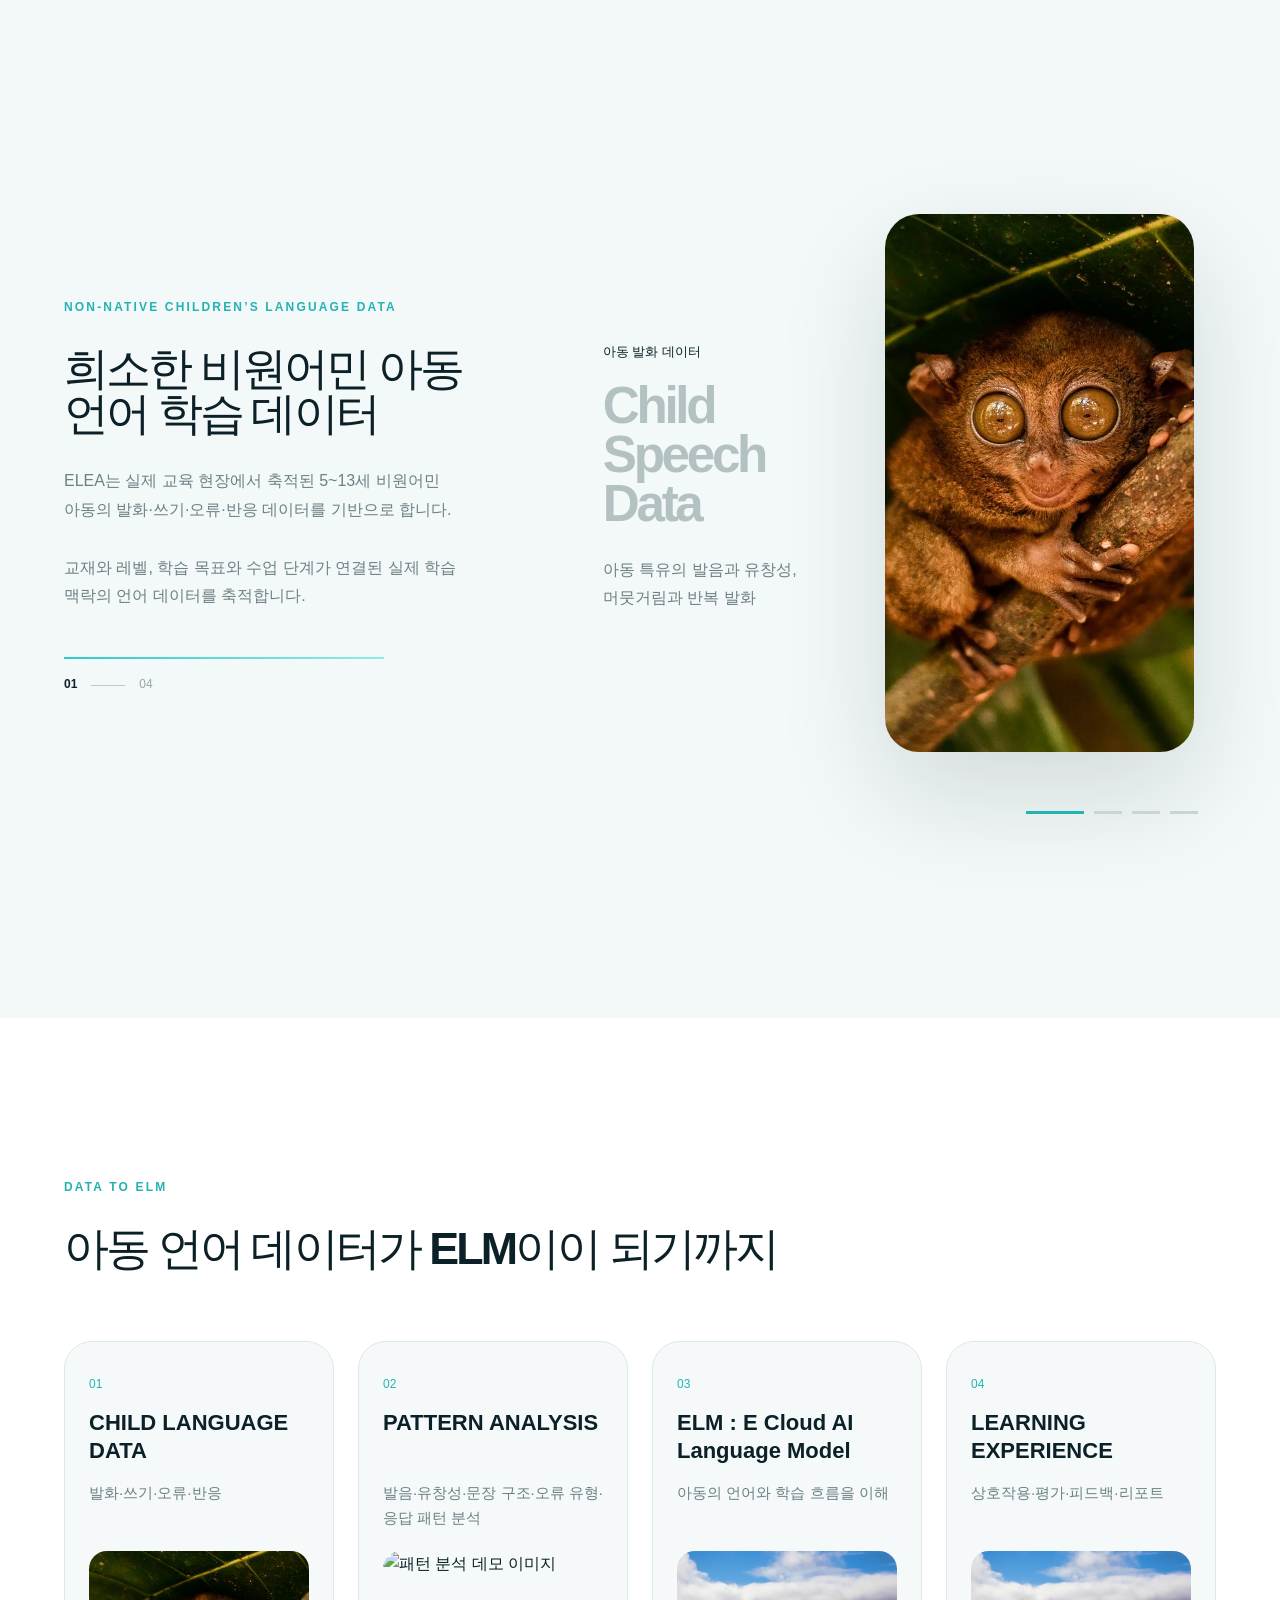
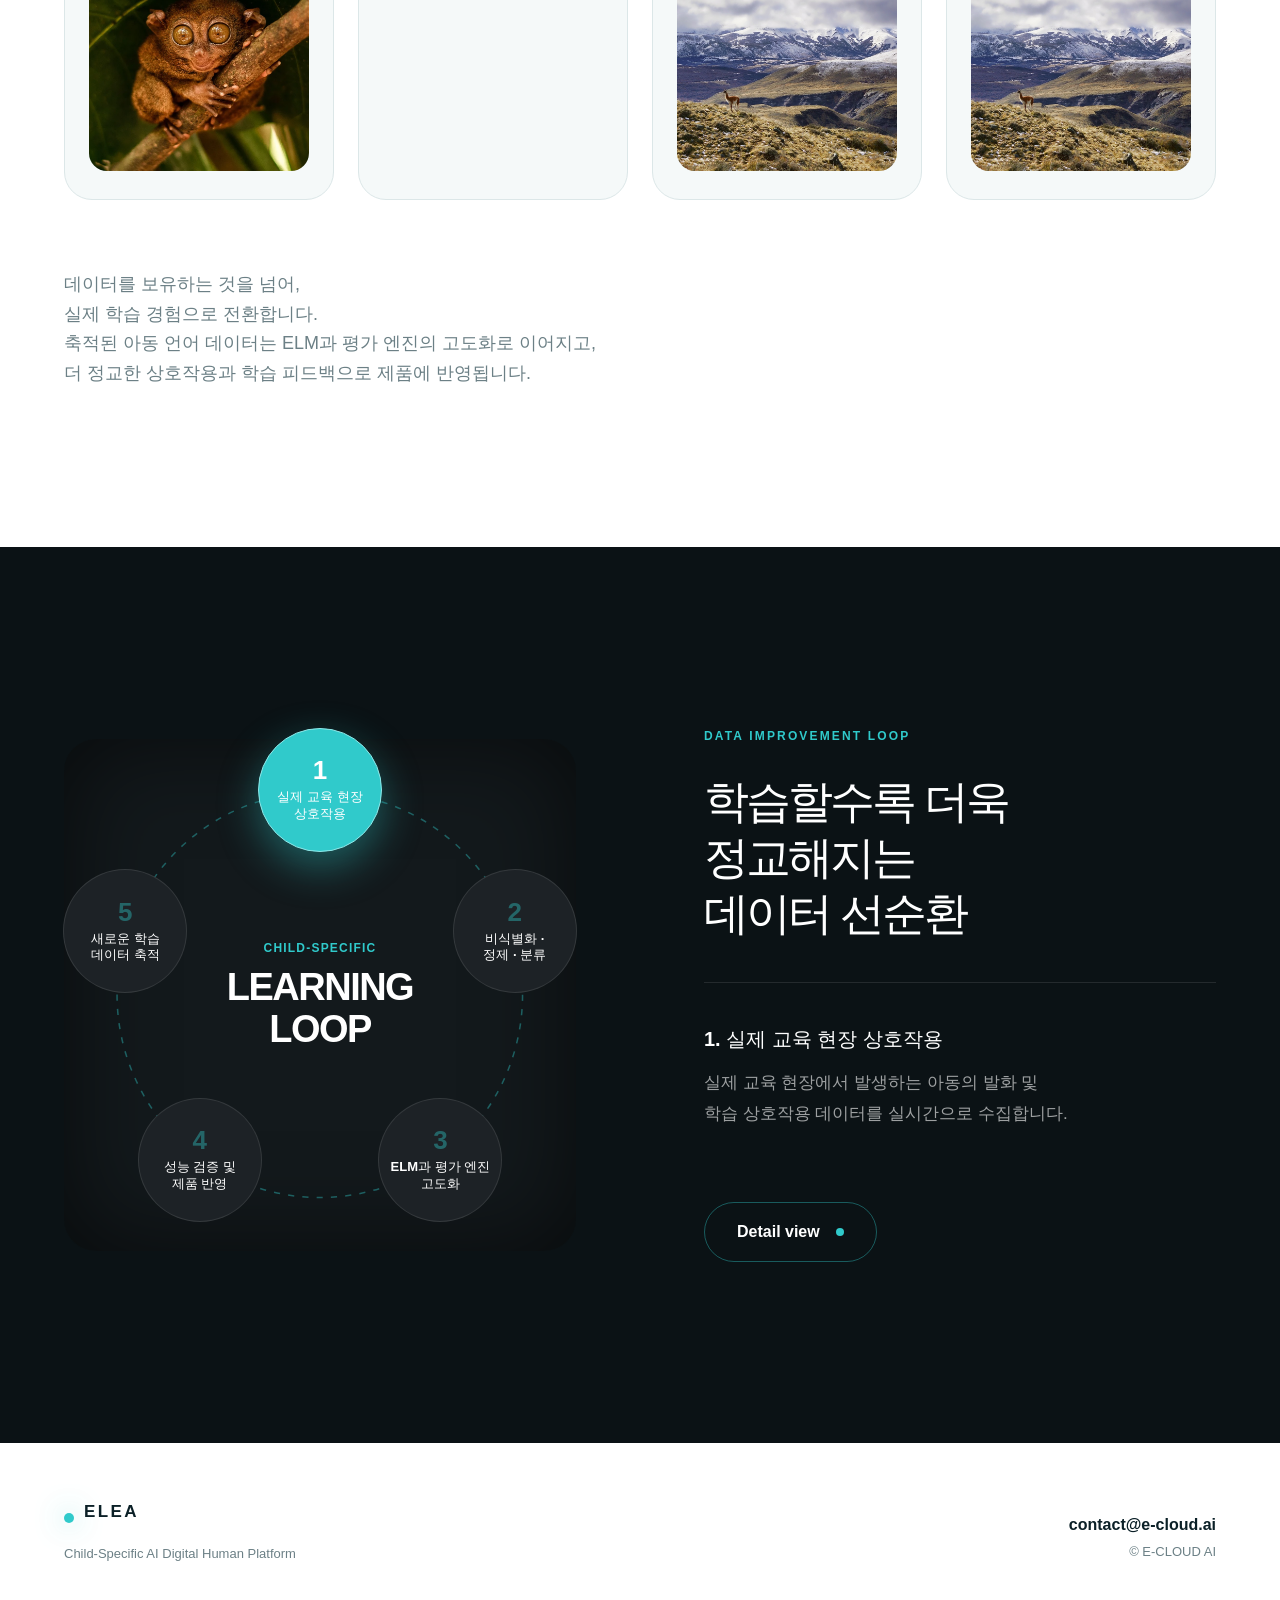
==== commit 4f7f2977: "Add files via upload" ====
--- a/data-moat.html
+++ b/data-moat.html
@@ -14,7 +14,7 @@
       <a href="index.html">Main</a>
       <a href="data-moat.html">Data Moat</a>
       <a href="technology.html">Digital Human</a>
-      <a href="learning-experience.html">Learning Flow</a>
+      
     </nav>
     <div class="header-tools">
       <div class="language-select">
@@ -35,15 +35,15 @@
     <a href="index.html"><span>01</span><b>Main</b></a>
     <a href="data-moat.html"><span>02</span><b>Data Moat</b></a>
     <a href="technology.html"><span>03</span><b>Digital Human</b></a>
-    <a href="learning-experience.html"><span>04</span><b>Learning Flow</b></a>
+    
   </nav>
 </div>
 <main id="main">
-<section class="sub-hero section-dark" data-header-tone="dark"><div class="sub-hero-media"><img src="assets/images/zebra-9944593_1280.webp" alt="아동 학습 데이터 데모 이미지"></div><div class="sub-hero-overlay"></div><div class="shell sub-hero-copy"><p class="kicker reveal-up">DATA MOAT</p><h1 class="sub-title split-lines">아이를 이해하는 AI는<br>아이의 언어에서 시작됩니다</h1></div></section>
+<section class="sub-hero section-dark" data-header-tone="dark"><div class="sub-hero-media"><img src="assets/images/zebra-9944593_1280.webp" alt="아동 학습 데이터 데모 이미지"></div><div class="sub-hero-overlay"></div><div class="shell sub-hero-copy"><p class="kicker reveal-up">DATA MOAT</p><h1 class="sub-title split-lines">아동을 위한 AI에서 가장 어려운 것은,<br>아이를 이해하는 일입니다.</h1></div></section>
 
 <section class="child-matter section-dark" data-header-tone="dark" data-service-section>
   <div class="service-backgrounds"><img class="is-active" src="assets/images/thewildprimate-tarsier-10327055_1280.webp" alt=""><img src="assets/images/brown-breasted-nun-10021805_1280.webp" alt=""><img src="assets/images/superb-fairywren-10069195_1280.webp" alt=""></div><div class="service-overlay"></div>
-  <div class="shell child-matter-content"><div class="child-copy"><p class="section-label reveal-up">Why Child Data Matters</p><h2 class="display-title split-lines">아동을 위한 AI에서 가장 어려운 것은,<br>아이를 이해하는 일입니다.</h2><p class="body-copy body-copy--light reveal-up">아동의 언어는 성인의 언어와 다릅니다.<br>아이들은 다르게 발음하고, 다르게 틀리고, 다르게 망설이며, 다르게 반응합니다.<br><br>특히 비원어민 아동의 영어 발화는<br>일반 음성 데이터나 성인 중심의 언어 데이터만으로 정확하게 이해하기 어렵습니다.</p></div>
+  <div class="shell child-matter-content"><div class="child-copy"><h2 class="display-title split-lines">Why Child Data Matters</h2><p class="body-copy body-copy--light reveal-up">아동의 언어는 성인의 언어와 다릅니다.<br>아이들은 다르게 발음하고, 다르게 틀리고, 다르게 망설이며, 다르게 반응합니다.<br><br>특히 비원어민 아동의 영어 발화는<br>일반 음성 데이터나 성인 중심의 언어 데이터만으로 정확하게 이해하기 어렵습니다.</p></div>
   <div class="service-cards service-cards--detail"><button class="service-card is-active" type="button" data-service="0"><h3>Speech & Pronunciation</h3><strong>발화와 발음</strong><p>아동 특유의 발음과 유창성, 머뭇거림과 반복 패턴</p></button><button class="service-card" type="button" data-service="1"><h3>Writing & Sentence</h3><strong>쓰기와 문장</strong><p>문장 구성과 철자, 문법, 학습 단계별 오류 패턴</p></button><button class="service-card" type="button" data-service="2"><h3>Learning Response</h3><strong>반응과 학습 흐름</strong><p>교재·레벨·학습 목표에 따른 응답과 피드백 데이터</p></button></div></div>
 </section>
 
@@ -90,32 +90,64 @@
   <article class="process-card"><span>04</span><h3>LEARNING EXPERIENCE</h3><p>상호작용·평가·피드백·리포트</p><img src="assets/images/mountains-6123127_1280.jpg" alt="학습 경험 데모 이미지"></article>
 </div></div><div class="shell process-note reveal-up"><p>데이터를 보유하는 것을 넘어,<br>실제 학습 경험으로 전환합니다.<br>축적된 아동 언어 데이터는 ELM과 평가 엔진의 고도화로 이어지고,<br>더 정교한 상호작용과 학습 피드백으로 제품에 반영됩니다.</p></div></section>
 
-<section class="data-loop section-light" data-header-tone="light"><div class="shell loop-layout"><div><p class="section-label reveal-up">Data Improvement Loop</p><h2 class="display-title split-lines">학습할수록 더욱 정교해지는<br>데이터 선순환</h2><p class="body-copy reveal-up">실제 교육 현장에서 축적된 데이터는<br>ELM과 평가 엔진의 고도화로 이어지고,<br><br>검증과 제품 반영을 거쳐<br>다시 더 나은 학습 경험과 새로운 데이터로 연결됩니다.</p></div><div class="loop-diagram reveal-scale" data-loop><div class="loop-core">CHILD-SPECIFIC<br>LEARNING LOOP</div><span class="loop-node n1"><b>1</b>Classroom<br>Interaction</span><span class="loop-node n2"><b>2</b>Data<br>Processing</span><span class="loop-node n3"><b>3</b>ELM & Engine<br>Improvement</span><span class="loop-node n4"><b>4</b>Validation &<br>Deployment</span><span class="loop-node n5"><b>5</b>New Learning<br>Signals</span><i></i></div></div></section>
 
-<section class="agentic-ai section-dark" data-header-tone="dark">
+<section class="data-loop section-dark" data-header-tone="dark" data-agentic-section style="background:#0b1215; padding:180px 0;">
   <div class="shell agentic-layout">
-    <div class="agentic-visual reveal-scale">
+    <div class="agentic-visual reveal-scale" style="background:rgba(255,255,255,.03); border-radius:32px; box-shadow:inset 0 0 100px rgba(0,0,0,.6);">
       <div class="agentic-center">
-        <strong>Agentic AI</strong>
-        <span>Workflow</span>
+        <span style="color:#30cacb; font-size:12px; letter-spacing:0.1em; display:block; margin-bottom:8px;">CHILD-SPECIFIC</span>
+        <strong>LEARNING<br>LOOP</strong>
       </div>
-      <button class="agentic-node n-1" type="button"><span class="node-icon"></span><span>상황인식</span></button>
-      <button class="agentic-node n-2" type="button"><span class="node-icon"></span><span>판단·이해</span></button>
-      <button class="agentic-node n-3" type="button"><span class="node-icon"></span><span>행동</span></button>
-      <button class="agentic-node n-4 is-active" type="button"><span class="node-icon"></span><span>예측·추론</span></button>
-      <svg class="agentic-ring" viewBox="0 0 400 400"><circle cx="200" cy="200" r="198"></circle></svg>
+      
+      <!-- 5 Nodes exactly on the 10% inset ring -->
+      <button class="agentic-node loop-node-1 is-active" type="button"><strong class="node-number">1</strong><span>실제 교육 현장<br>상호작용</span></button>
+      <button class="agentic-node loop-node-2" type="button"><strong class="node-number">2</strong><span>비식별화 ·<br>정제 · 분류</span></button>
+      <button class="agentic-node loop-node-3" type="button"><strong class="node-number">3</strong><span>ELM과 평가 엔진<br>고도화</span></button>
+      <button class="agentic-node loop-node-4" type="button"><strong class="node-number">4</strong><span>성능 검증 및<br>제품 반영</span></button>
+      <button class="agentic-node loop-node-5" type="button"><strong class="node-number">5</strong><span>새로운 학습<br>데이터 축적</span></button>
+      
+      <svg class="agentic-ring" viewBox="0 0 400 400" style="position:absolute; inset:10%; width:80%; height:80%; animation: rotate 20s linear infinite; pointer-events:none;">
+        <circle cx="200" cy="200" r="198" style="stroke:rgba(48,202,203,0.4); stroke-dasharray: 6 8; fill:none; stroke-width:1.5;"></circle>
+      </svg>
+      
+      <!-- Rotating Arrow -->
+      <div class="agentic-arrow-wrap">
+        <div class="agentic-arrow"></div>
+      </div>
     </div>
+    
     <div class="agentic-copy">
-      <p class="section-label reveal-up" style="color: #3f88f7;">Full-Stack AI</p>
-      <h2 class="display-title split-lines">인지부터 판단까지,<br>지능의 모든 과정을 하나의<br>흐름으로 연결합니다.</h2>
-      <div class="agentic-desc reveal-up">
-        <h3>예측추론</h3>
-        <p>현재 상황이 앞으로 어떻게 전개될지 미리 예측합니다.<br>과거 사례와 운영 기준을 바탕으로<br>지금의 상황에 가장 적절한 대응 방법을 찾아냅니다.</p>
-      </div>
-      <a href="#" class="agentic-btn magnetic reveal-up">Detail view <span></span></a>
+      <p class="section-label reveal-up" style="color: #30cacb;">DATA IMPROVEMENT LOOP</p>
+      <h2 class="display-title split-lines" style="color:#fff;">학습할수록 더욱 정교해지는<br>데이터 선순환</h2>
+      <div class="agentic-desc-list reveal-up">
+        <div class="agentic-desc-item is-active">
+            <h3 style="color:#fff; font-size:20px; margin:0 0 12px;">1. 실제 교육 현장 상호작용</h3>
+            <p style="color:rgba(255,255,255,.6); font-size:17px; line-height:1.8; margin:0;">실제 교육 현장에서 발생하는 아동의 발화 및<br>학습 상호작용 데이터를 실시간으로 수집합니다.</p>
+        </div>
+        <div class="agentic-desc-item">
+            <h3 style="color:#fff; font-size:20px; margin:0 0 12px;">2. 비식별화 · 정제 · 분류</h3>
+            <p style="color:rgba(255,255,255,.6); font-size:17px; line-height:1.8; margin:0;">수집된 데이터를 비식별화, 정제, 분류하여<br>안전하고 신뢰할 수 있는 학습 데이터로 가공합니다.</p>
+        </div>
+        <div class="agentic-desc-item">
+            <h3 style="color:#fff; font-size:20px; margin:0 0 12px;">3. ELM과 평가 엔진 고도화</h3>
+            <p style="color:rgba(255,255,255,.6); font-size:17px; line-height:1.8; margin:0;">정제된 데이터를 바탕으로 아동 특화 언어모델(ELM)과<br>평가 엔진을 지속적으로 고도화합니다.</p>
+        </div>
+        <div class="agentic-desc-item">
+            <h3 style="color:#fff; font-size:20px; margin:0 0 12px;">4. 성능 검증 및 제품 반영</h3>
+            <p style="color:rgba(255,255,255,.6); font-size:17px; line-height:1.8; margin:0;">고도화된 모델의 성능을 검증하고<br>실제 제품과 서비스에 안전하게 반영합니다.</p>
+        </div>
+        <div class="agentic-desc-item">
+            <h3 style="color:#fff; font-size:20px; margin:0 0 12px;">5. 새로운 학습 데이터 축적</h3>
+            <p style="color:rgba(255,255,255,.6); font-size:17px; line-height:1.8; margin:0;">실제 교육 현장에서 축적된 데이터는<br>ELM과 평가 엔진의 고도화로 이어지고,<br>검증과 제품 반영을 거쳐<br>다시 더 나은 학습 경험과 새로운 데이터로 연결됩니다.</p>
+        </div>
+    </div>
+      <a href="#" class="agentic-btn magnetic reveal-up" style="border-color:rgba(48,202,203,.4); color:#fff;">Detail view <span style="background:#30cacb;"></span></a>
     </div>
   </div>
 </section>
+
+
+
 </main>
 <footer class="site-footer">
   <div class="shell footer-grid">
--- a/assets/css/style.css
+++ b/assets/css/style.css
@@ -85,16 +85,16 @@
 /* Agentic AI Section */
 .agentic-ai{padding:200px 0;background:radial-gradient(circle at 25% 50%, #0d2833, var(--dark))}
 .agentic-layout{display:grid;grid-template-columns:1fr 1fr;gap:10vw;align-items:center}
-.agentic-visual{position:relative;width:min(480px,100%);aspect-ratio:1;margin:0 auto;background:rgba(255,255,255,.02);border-radius:24%;box-shadow:inset 0 0 80px rgba(0,0,0,.5);display:flex;align-items:center;justify-content:center}
+.agentic-visual{position:relative;width:min(580px,100%);aspect-ratio:1;margin:0 auto;background:rgba(255,255,255,.02);border-radius:24%;box-shadow:inset 0 0 80px rgba(0,0,0,.5);display:flex;align-items:center;justify-content:center}
 .agentic-ring{position:absolute;inset:15%;width:70%;height:70%;fill:none;stroke:rgba(255,255,255,.1);stroke-width:1.5;stroke-dasharray:6 6;animation:rotate 30s linear infinite}
 .agentic-center{position:relative;z-index:3;text-align:center;color:#fff}
 .agentic-center strong{display:block;font-size:38px;font-weight:800;letter-spacing:-.04em;line-height:1.1}
 .agentic-center span{font-size:16px;color:rgba(255,255,255,.5);font-weight:700}
-.agentic-node{position:absolute;width:110px;height:110px;border-radius:50%;background:#1d2226;border:1px solid rgba(255,255,255,.1);display:flex;flex-direction:column;align-items:center;justify-content:center;color:#fff;font-size:14px;font-weight:700;transition:.4s var(--ease);z-index:4}
+.agentic-node{position:absolute;width:124px;height:124px;border-radius:50%;background:#1d2226;border:1px solid rgba(255,255,255,.1);display:flex;flex-direction:column;align-items:center;justify-content:center;color:#fff;font-size:13px;font-weight:700;text-align:center;word-break:keep-all;line-height:1.3;transition:.4s var(--ease);z-index:4}
 .agentic-node:hover{transform:scale(1.1) !important;background:#2a3136}
 .agentic-node.is-active{background:#2b66f6;border-color:#4a82ff;box-shadow:0 15px 40px rgba(43,102,246,.4)}
-.node-icon{display:block;width:24px;height:24px;margin-bottom:8px;background:rgba(255,255,255,.4);mask:url('data:image/svg+xml;utf8,<svg viewBox="0 0 24 24" xmlns="http://www.w3.org/2000/svg"><rect x="4" y="4" width="16" height="16" rx="2" stroke="white" stroke-width="2" fill="none"/></svg>') no-repeat center / contain;-webkit-mask:url('data:image/svg+xml;utf8,<svg viewBox="0 0 24 24" xmlns="http://www.w3.org/2000/svg"><rect x="4" y="4" width="16" height="16" rx="2" stroke="white" stroke-width="2" fill="none"/></svg>') no-repeat center / contain}
-.agentic-node.is-active .node-icon{background:#fff;mask:url('data:image/svg+xml;utf8,<svg viewBox="0 0 24 24" xmlns="http://www.w3.org/2000/svg"><circle cx="12" cy="12" r="8" stroke="white" stroke-width="2" fill="none"/><path d="M16 8L8 16" stroke="white" stroke-width="2"/></svg>') no-repeat center / contain;-webkit-mask:url('data:image/svg+xml;utf8,<svg viewBox="0 0 24 24" xmlns="http://www.w3.org/2000/svg"><circle cx="12" cy="12" r="8" stroke="white" stroke-width="2" fill="none"/><path d="M16 8L8 16" stroke="white" stroke-width="2"/></svg>') no-repeat center / contain}
+
+.agentic-node.is-active 
 .n-1{top:15%;left:15%;transform:translate(-50%,-50%)}
 .n-2{top:15%;right:15%;transform:translate(50%,-50%)}
 .n-3{bottom:15%;left:15%;transform:translate(-50%,50%)}
@@ -167,3 +167,80 @@
     .horizontal-track{grid-template-columns:1fr;gap:20px}
     .process-card{padding:24px}
 }
+
+/* CRITICAL FIX for Learning Experience elements */
+.product-card, .product-grid article, .assessment-pair article {
+    opacity: 1 !important;
+    visibility: visible !important;
+    transform: none !important;
+}
+
+/* 5 Node Positioning for Data Loop in Dark UI */
+.loop-node-1 { top: 10%; left: 50%; transform: translate(-50%, -50%); }
+.loop-node-2 { top: 37.64%; left: 88.04%; transform: translate(-50%, -50%); }
+.loop-node-3 { top: 82.36%; left: 73.51%; transform: translate(-50%, -50%); }
+.loop-node-4 { top: 82.36%; left: 26.49%; transform: translate(-50%, -50%); }
+.loop-node-5 { top: 37.64%; left: 11.96%; transform: translate(-50%, -50%); }
+
+.loop-node-1.is-active, .loop-node-2.is-active, .loop-node-3.is-active, .loop-node-4.is-active, .loop-node-5.is-active {
+    background: #30cacb;
+    border-color: #8fe8e9;
+    box-shadow: 0 15px 40px rgba(48,202,203,.4);
+}
+
+.agentic-desc-list {
+    position: relative;
+    min-height: 180px;
+    margin-top: 40px;
+    border-top: 1px solid rgba(255,255,255,.1);
+}
+.agentic-desc-item {
+    position: absolute;
+    top: 40px;
+    left: 0;
+    width: 100%;
+    opacity: 0;
+    visibility: hidden;
+    transform: translateY(15px);
+    transition: opacity 0.5s cubic-bezier(0.22, 1, 0.36, 1), transform 0.5s cubic-bezier(0.22, 1, 0.36, 1), visibility 0.5s;
+}
+.agentic-desc-item.is-active {
+    opacity: 1;
+    visibility: visible;
+    transform: none;
+}
+
+.agentic-arrow-wrap {
+    position: absolute;
+    inset: 10%;
+    border-radius: 50%;
+    transition: transform 3s linear;
+    z-index: 3;
+    pointer-events: none;
+}
+.agentic-arrow {
+    position: absolute;
+    top: -12px;
+    left: 50%;
+    margin-left: -12px;
+    width: 24px;
+    height: 24px;
+    background: url('data:image/svg+xml;utf8,<svg viewBox="0 0 24 24" fill="%2330cacb" xmlns="http://www.w3.org/2000/svg"><path d="M7 4L18 12L7 20V4Z"/></svg>') no-repeat center / contain;
+    transform: rotate(0deg);
+    filter: drop-shadow(0 0 8px rgba(48,202,203,0.8));
+}
+
+.product-card { opacity: 1 !important; transform: none !important; visibility: visible !important; }
+
+.node-number {
+    display: block;
+    font-size: 26px;
+    font-weight: 900;
+    margin-bottom: 6px;
+    color: rgba(48, 202, 203, 0.4);
+    transition: .4s var(--ease);
+    line-height: 1;
+}
+.agentic-node.is-active .node-number {
+    color: #fff;
+}
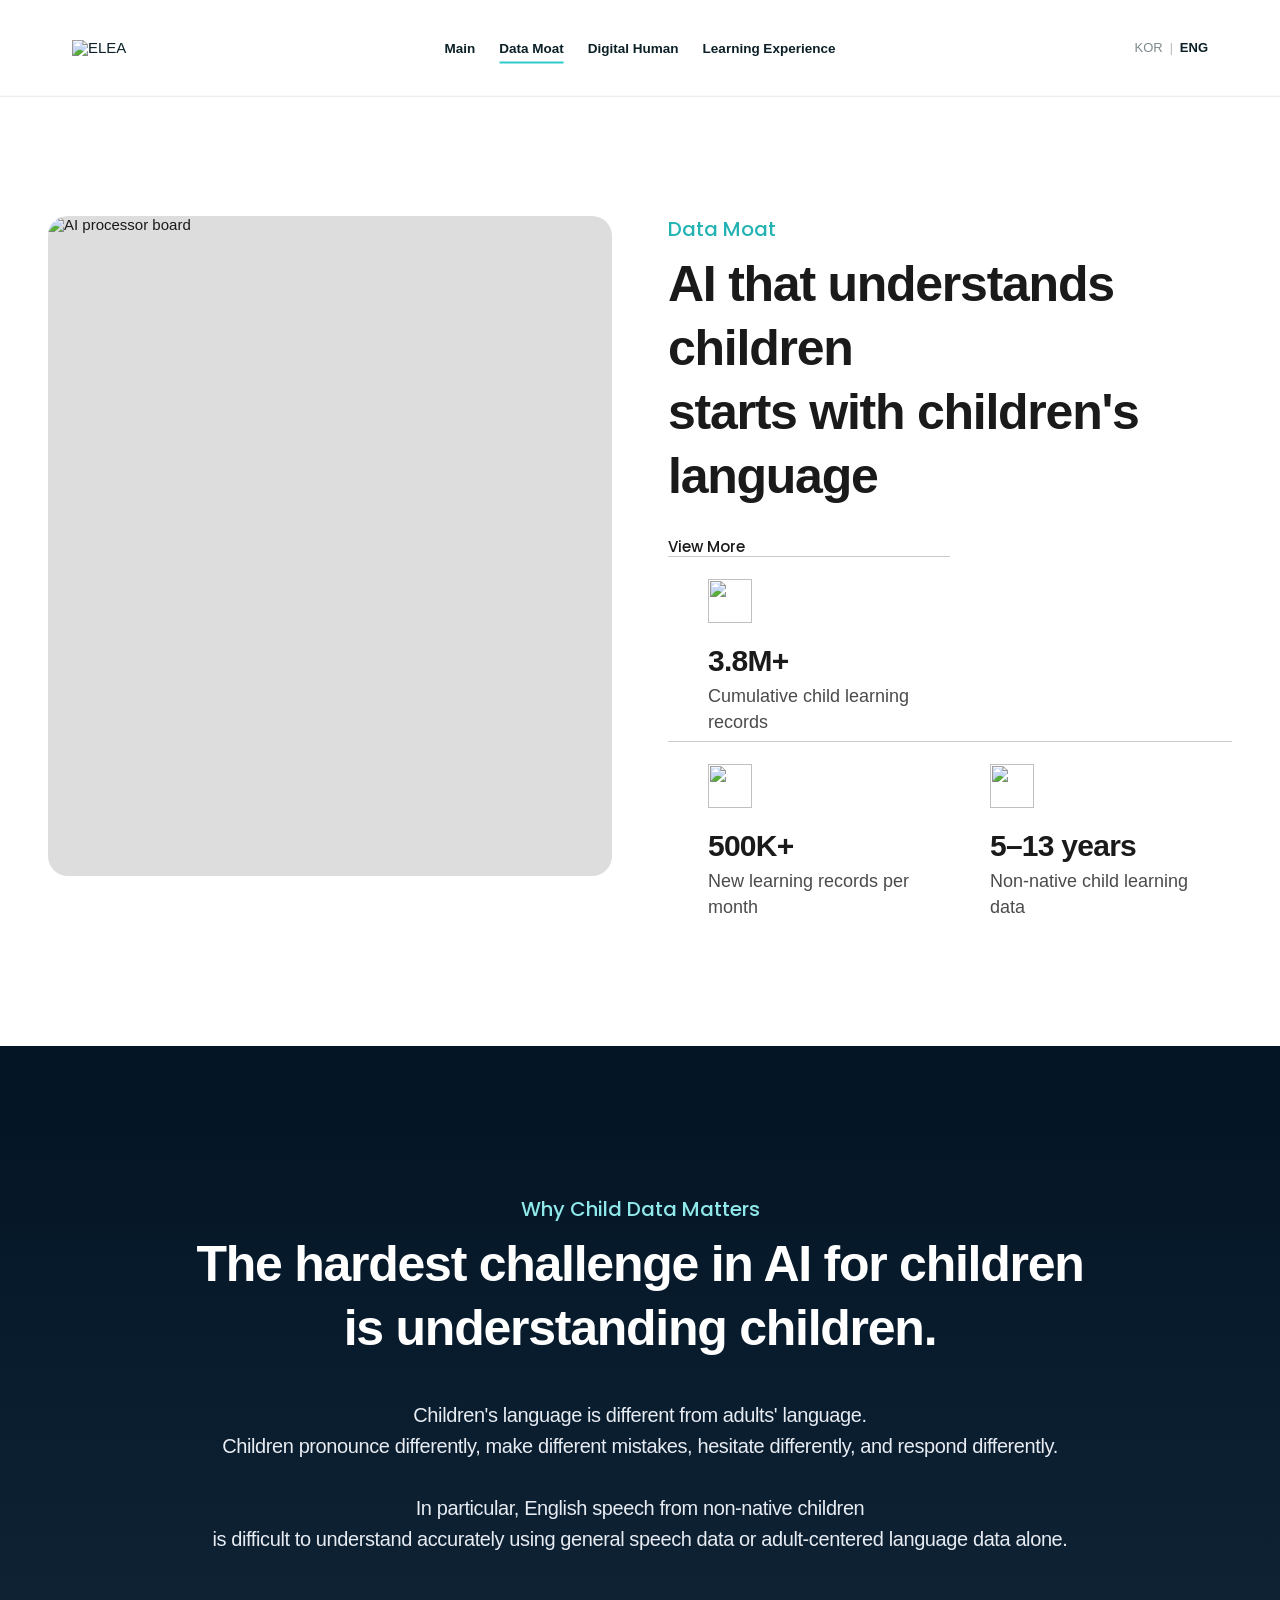
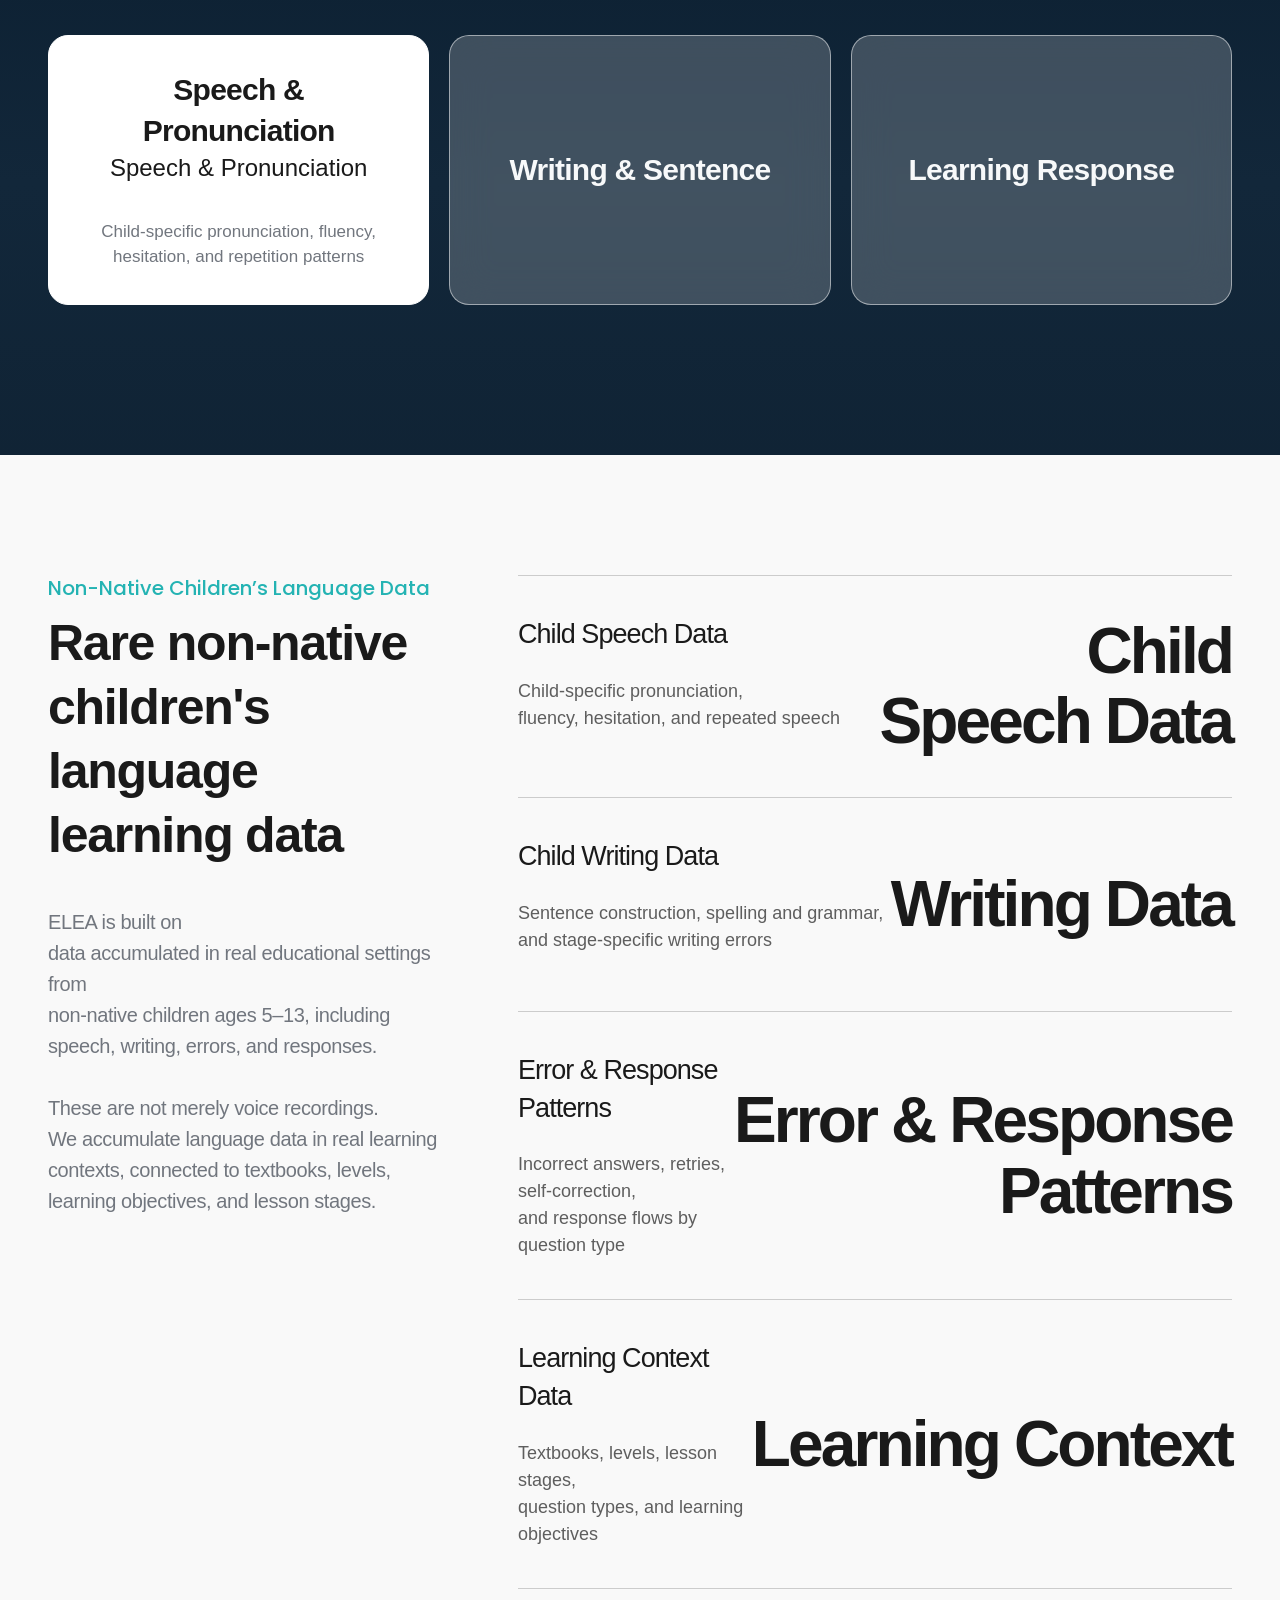
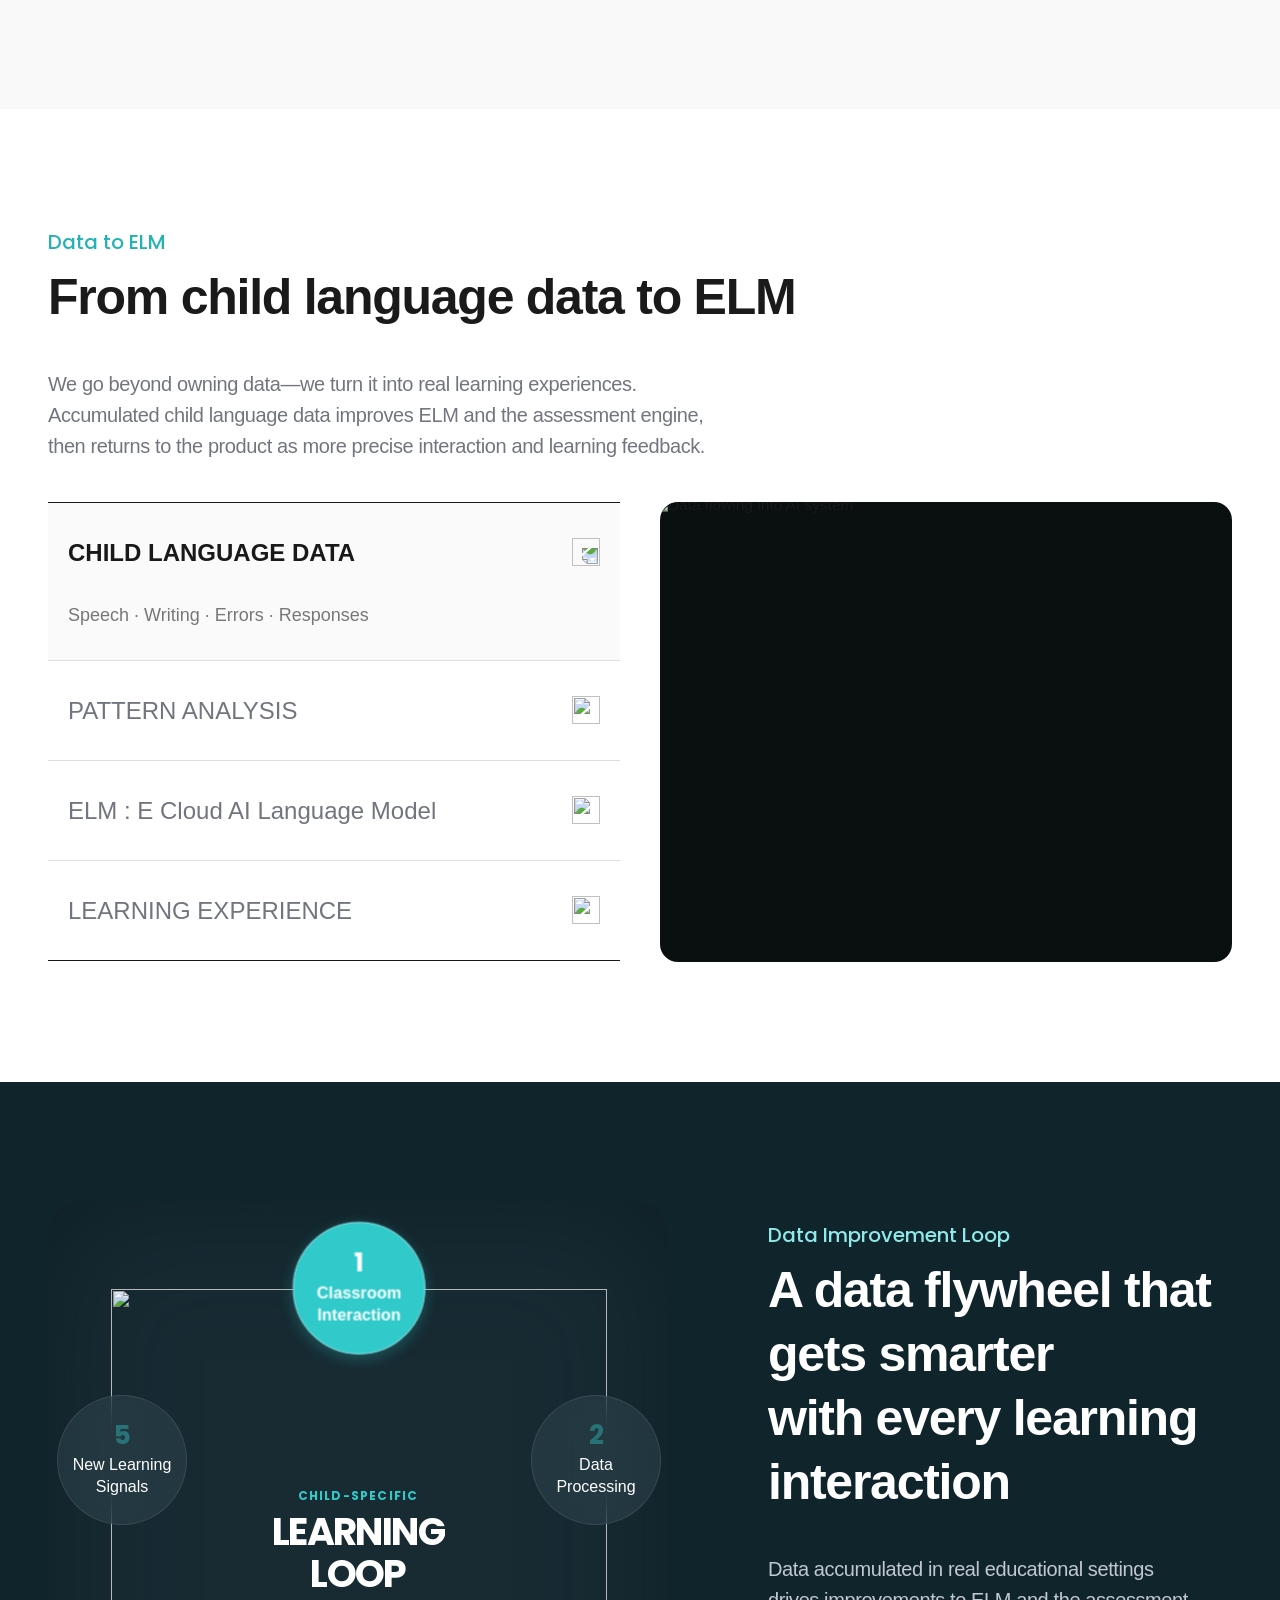
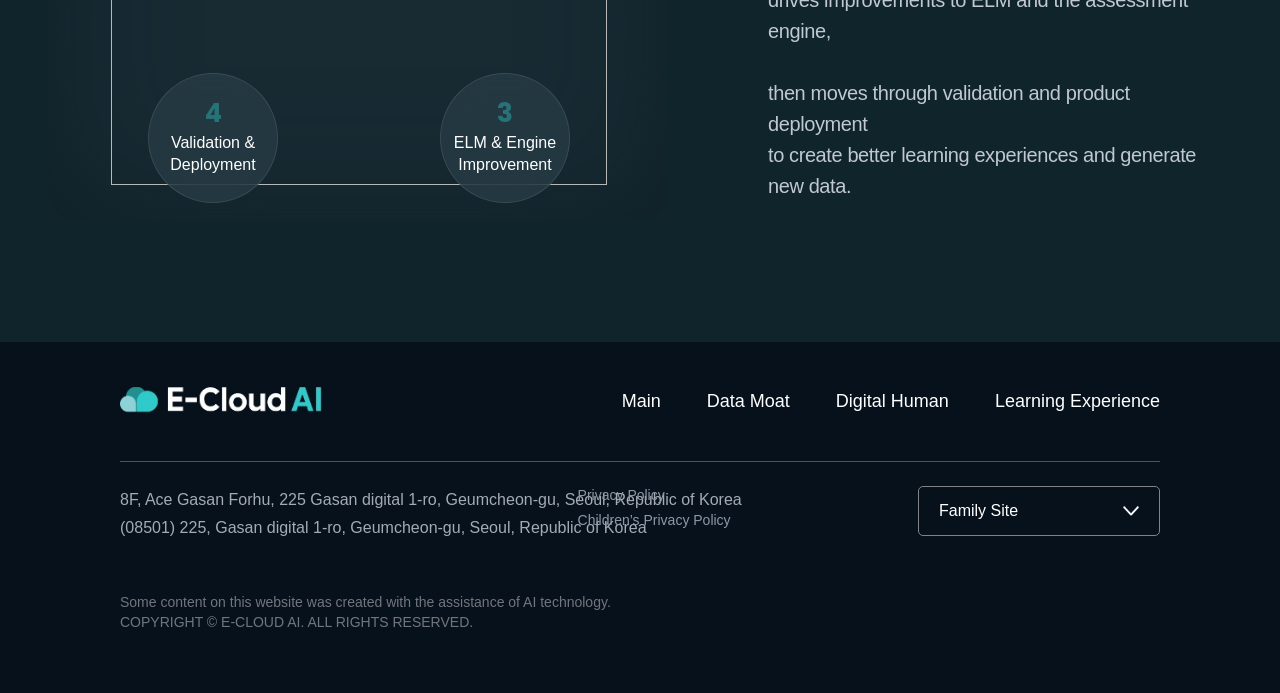
==== commit 7ce4bc34: "Add files via upload" ====
--- a/data-moat.html
+++ b/data-moat.html
@@ -1,163 +1,235 @@
-<!doctype html>
-<html lang="ko" class="no-js"><head>
-<meta charset="utf-8"><meta name="viewport" content="width=device-width,initial-scale=1,viewport-fit=cover">
-<meta name="theme-color" content="#07181c"><meta name="description" content="ELEA : Child-Specific AI Digital Human Platform">
-<title>Data Moat | ELEA</title><link rel="stylesheet" href="assets/css/style.css">
-</head><body class="page-data">
-<a class="skip-link" href="#main">본문 바로가기</a>
+<!DOCTYPE html>
 
-<div class="scroll-progress" aria-hidden="true"><span></span></div>
-<header class="site-header" data-header>
-  <div class="header-inner">
-    <a class="brand" href="index.html" aria-label="ELEA 메인"><span class="brand-dot"></span><strong>ELEA</strong></a>
-    <nav class="gnb" aria-label="주요 메뉴">
-      <a href="index.html">Main</a>
-      <a href="data-moat.html">Data Moat</a>
-      <a href="technology.html">Digital Human</a>
-      
-    </nav>
-    <div class="header-tools">
-      <div class="language-select">
-        <button class="language-current" type="button" aria-expanded="false">KO <i></i></button>
-        <div class="language-list">
-          <a class="is-active" href="#">KO</a>
-          <button type="button" aria-disabled="true">EN</button>
-        </div>
-      </div>
-      <button class="grid-menu" type="button" aria-label="전체 메뉴 열기"><i></i><i></i><i></i><i></i><i></i><i></i><i></i><i></i><i></i></button>
-      <button class="mobile-toggle" type="button" aria-label="모바일 메뉴 열기" aria-expanded="false"><span></span><span></span></button>
-    </div>
-  </div>
+<html lang="en">
+<head>
+<meta charset="utf-8"/>
+<meta content="width=device-width,initial-scale=1" name="viewport"/>
+<meta content="ELEA Data Moat - Figma 808:4014 implementation" name="description"/>
+<title>ELEA — Data Moat</title>
+<link href="https://fonts.googleapis.com" rel="preconnect"/>
+<link crossorigin="" href="https://fonts.gstatic.com" rel="preconnect"/>
+<link href="https://fonts.googleapis.com/css2?family=Poppins:wght@500;700&amp;display=swap" rel="stylesheet"/>
+<link href="https://cdn.jsdelivr.net/gh/orioncactus/pretendard/dist/web/variable/pretendardvariable-dynamic-subset.css" rel="stylesheet"/>
+<link href="./css/data-moat.css?v=20260812-fixed-image" rel="stylesheet"/>
+<link href="./assets/css/shared-header.css?v=20260812-pcfix" rel="stylesheet"/>
+<link href="./assets/css/shared-footer.css" rel="stylesheet"/>
+<link href="./assets/css/policy-modal.css" rel="stylesheet">
+<link href="./assets/css/mobile-qc-full.css?v=20260812-v4" rel="stylesheet">
+<style id="data-moat-mobile-header-hardfix">
+@media (max-width:760px){
+  body .site-header .header-inner{display:flex!important;grid-template-columns:none!important}
+  body .site-header .header-tools{display:flex!important;margin-left:auto!important;gap:12px!important;opacity:1!important;visibility:visible!important}
+  body .site-header .language-switch{display:flex!important;color:#0b2027!important;opacity:1!important;visibility:visible!important}
+  body .site-header .mobile-toggle{display:block!important;color:#0b2027!important;opacity:1!important;visibility:visible!important}
+}
+@media (min-width:761px){
+  body .site-header,
+  body .site-header.is-light,
+  body .site-header.is-scrolled,
+  body .site-header.is-hidden{
+    background:rgba(255,255,255,.96)!important;
+    color:#0b2027!important;
+    transform:none!important;
+    opacity:1!important;
+    visibility:visible!important;
+  }
+  body .site-header .header-inner{
+    display:flex!important;
+    grid-template-columns:none!important;
+    width:100%!important;
+  }
+  body .site-header .gnb{
+    display:flex!important;
+    position:absolute!important;
+    left:50%!important;
+    top:50%!important;
+    transform:translate(-50%,-50%)!important;
+    align-items:center!important;
+    flex-direction:row!important;
+    opacity:1!important;
+    visibility:visible!important;
+    pointer-events:auto!important;
+    color:#0b2027!important;
+  }
+  body .site-header .gnb a{
+    display:block!important;
+    color:#0b2027!important;
+    opacity:1!important;
+    visibility:visible!important;
+  }
+  body .site-header .header-tools{
+    display:flex!important;
+    margin-left:auto!important;
+    align-items:center!important;
+    opacity:1!important;
+    visibility:visible!important;
+  }
+  body .site-header .language-switch{
+    display:flex!important;
+    color:#0b2027!important;
+    opacity:1!important;
+    visibility:visible!important;
+  }
+  body .site-header .mobile-toggle{display:none!important}
+}
+</style>
+</link></link><link href="./assets/css/english-layout.css?v=20260812-eng2" rel="stylesheet"/></head>
+<body>
+<div aria-hidden="true" class="scroll-progress"><span></span></div>
+<header class="site-header is-light" data-header="">
+<div class="header-inner">
+<a aria-label="ELEA home" class="brand" href="index.html"><img alt="ELEA" src="https://www.figma.com/api/mcp/asset/15104890-ed0b-410e-95eb-d73ea76f69df.svg"/></a>
+<nav aria-label="Main navigation" class="gnb"><a href="index.html">Main</a><a class="is-active" href="data-moat.html">Data Moat</a><a href="digital-human.html">Digital Human</a><a href="learning-experience.html">Learning Experience</a></nav>
+<div class="header-tools">
+<div aria-label="Language selection" class="language-switch"><a class="lang-option" href="data-moat-ko.html">KOR</a><span class="lang-separator">|</span><a aria-current="true" class="lang-option is-active" href="data-moat.html">ENG</a></div>
+<button aria-expanded="false" aria-label="Open menu" class="mobile-toggle" type="button"><span></span><span></span><span></span></button>
+</div>
+</div>
 </header>
-<div class="all-menu-panel" aria-hidden="true">
-  <div class="all-menu-top"><a class="brand brand--light" href="index.html"><span class="brand-dot"></span><strong>ELEA</strong></a><button class="all-menu-close" type="button" aria-label="전체 메뉴 닫기">×</button></div>
-  <nav class="all-menu-nav" aria-label="전체 메뉴">
-    <a href="index.html"><span>01</span><b>Main</b></a>
-    <a href="data-moat.html"><span>02</span><b>Data Moat</b></a>
-    <a href="technology.html"><span>03</span><b>Digital Human</b></a>
-    
-  </nav>
-</div>
-<main id="main">
-<section class="sub-hero section-dark" data-header-tone="dark"><div class="sub-hero-media"><img src="assets/images/zebra-9944593_1280.webp" alt="아동 학습 데이터 데모 이미지"></div><div class="sub-hero-overlay"></div><div class="shell sub-hero-copy"><p class="kicker reveal-up">DATA MOAT</p><h1 class="sub-title split-lines">아동을 위한 AI에서 가장 어려운 것은,<br>아이를 이해하는 일입니다.</h1></div></section>
-
-<section class="child-matter section-dark" data-header-tone="dark" data-service-section>
-  <div class="service-backgrounds"><img class="is-active" src="assets/images/thewildprimate-tarsier-10327055_1280.webp" alt=""><img src="assets/images/brown-breasted-nun-10021805_1280.webp" alt=""><img src="assets/images/superb-fairywren-10069195_1280.webp" alt=""></div><div class="service-overlay"></div>
-  <div class="shell child-matter-content"><div class="child-copy"><h2 class="display-title split-lines">Why Child Data Matters</h2><p class="body-copy body-copy--light reveal-up">아동의 언어는 성인의 언어와 다릅니다.<br>아이들은 다르게 발음하고, 다르게 틀리고, 다르게 망설이며, 다르게 반응합니다.<br><br>특히 비원어민 아동의 영어 발화는<br>일반 음성 데이터나 성인 중심의 언어 데이터만으로 정확하게 이해하기 어렵습니다.</p></div>
-  <div class="service-cards service-cards--detail"><button class="service-card is-active" type="button" data-service="0"><h3>Speech & Pronunciation</h3><strong>발화와 발음</strong><p>아동 특유의 발음과 유창성, 머뭇거림과 반복 패턴</p></button><button class="service-card" type="button" data-service="1"><h3>Writing & Sentence</h3><strong>쓰기와 문장</strong><p>문장 구성과 철자, 문법, 학습 단계별 오류 패턴</p></button><button class="service-card" type="button" data-service="2"><h3>Learning Response</h3><strong>반응과 학습 흐름</strong><p>교재·레벨·학습 목표에 따른 응답과 피드백 데이터</p></button></div></div>
-</section>
-
-<section class="language-data language-data--rebuild section-light" data-header-tone="light" data-language-carousel>
-  <div class="shell language-layout language-layout--rebuild">
-    <div class="language-copy sticky-heading">
-      <p class="section-label reveal-up">Non-Native Children’s Language Data</p>
-      <h2 class="display-title split-lines">희소한 비원어민 아동<br>언어 학습 데이터</h2>
-      <p class="body-copy reveal-up">ELEA는 실제 교육 현장에서 축적된 5~13세 비원어민 아동의 발화·쓰기·오류·반응 데이터를 기반으로 합니다.<br><br>교재와 레벨, 학습 목표와 수업 단계가 연결된 실제 학습 맥락의 언어 데이터를 축적합니다.</p>
-      <div class="language-progress"><span></span></div>
-      <div class="language-counter"><b>01</b><i></i><span>04</span></div>
-    </div>
-    <div class="language-visuals">
-      <article class="language-slide is-active" data-language-slide="0">
-        <div class="language-slide-copy"><span>아동 발화 데이터</span><h3>Child<br>Speech Data</h3><p>아동 특유의 발음과 유창성,<br>머뭇거림과 반복 발화</p></div>
-        <figure><img src="assets/images/thewildprimate-tarsier-10327055_1280.webp" alt="아동 발화 데이터"></figure>
-      </article>
-      <article class="language-slide" data-language-slide="1">
-        <div class="language-slide-copy"><span>아동 쓰기 데이터</span><h3>Writing Data</h3><p>문장 구성과 철자·문법,<br>학습 단계별 쓰기 오류</p></div>
-        <figure><img src="assets/images/brown-bear-8756478_1280.jpg" alt="아동 쓰기 데이터"></figure>
-      </article>
-      <article class="language-slide" data-language-slide="2">
-        <div class="language-slide-copy"><span>오류와 반응 패턴</span><h3>Error &<br>Response Patterns</h3><p>오답, 재시도, 자기 수정,<br>질문 유형별 응답 흐름</p></div>
-        <figure><img src="assets/images/brown-bear-8756478_1280.jpg" alt="오류와 반응 패턴"></figure>
-      </article>
-      <article class="language-slide" data-language-slide="3">
-        <div class="language-slide-copy"><span>학습 맥락 데이터</span><h3>Learning Context</h3><p>교재, 레벨, 수업 단계,<br>질문 유형과 학습 목표</p></div>
-        <figure><img src="assets/images/mountains-6123127_1280.jpg" alt="학습 맥락 데이터"></figure>
-      </article>
-      <div class="language-dots" aria-label="언어 데이터 슬라이드">
-        <button class="is-active" type="button" data-language-index="0" aria-label="1번 슬라이드"></button>
-        <button type="button" data-language-index="1" aria-label="2번 슬라이드"></button>
-        <button type="button" data-language-index="2" aria-label="3번 슬라이드"></button>
-        <button type="button" data-language-index="3" aria-label="4번 슬라이드"></button>
-      </div>
-    </div>
-  </div>
-</section>
-
-<section class="data-process section-light" data-header-tone="light"><div class="shell process-head"><p class="section-label reveal-up">Data to ELM</p><h2 class="display-title split-lines">아동 언어 데이터가 ELM이이 되기까지</h2></div><div class="horizontal-wrap" data-horizontal><div class="horizontal-track">
-  <article class="process-card"><span>01</span><h3>CHILD LANGUAGE DATA</h3><p>발화·쓰기·오류·반응</p><img src="assets/images/thewildprimate-tarsier-10327055_1280.webp" alt="아동 언어 데이터 데모 이미지"></article>
-  <article class="process-card"><span>02</span><h3>PATTERN ANALYSIS</h3><p>발음·유창성·문장 구조·오류 유형·응답 패턴 분석</p><img src="assets/images/brown-bear-8756478_1280.jpg" alt="패턴 분석 데모 이미지"></article>
-  <article class="process-card"><span>03</span><h3>ELM : E Cloud AI Language Model</h3><p>아동의 언어와 학습 흐름을 이해</p><img src="assets/images/mountains-6123127_1280.jpg" alt="ELM 데모 이미지"></article>
-  <article class="process-card"><span>04</span><h3>LEARNING EXPERIENCE</h3><p>상호작용·평가·피드백·리포트</p><img src="assets/images/mountains-6123127_1280.jpg" alt="학습 경험 데모 이미지"></article>
-</div></div><div class="shell process-note reveal-up"><p>데이터를 보유하는 것을 넘어,<br>실제 학습 경험으로 전환합니다.<br>축적된 아동 언어 데이터는 ELM과 평가 엔진의 고도화로 이어지고,<br>더 정교한 상호작용과 학습 피드백으로 제품에 반영됩니다.</p></div></section>
-
-
-<section class="data-loop section-dark" data-header-tone="dark" data-agentic-section style="background:#0b1215; padding:180px 0;">
-  <div class="shell agentic-layout">
-    <div class="agentic-visual reveal-scale" style="background:rgba(255,255,255,.03); border-radius:32px; box-shadow:inset 0 0 100px rgba(0,0,0,.6);">
-      <div class="agentic-center">
-        <span style="color:#30cacb; font-size:12px; letter-spacing:0.1em; display:block; margin-bottom:8px;">CHILD-SPECIFIC</span>
-        <strong>LEARNING<br>LOOP</strong>
-      </div>
-      
-      <!-- 5 Nodes exactly on the 10% inset ring -->
-      <button class="agentic-node loop-node-1 is-active" type="button"><strong class="node-number">1</strong><span>실제 교육 현장<br>상호작용</span></button>
-      <button class="agentic-node loop-node-2" type="button"><strong class="node-number">2</strong><span>비식별화 ·<br>정제 · 분류</span></button>
-      <button class="agentic-node loop-node-3" type="button"><strong class="node-number">3</strong><span>ELM과 평가 엔진<br>고도화</span></button>
-      <button class="agentic-node loop-node-4" type="button"><strong class="node-number">4</strong><span>성능 검증 및<br>제품 반영</span></button>
-      <button class="agentic-node loop-node-5" type="button"><strong class="node-number">5</strong><span>새로운 학습<br>데이터 축적</span></button>
-      
-      <svg class="agentic-ring" viewBox="0 0 400 400" style="position:absolute; inset:10%; width:80%; height:80%; animation: rotate 20s linear infinite; pointer-events:none;">
-        <circle cx="200" cy="200" r="198" style="stroke:rgba(48,202,203,0.4); stroke-dasharray: 6 8; fill:none; stroke-width:1.5;"></circle>
-      </svg>
-      
-      <!-- Rotating Arrow -->
-      <div class="agentic-arrow-wrap">
-        <div class="agentic-arrow"></div>
-      </div>
-    </div>
-    
-    <div class="agentic-copy">
-      <p class="section-label reveal-up" style="color: #30cacb;">DATA IMPROVEMENT LOOP</p>
-      <h2 class="display-title split-lines" style="color:#fff;">학습할수록 더욱 정교해지는<br>데이터 선순환</h2>
-      <div class="agentic-desc-list reveal-up">
-        <div class="agentic-desc-item is-active">
-            <h3 style="color:#fff; font-size:20px; margin:0 0 12px;">1. 실제 교육 현장 상호작용</h3>
-            <p style="color:rgba(255,255,255,.6); font-size:17px; line-height:1.8; margin:0;">실제 교육 현장에서 발생하는 아동의 발화 및<br>학습 상호작용 데이터를 실시간으로 수집합니다.</p>
-        </div>
-        <div class="agentic-desc-item">
-            <h3 style="color:#fff; font-size:20px; margin:0 0 12px;">2. 비식별화 · 정제 · 분류</h3>
-            <p style="color:rgba(255,255,255,.6); font-size:17px; line-height:1.8; margin:0;">수집된 데이터를 비식별화, 정제, 분류하여<br>안전하고 신뢰할 수 있는 학습 데이터로 가공합니다.</p>
-        </div>
-        <div class="agentic-desc-item">
-            <h3 style="color:#fff; font-size:20px; margin:0 0 12px;">3. ELM과 평가 엔진 고도화</h3>
-            <p style="color:rgba(255,255,255,.6); font-size:17px; line-height:1.8; margin:0;">정제된 데이터를 바탕으로 아동 특화 언어모델(ELM)과<br>평가 엔진을 지속적으로 고도화합니다.</p>
-        </div>
-        <div class="agentic-desc-item">
-            <h3 style="color:#fff; font-size:20px; margin:0 0 12px;">4. 성능 검증 및 제품 반영</h3>
-            <p style="color:rgba(255,255,255,.6); font-size:17px; line-height:1.8; margin:0;">고도화된 모델의 성능을 검증하고<br>실제 제품과 서비스에 안전하게 반영합니다.</p>
-        </div>
-        <div class="agentic-desc-item">
-            <h3 style="color:#fff; font-size:20px; margin:0 0 12px;">5. 새로운 학습 데이터 축적</h3>
-            <p style="color:rgba(255,255,255,.6); font-size:17px; line-height:1.8; margin:0;">실제 교육 현장에서 축적된 데이터는<br>ELM과 평가 엔진의 고도화로 이어지고,<br>검증과 제품 반영을 거쳐<br>다시 더 나은 학습 경험과 새로운 데이터로 연결됩니다.</p>
-        </div>
-    </div>
-      <a href="#" class="agentic-btn magnetic reveal-up" style="border-color:rgba(48,202,203,.4); color:#fff;">Detail view <span style="background:#30cacb;"></span></a>
-    </div>
-  </div>
-</section>
-
-
-
+<div aria-hidden="true" class="shared-header-spacer"></div>
+<main>
+<section class="intro section-pad" id="data-moat">
+<div class="page-shell intro-grid">
+<div class="intro-media reveal">
+<img alt="AI processor board" src="https://www.figma.com/api/mcp/asset/f84d641d-79c3-4d93-b805-ac9852f72060.png"/>
+</div>
+<div class="intro-copy reveal delay-1">
+<div class="intro-top">
+<p class="eyebrow">Data Moat</p>
+<h1>AI that understands children<br/>starts with children's language</h1>
+<a class="view-more" href="#why-child-data">View More <img alt="" src="https://www.figma.com/api/mcp/asset/243f20c7-f1ec-40a7-aad7-2f090ce5e106.svg"/></a>
+</div>
+<div class="metrics-grid">
+<article class="metric-card metric-a">
+<img alt="" src="https://www.figma.com/api/mcp/asset/b65990d8-99d3-44e5-a96d-09de3d4f33a3.svg"/>
+<strong>3.8M+</strong>
+<p>Cumulative child learning records</p>
+</article>
+<article class="metric-card metric-b">
+<img alt="" src="https://www.figma.com/api/mcp/asset/4eefffc6-461f-4b9f-998f-38257125764b.svg"/>
+<strong>500K+</strong>
+<p>New learning records per month</p>
+</article>
+<article class="metric-card metric-c">
+<img alt="" src="https://www.figma.com/api/mcp/asset/c13ccfb4-c13c-4b8a-befc-ecf2209c14dd.svg"/>
+<strong>5–13 years</strong>
+<p>Non-native child learning data</p>
+</article>
+</div>
+</div>
+</div>
+</section>
+<section class="why-child" id="why-child-data">
+<div aria-hidden="true" class="why-bg"></div>
+<div aria-hidden="true" class="why-overlay"></div>
+<div class="page-shell why-inner reveal">
+<div class="center-heading">
+<p class="eyebrow light">Why Child Data Matters</p>
+<h2>The hardest challenge in AI for children<br/>is understanding children.</h2>
+<p class="body-copy light-copy">Children's language is different from adults' language.<br/>Children pronounce differently, make different mistakes, hesitate differently, and respond differently.<br/><br/>In particular, English speech from non-native children<br/>is difficult to understand accurately using general speech data or adult-centered language data alone.</p>
+</div>
+<div aria-label="Child data categories" class="why-tabs" data-autoplay-tabs="" data-interval="3000" role="tablist">
+<button aria-selected="true" class="why-tab active" role="tab" type="button">
+<strong>Speech &amp; Pronunciation</strong>
+<span>Speech &amp; Pronunciation</span>
+<small>Child-specific pronunciation, fluency, hesitation, and repetition patterns</small>
+</button>
+<button aria-selected="false" class="why-tab" role="tab" type="button">
+<strong>Writing &amp; Sentence</strong>
+<span>Writing &amp; Sentence</span>
+<small>Sentence construction, spelling, and stage-specific grammar error patterns</small>
+</button>
+<button aria-selected="false" class="why-tab" role="tab" type="button">
+<strong>Learning Response</strong>
+<span>Response &amp; Learning Flow</span>
+<small>Response and feedback data by textbook, level, and learning objective</small>
+</button>
+</div>
+</div>
+</section>
+<section class="language-data section-pad soft" id="digital-human">
+<div class="page-shell language-grid">
+<div class="language-intro reveal">
+<p class="eyebrow">Non-Native Children’s Language Data</p>
+<h2>Rare non-native<br/>children's language<br/>learning data</h2>
+<p class="body-copy">ELEA is built on<br/>data accumulated in real educational settings from<br/>non-native children ages 5–13, including<br/>speech, writing, errors, and responses.<br/><br/>These are not merely voice recordings.<br/>We accumulate language data in real learning contexts, connected to textbooks, levels,<br/>learning objectives, and lesson stages.</p>
+</div>
+<div class="data-rows reveal delay-1">
+<article class="data-row">
+<div><h3>Child Speech Data</h3><p>Child-specific pronunciation,<br/>fluency, hesitation, and repeated speech</p></div>
+<strong class="flow-gradient-text"><span data-text="Child">Child</span><span data-text="Speech Data">Speech Data</span></strong>
+</article>
+<article class="data-row">
+<div><h3>Child Writing Data</h3><p>Sentence construction, spelling and grammar,<br/>and stage-specific writing errors</p></div>
+<strong class="flow-gradient-text"><span data-text="Writing Data">Writing Data</span></strong>
+</article>
+<article class="data-row">
+<div><h3>Error &amp; Response Patterns</h3><p>Incorrect answers, retries, self-correction,<br/>and response flows by question type</p></div>
+<strong class="flow-gradient-text"><span data-text="Error &amp; Response">Error &amp; Response</span><span data-text="Patterns">Patterns</span></strong>
+</article>
+<article class="data-row">
+<div><h3>Learning Context Data</h3><p>Textbooks, levels, lesson stages,<br/>question types, and learning objectives</p></div>
+<strong class="flow-gradient-text"><span data-text="Learning Context">Learning Context</span></strong>
+</article>
+</div>
+</div>
+</section>
+<section class="data-elm section-pad" id="learning-experience">
+<div class="page-shell">
+<div class="section-heading reveal">
+<p class="eyebrow">Data to ELM</p>
+<h2>From child language data to ELM</h2>
+<p class="body-copy">We go beyond owning data—we turn it into real learning experiences.<br/>Accumulated child language data improves ELM and the assessment engine,<br/>then returns to the product as more precise interaction and learning feedback.</p>
+</div>
+<div class="elm-grid reveal delay-1">
+<div class="accordion" data-accordion="">
+<article class="accordion-item active">
+<button type="button"><span>CHILD LANGUAGE DATA</span><img alt="" src="https://www.figma.com/api/mcp/asset/50a24e4c-32db-4d14-bd14-f4910998a81a.svg"/></button>
+<div class="accordion-panel"><p>Speech · Writing · Errors · Responses</p></div>
+</article>
+<article class="accordion-item">
+<button type="button"><span>PATTERN ANALYSIS</span><img alt="" src="https://www.figma.com/api/mcp/asset/50a24e4c-32db-4d14-bd14-f4910998a81a.svg"/></button>
+<div class="accordion-panel"><p>Analysis of children's language, error, and response patterns</p></div>
+</article>
+<article class="accordion-item">
+<button type="button"><span>ELM : E Cloud AI Language Model</span><img alt="" src="https://www.figma.com/api/mcp/asset/50a24e4c-32db-4d14-bd14-f4910998a81a.svg"/></button>
+<div class="accordion-panel"><p>Improvement of child-specific language models and assessment engines</p></div>
+</article>
+<article class="accordion-item">
+<button type="button"><span>LEARNING EXPERIENCE</span><img alt="" src="https://www.figma.com/api/mcp/asset/50a24e4c-32db-4d14-bd14-f4910998a81a.svg"/></button>
+<div class="accordion-panel"><p>Connected to more precise interactions and learning feedback</p></div>
+</article>
+</div>
+<div class="elm-image">
+<img alt="Data flowing into AI system" src="https://www.figma.com/api/mcp/asset/a9d27173-da38-4b32-a61b-ae6103e8ff1b.png"/>
+</div>
+</div>
+</div>
+</section>
+<section class="loop-section section-pad">
+<div class="page-shell loop-grid">
+<div aria-label="Child-specific learning loop diagram" class="loop-visual reveal">
+<img alt="" class="loop-ring" src="https://www.figma.com/api/mcp/asset/d16bd50c-3905-4e3c-8d5f-b95d554337f5.svg"/>
+<div class="loop-center"><span>CHILD-SPECIFIC</span><strong>LEARNING<br/>LOOP</strong></div>
+<div class="orbit"><img alt="" src="https://www.figma.com/api/mcp/asset/1a028a75-0a4b-41b1-915f-fc4dcf7d1184.svg"/></div>
+<button class="loop-node active node-1" data-step="0" type="button"><b>1</b><span>Classroom<br/>Interaction</span></button>
+<button class="loop-node node-2" data-step="1" type="button"><b>2</b><span>Data<br/>Processing</span></button>
+<button class="loop-node node-3" data-step="2" type="button"><b>3</b><span>ELM &amp; Engine<br/>Improvement</span></button>
+<button class="loop-node node-4" data-step="3" type="button"><b>4</b><span>Validation &amp;<br/>Deployment</span></button>
+<button class="loop-node node-5" data-step="4" type="button"><b>5</b><span>New Learning<br/>Signals</span></button>
+</div>
+<div class="loop-copy reveal delay-1">
+<p class="eyebrow light">Data Improvement Loop</p>
+<h2>A data flywheel that gets smarter<br/>with every learning interaction</h2>
+<p class="body-copy loop-body">Data accumulated in real educational settings<br/>drives improvements to ELM and the assessment engine,<br/><br/>then moves through validation and product deployment<br/>to create better learning experiences and generate new data.</p>
+</div>
+</div>
+</section>
 </main>
-<footer class="site-footer">
-  <div class="shell footer-grid">
-    <div><a class="brand" href="index.html"><span class="brand-dot"></span><strong>ELEA</strong></a><p>Child-Specific AI Digital Human Platform</p></div>
-    <div class="footer-contact"><a href="mailto:contact@e-cloud.ai">contact@e-cloud.ai</a><span>© E-CLOUD AI</span></div>
-  </div>
-</footer>
-<script src="https://cdn.jsdelivr.net/npm/gsap@3.13.0/dist/gsap.min.js"></script>
-<script src="https://cdn.jsdelivr.net/npm/gsap@3.13.0/dist/ScrollTrigger.min.js"></script>
-<script src="https://cdn.jsdelivr.net/npm/lenis@1.3.11/dist/lenis.min.js"></script>
-<script src="https://cdn.jsdelivr.net/npm/split-type@0.3.4/umd/index.min.js"></script>
-<script src="assets/js/app.js"></script>
-</body></html>+<footer class="footer elea-shared-footer" id="sharedFooter"></footer>
+<script src="./js/data-moat.js?v=20260812-fixed-image"></script>
+<script src="./assets/js/shared-header.js?v=20260812-pcfix"></script>
+<script src="./assets/js/shared-footer.js"></script>
+<script src="./assets/js/policy-modal.js"></script>
+</body>
+</html>
--- a/css/data-moat.css
+++ b/css/data-moat.css
@@ -0,0 +1,169 @@
+:root {
+  --primary:#30cacb;
+  --primary-dark:#24b3b3;
+  --mint-light:#8fe8e9;
+  --ink:#1a1a1a;
+  --body:#4b4b4b;
+  --muted:#71767e;
+  --line:#cacaca;
+  --soft:#f9f9f9;
+  --navy:#12273a;
+  --navy-deep:#10242c;
+  --footer:#06111b;
+  --shell:1680px;
+}
+*{box-sizing:border-box}
+html{scroll-behavior:smooth}
+body{margin:0;color:var(--ink);background:#fff;font-family:"Pretendard Variable","Pretendard",Arial,sans-serif;-webkit-font-smoothing:antialiased}
+img{display:block;max-width:100%}
+a{color:inherit;text-decoration:none}
+button{font:inherit}
+.page-shell{width:min(var(--shell),calc(100% - 240px));margin:0 auto}
+.section-pad{padding:120px 0}
+.eyebrow{margin:0 0 10px;color:var(--primary-dark);font:500 24px/1.25 "Poppins",sans-serif}
+.eyebrow.light{color:var(--mint-light)}
+h1,h2,h3,p{margin-top:0}
+h1,h2{font-weight:700;letter-spacing:-.04em}
+.body-copy{margin:40px 0 0;color:var(--muted);font-size:24px;line-height:1.5;letter-spacing:-.02em}
+
+.site-header{position:fixed;z-index:1000;left:0;right:0;top:0;height:88px;background:rgba(255,255,255,.96);backdrop-filter:blur(10px);border-bottom:1px solid rgba(0,0,0,.02)}
+.header-inner{height:88px;display:grid;grid-template-columns:168px 1fr 168px;align-items:center}
+.brand{width:168px;display:flex;align-items:center;justify-content:center}
+.brand img{width:98px;height:auto}
+.main-nav{display:flex;align-items:center;justify-content:center;gap:40px}
+.main-nav a{position:relative;padding:12px 0;color:rgba(26,26,26,.65);font-size:14.6px;font-weight:500;letter-spacing:-.14px}
+.main-nav a.active{font-weight:700;color:var(--ink)}
+.main-nav a.active:after{content:"";position:absolute;left:0;right:0;bottom:3px;height:1px;background:var(--primary)}
+.language-switch{justify-self:end;display:flex;gap:6px;align-items:center;font-size:15px}
+.language-switch button{border:0;background:none;padding:0;color:rgba(26,26,26,.5);cursor:pointer}
+.language-switch button.active{font-weight:700;color:var(--ink)}
+.language-switch span{font-size:12px}
+.menu-toggle{display:none}
+.header-spacer{height:88px}
+
+.intro-grid{display:grid;grid-template-columns:800px minmax(0,1fr);gap:86px;align-items:stretch}
+.intro-media{height:804px;border-radius:20px;overflow:hidden;background:#ddd}
+.intro-media img{width:100%;height:800px;object-fit:cover;transition:transform 1.2s cubic-bezier(.2,.7,.2,1)}
+.intro-media:hover img{transform:scale(1.035)}
+.intro-copy{min-height:804px;display:flex;flex-direction:column;justify-content:space-between}
+.intro-top h1{font-size:60px;line-height:1.3;margin:0 0 30px;letter-spacing:-.045em}
+.view-more{display:inline-flex;align-items:center;gap:8px;font:500 15px/1.2 "Poppins",sans-serif}
+.view-more img{width:61px;height:5px;transition:transform .25s ease}
+.view-more:hover img{transform:translateX(7px)}
+.metrics-grid{display:grid;grid-template-columns:1fr 1fr;grid-template-rows:220px 220px}
+.metric-card{border-top:1px solid var(--line);padding:31px 20px 20px 40px;display:flex;flex-direction:column;align-items:flex-start}
+.metric-card img{width:50px;height:50px;object-fit:contain;margin-bottom:24px}
+.metric-card strong{font-size:34px;line-height:1.5;font-weight:600;letter-spacing:-.025em}
+.metric-card p{margin:0;color:var(--body);font-size:22px;line-height:1.5;font-weight:500}
+.metric-a{grid-column:1;grid-row:1}.metric-b{grid-column:1;grid-row:2}.metric-c{grid-column:2;grid-row:2}
+
+.why-child{height:1009px;position:relative;overflow:hidden;background:var(--navy);color:white}
+.why-bg{position:absolute;inset:-12% -4% -15%;background:url("https://www.figma.com/api/mcp/asset/22560e9c-ec44-4fcf-aaad-b6fbeedfa485.png") center 62% / cover no-repeat}
+.why-overlay{position:absolute;inset:0;background:linear-gradient(180deg,#041626 8.2%,rgba(18,39,58,.85) 73%,rgba(7,19,30,.2) 103%)}
+.why-inner{height:100%;position:relative;z-index:2;display:flex;flex-direction:column;justify-content:center;gap:80px}
+.center-heading{text-align:center}
+.center-heading h2{font-size:60px;line-height:1.3;margin:0;letter-spacing:-.045em}
+.light-copy{color:#e7ebf2;text-align:center;margin-top:40px}
+.why-tabs{display:grid;grid-template-columns:repeat(3,1fr);gap:20px}
+.why-tab{min-height:267px;border-radius:20px;border:1px solid rgba(255,255,255,.5);background:rgba(255,255,255,.2);backdrop-filter:blur(20px);padding:41px;color:#f7f9fa;display:flex;flex-direction:column;align-items:center;justify-content:center;cursor:pointer;transition:.35s ease}
+.why-tab strong{font-size:36px;line-height:1.5;font-weight:600;letter-spacing:-.025em}
+.why-tab span{font-size:30px;line-height:1.5;font-weight:500}
+.why-tab small{font-size:20px;line-height:1.5;font-weight:400;color:#71767e;margin-top:50px}
+.why-tab.active{background:#fff;color:var(--ink);border-color:#fff;justify-content:flex-start}
+.why-tab:not(.active) span,.why-tab:not(.active) small{display:none}
+.why-tab.active span,.why-tab.active small{animation:whyTabContent .45s cubic-bezier(.2,.7,.2,1) both}
+@keyframes whyTabContent{from{opacity:0;transform:translateY(10px)}to{opacity:1;transform:translateY(0)}}
+
+.soft{background:var(--soft)}
+.language-grid{display:grid;grid-template-columns:520px minmax(0,1040px);justify-content:space-between;gap:80px}
+.language-intro h2{font-size:60px;line-height:1.3;margin:0;letter-spacing:-.045em}
+.data-rows{width:100%}
+.data-row{min-height:214px;border-bottom:1px solid #ccc;display:flex;align-items:flex-start;justify-content:space-between;padding:40px 0}
+.data-row:first-child{border-top:1px solid #ccc}
+.data-row h3{font-size:32px;line-height:1.5;font-weight:500;margin:0 0 24px;letter-spacing:-.035em}
+.data-row p{font-size:22px;line-height:1.5;font-weight:500;color:#5e5e5e;margin:0}
+.data-row>strong{align-self:center;text-align:right;font-size:76px;line-height:1.1;font-weight:700;letter-spacing:-.045em}
+.flow-gradient-text{color:#1a1a1a;cursor:default}
+.flow-gradient-text>span{position:relative;display:block;width:max-content;max-width:100%;margin-left:auto;color:#1a1a1a}
+.flow-gradient-text>span::after{content:attr(data-text);position:absolute;inset:0;color:transparent;background:linear-gradient(90deg,#5c8fe4 0%,#83aef6 35%,#a2c4fc 56%,#30cacb 100%);-webkit-background-clip:text;background-clip:text;clip-path:inset(0 100% 0 0);transition:clip-path .78s cubic-bezier(.22,.61,.36,1);pointer-events:none}
+.flow-gradient-text:hover>span::after{clip-path:inset(0 0 0 0)}
+
+.section-heading h2{font-size:60px;line-height:1.3;margin:0;letter-spacing:-.045em}
+.elm-grid{display:grid;grid-template-columns:1fr 1fr;gap:40px;margin-top:40px;align-items:start}
+.accordion{border-top:1px solid #191919;border-bottom:1px solid #191919;align-self:start;width:100%}
+.accordion-item{border-bottom:1px solid #ddd}
+.accordion-item:last-child{border-bottom:0}
+.accordion-item button{width:100%;min-height:99px;border:0;background:#fff;padding:20px;display:flex;align-items:center;justify-content:space-between;text-align:left;cursor:pointer}
+.accordion-item button span{font-size:27px;line-height:1.5;font-weight:500;color:#71767e}
+.accordion-item button img{width:28px;height:28px;transition:transform .3s ease}
+.accordion-item.active{background:#fafafa}
+.accordion-item.active button{background:#fafafa}
+.accordion-item.active button span{font-size:32px;font-weight:700;color:#191919}
+.accordion-item.active button img{transform:rotate(180deg)}
+.accordion-panel{display:grid;grid-template-rows:0fr;transition:grid-template-rows .35s ease;background:#fafafa;overflow:hidden}
+.accordion-panel p{min-height:0;overflow:hidden;margin:0;padding:0 20px;color:#777;font-size:22px;line-height:1.5;transition:padding .35s ease}
+.accordion-item.active .accordion-panel{grid-template-rows:1fr}
+.accordion-item.active .accordion-panel p{padding:0 20px 30px}
+.elm-image{height:460px;min-height:460px;max-height:460px;align-self:start;border-radius:18px;overflow:hidden;background:#0a0f10;transition:none}
+.elm-image img{width:100%;height:100%;object-fit:cover;object-position:center 30%;transform:scale(1.03)}
+
+.loop-section{background:var(--navy-deep);color:#fff}
+.loop-grid{display:grid;grid-template-columns:620px minmax(0,1fr);gap:239px;align-items:center}
+.loop-visual{width:620px;height:620px;position:relative;border-radius:32px;background:rgba(255,255,255,.03);box-shadow:inset 0 0 130px #0e1f26}
+.loop-ring{position:absolute;width:496px;height:496px;left:63px;top:87px;opacity:.95}
+.loop-center{position:absolute;left:50%;top:50%;transform:translate(-50%,-24%);text-align:center;z-index:2}
+.loop-center span{display:block;color:var(--primary);font:700 12px/19.8px "Poppins",sans-serif;letter-spacing:1.2px}
+.loop-center strong{display:block;margin-top:5px;font:700 38px/1.1 "Poppins",sans-serif;letter-spacing:-1.52px}
+.orbit{position:absolute;left:63px;top:87px;width:496px;height:496px;z-index:3;animation:orbit 15s linear infinite;pointer-events:none}
+.orbit img{position:absolute;width:16px;height:12px;top:-6px;left:calc(50% - 8px);object-fit:contain;transform:scaleY(.7);transform-origin:center;filter:drop-shadow(0 0 3px rgba(48,202,203,.72))}
+@keyframes orbit{to{transform:rotate(360deg)}}
+.loop-node{position:absolute;width:130px;height:130px;border-radius:50%;border:1px solid rgba(255,255,255,.1);background:rgba(49,71,80,.5);backdrop-filter:blur(20px);color:white;display:flex;flex-direction:column;align-items:center;justify-content:center;cursor:pointer;transition:.3s ease;z-index:4}
+.loop-node b{font:700 26px/26px "Poppins",sans-serif;color:rgba(48,202,203,.4);margin-bottom:6px}.loop-node span{font-size:16px;line-height:1.4}
+.loop-node.active{background:var(--primary);border-color:var(--mint-light);box-shadow:0 4px 15px rgba(48,202,203,.3);transform:scale(1.02)}
+.loop-node.active b{color:#fff}.loop-node.active span{font-weight:700}
+.node-1{left:246px;top:21px}.node-2{left:483px;top:193px}.node-3{left:392px;top:471px}.node-4{left:100px;top:471px}.node-5{left:9px;top:193px}
+.loop-copy h2{font-size:60px;line-height:1.3;margin:0;letter-spacing:-.045em}.loop-body{color:#c1c8d3}
+
+.site-footer{height:351px;background:var(--footer);color:#fff;padding-top:52px}
+.footer-inner{height:100%}
+.footer-top{display:flex;align-items:center;justify-content:space-between}
+.footer-logo{height:28px;width:220px;display:flex;align-items:center;gap:10px}.footer-symbol{height:28px;width:auto}.footer-wordmark{height:27px;width:auto}
+.footer-nav{display:flex;gap:46px;font-size:18px;line-height:28px}
+.footer-rule{height:1px;background:#29323a;margin-top:38px}
+.footer-middle{display:grid;grid-template-columns:1.4fr .6fr 242px;gap:70px;align-items:start;margin-top:24px}
+.address{color:#a4abb6;font-size:16px;line-height:28px}.address p{margin:0}
+.policies{display:flex;flex-direction:column;gap:6px;color:#71767e;font-size:14px;line-height:1.4}
+.family-site{height:50px;border:1px solid #838383;border-radius:5px;background:transparent;color:#fff;padding:8px 20px;display:flex;align-items:center;justify-content:space-between;font-size:16px;cursor:pointer}.family-site span{font-size:28px;transform:rotate(-90deg)}
+.footer-bottom{margin-top:35px;color:#71767e;font-size:14px;line-height:1.4}.footer-bottom p{margin:0 0 5px}.footer-bottom p:last-child{color:#a4abb6}
+
+.reveal{opacity:0;transform:translateY(22px);transition:opacity .8s ease,transform .8s cubic-bezier(.2,.7,.2,1)}.reveal.in{opacity:1;transform:none}.delay-1{transition-delay:.1s}
+
+@media (max-width:1500px){
+  .page-shell{width:min(1280px,calc(100% - 96px))}
+  .intro-grid{grid-template-columns:1fr 1fr;gap:56px}.intro-media{height:660px}.intro-media img{height:100%}.intro-copy{min-height:660px}.intro-top h1,.center-heading h2,.language-intro h2,.section-heading h2,.loop-copy h2{font-size:48px}
+  .metric-card strong{font-size:30px}.metrics-grid{grid-template-rows:185px 185px}.metric-card{padding-top:22px}.metric-card img{width:44px;height:44px;margin-bottom:15px}
+  .language-grid{grid-template-columns:390px 1fr}.data-row>strong{font-size:58px}
+  .loop-grid{gap:100px}
+  .footer-middle{grid-template-columns:1.3fr .7fr 242px;gap:30px}
+}
+@media (max-width:1100px){
+  .page-shell{width:calc(100% - 48px)}.section-pad{padding:80px 0}
+  .header-inner{grid-template-columns:120px 1fr 120px}.main-nav{gap:22px}.main-nav a{font-size:13px}.brand{width:120px}.brand img{width:85px}
+  .intro-grid{grid-template-columns:1fr}.intro-media{height:auto;aspect-ratio:1/1}.intro-copy{min-height:auto;gap:70px}.metrics-grid{grid-template-columns:repeat(3,1fr);grid-template-rows:auto}.metric-a,.metric-b,.metric-c{grid-column:auto;grid-row:auto;min-height:220px}
+  .why-child{height:auto;padding:100px 0}.why-inner{gap:60px}.why-tabs{grid-template-columns:1fr}.why-tab{min-height:180px}.why-tab.active{justify-content:center}.why-tab small{margin-top:25px}
+  .language-grid{grid-template-columns:1fr;gap:70px}.language-intro h2 br{display:none}.language-intro .body-copy br{display:none}.data-row{min-height:180px}.data-row>strong{font-size:52px}
+  .elm-grid{grid-template-columns:1fr}.elm-image{height:auto!important;aspect-ratio:820/424}
+  .loop-grid{grid-template-columns:1fr;gap:70px}.loop-visual{margin:0 auto}
+  .site-footer{height:auto;padding:52px 0}.footer-nav{gap:22px;font-size:15px}.footer-middle{grid-template-columns:1fr 1fr}.family-site{grid-column:2}.footer-bottom{margin-top:25px}
+}
+@media (max-width:760px){
+  .page-shell{width:calc(100% - 40px)}.section-pad{padding:64px 0}.site-header,.header-inner{height:72px}.header-spacer{height:72px}
+  .header-inner{grid-template-columns:1fr auto}.brand{justify-content:flex-start;width:auto}.brand img{width:78px}.main-nav,.language-switch{display:none}.menu-toggle{width:40px;height:40px;display:flex;flex-direction:column;gap:6px;align-items:center;justify-content:center;border:0;background:none}.menu-toggle span{width:21px;height:1px;background:#1a1a1a;display:block}.site-header.open .main-nav{display:flex;position:absolute;top:72px;left:0;right:0;background:#fff;flex-direction:column;align-items:flex-start;padding:24px 20px;gap:4px;box-shadow:0 10px 30px rgba(0,0,0,.08)}
+  .eyebrow{font-size:16px}.intro-top h1,.center-heading h2,.language-intro h2,.section-heading h2,.loop-copy h2{font-size:34px;line-height:1.35}.body-copy{font-size:17px;margin-top:26px}.intro-copy{gap:50px}
+  .metrics-grid{grid-template-columns:1fr}.metric-card{min-height:170px;padding-left:20px}.metric-card strong{font-size:27px}.metric-card p{font-size:17px}.metric-card img{width:40px;height:40px}
+  .why-child{padding:72px 0}.why-inner{gap:45px}.light-copy br{display:none}.why-tab{min-height:145px;padding:25px}.why-tab strong{font-size:24px}.why-tab span{font-size:20px}.why-tab small{font-size:15px}
+  .language-grid{gap:50px}.data-row{min-height:0;display:grid;grid-template-columns:1fr;gap:24px;padding:30px 0}.data-row h3{font-size:24px;margin-bottom:12px}.data-row p{font-size:17px}.data-row>strong{font-size:42px;text-align:left;align-self:auto}
+  .section-heading .body-copy br{display:none}.elm-grid{gap:28px}.accordion-item button{min-height:78px;padding:16px}.accordion-item button span,.accordion-item.active button span{font-size:19px}.accordion-panel p{font-size:16px}.elm-image{border-radius:12px}
+  .loop-visual{width:min(100%,360px);height:auto;aspect-ratio:1/1;border-radius:20px;transform:scale(1);transform-origin:center}.loop-ring{width:80%;height:80%;left:10%;top:14%}.loop-center{top:54%}.loop-center span{font-size:8px}.loop-center strong{font-size:24px}.orbit{width:80%;height:80%;left:10%;top:14%}.orbit img{width:12px;height:9px;top:-4.5px;left:calc(50% - 6px);transform:scaleY(.7)}.loop-node{width:78px;height:78px}.loop-node b{font-size:17px;line-height:18px;margin-bottom:2px}.loop-node span{font-size:10px}.node-1{left:39.2%;top:3.2%}.node-2{left:77.2%;top:30.8%}.node-3{left:62.7%;top:75.5%}.node-4{left:15.7%;top:75.5%}.node-5{left:1.1%;top:30.8%}
+  .site-footer{padding:40px 0}.footer-top{align-items:flex-start;gap:30px}.footer-nav{display:none}.footer-rule{margin-top:28px}.footer-middle{grid-template-columns:1fr;gap:20px}.family-site{grid-column:auto;width:100%}.address{font-size:13px;line-height:1.6}.footer-bottom{font-size:12px}.footer-logo{width:180px}
+}
--- a/assets/css/shared-header.css
+++ b/assets/css/shared-header.css
@@ -0,0 +1,85 @@
+/* ELEA shared top navigation — KOR-first */
+:root{
+  --elea-main:#30cacb;
+  --elea-dark:#07181c;
+  --elea-ink:#0b2027;
+  --elea-header-gutter:120px;
+  --elea-header-h:96px;
+  --elea-ease:cubic-bezier(.22,1,.36,1);
+}
+body.is-lock{overflow:hidden}
+.scroll-progress{position:fixed;left:0;top:0;right:0;height:3px;z-index:9997;transform-origin:left;pointer-events:none}
+.scroll-progress span{display:block;height:100%;background:var(--elea-main);transform:scaleX(0);transform-origin:left}
+.site-header{position:fixed;z-index:1000;left:0;top:0;width:100%;height:var(--elea-header-h);color:#fff;font-family:Pretendard,"Noto Sans KR","Malgun Gothic",Arial,sans-serif;transition:background .4s,color .4s,box-shadow .4s,transform .4s}
+.site-header *{box-sizing:border-box}
+.site-header a{text-decoration:none;color:inherit}
+.site-header.is-light,.site-header.is-scrolled{background:rgba(255,255,255,.94);color:var(--elea-ink);box-shadow:0 1px 0 rgba(15,40,46,.08);backdrop-filter:blur(14px)}
+.site-header.is-hidden{transform:translateY(-100%)}
+.site-header.menu-open{transform:none!important}
+.site-header .header-inner{height:100%;display:flex;align-items:center;padding-inline:var(--elea-header-gutter);position:relative;max-width:none;width:100%;margin:0}
+.site-header .brand{display:inline-flex!important;align-items:center;justify-content:flex-start;width:auto!important;min-width:98px;white-space:nowrap;line-height:1;flex:0 0 auto}
+.site-header .brand img{display:block;width:98px!important;height:auto;max-height:38px;object-fit:contain}
+.site-header .gnb{position:absolute;left:50%;top:50%;transform:translate(-50%,-50%);display:flex;align-items:center;gap:clamp(20px,2.2vw,42px);white-space:nowrap}
+.site-header .gnb a{font-size:14px;font-weight:600;position:relative;padding:8px 0;color:inherit}
+.site-header .gnb a:after{content:"";position:absolute;left:50%;right:50%;bottom:0;height:2px;background:var(--elea-main);transition:left .45s var(--elea-ease),right .45s var(--elea-ease)}
+.site-header .gnb a:hover:after,.site-header .gnb a.is-active:after{left:0;right:0}
+.site-header .gnb a.is-active{font-weight:800}
+.site-header .header-tools{margin-left:auto;display:flex;align-items:center;gap:20px;flex:0 0 auto}
+.site-header .language-switch{display:flex;align-items:center;gap:7px;white-space:nowrap;font-size:14px;line-height:1;color:inherit;user-select:none}
+.site-header .language-switch .lang-option{display:inline-block}
+.site-header .language-switch .is-active{font-weight:800;color:currentColor}
+.site-header .language-switch .is-disabled{font-weight:500;color:rgba(255,255,255,.46);pointer-events:none}
+.site-header .language-switch .lang-separator{font-size:12px;color:rgba(255,255,255,.42)}
+.site-header.is-light .language-switch .is-disabled,.site-header.is-scrolled .language-switch .is-disabled{color:#8b8f94}
+.site-header.is-light .language-switch .lang-separator,.site-header.is-scrolled .language-switch .lang-separator{color:#b1b4b7}
+.site-header .language-select,.site-header .grid-menu{display:none!important}
+.site-header .mobile-toggle{display:none!important;width:30px;height:24px;position:relative;border:0;background:none;padding:0;color:inherit;cursor:pointer;flex:0 0 30px;z-index:4}
+.site-header .mobile-toggle span{position:absolute;left:0;width:100%;height:2px;border-radius:999px;background:currentColor;transition:top .28s var(--elea-ease),bottom .28s var(--elea-ease),transform .28s var(--elea-ease)}
+.site-header .mobile-toggle span:first-child{top:7px}.site-header .mobile-toggle span:last-child{bottom:7px}
+.site-header.menu-open .mobile-toggle span:first-child{top:11px;transform:rotate(45deg)}
+.site-header.menu-open .mobile-toggle span:last-child{bottom:11px;transform:rotate(-45deg)}
+.shared-header-spacer{height:var(--elea-header-h)}
+
+@media(max-width:1500px){
+  :root{--elea-header-gutter:72px}
+  .site-header .gnb{gap:24px}
+  .site-header .gnb a{font-size:13px}
+}
+@media(max-width:1100px) and (min-width:761px){
+  :root{--elea-header-gutter:32px;--elea-header-h:82px}
+  .site-header .gnb{display:flex!important;gap:18px}
+  .site-header .gnb a{font-size:12px}
+  .site-header .brand img{width:88px!important}
+  .site-header .language-switch{font-size:13px}
+  .site-header .mobile-toggle{display:none!important}
+}
+
+/* Mobile only: compact desktop-style menu */
+@media(max-width:760px){
+  :root{--elea-header-gutter:20px;--elea-header-h:72px}
+  .site-header .header-inner{padding-inline:20px}
+  .site-header .brand{min-width:82px}
+  .site-header .brand img{width:82px!important;max-height:32px}
+  .site-header .header-tools{gap:14px}
+  .site-header .language-switch{font-size:13px;gap:6px}
+  .site-header .mobile-toggle{display:block!important}
+  .site-header .gnb{
+    display:flex!important;position:fixed;left:0;right:0;top:var(--elea-header-h);width:100%;height:auto;max-height:calc(100svh - var(--elea-header-h));
+    transform:translateY(-10px);opacity:0;visibility:hidden;pointer-events:none;
+    padding:12px 20px 18px;flex-direction:column;align-items:flex-start;gap:0;
+    background:rgba(7,24,28,.97);color:#fff;border-top:1px solid rgba(255,255,255,.08);box-shadow:0 18px 36px rgba(0,0,0,.18);backdrop-filter:blur(18px);
+    transition:opacity .28s var(--elea-ease),transform .28s var(--elea-ease),visibility .28s;overflow:auto;z-index:3;white-space:normal
+  }
+  .site-header.is-light .gnb,.site-header.is-scrolled .gnb{background:rgba(255,255,255,.98);color:var(--elea-ink);border-top-color:rgba(15,40,46,.08);box-shadow:0 16px 34px rgba(14,42,48,.12)}
+  .site-header .gnb.is-open{opacity:1;visibility:visible;pointer-events:auto;transform:none}
+  .site-header .gnb a{width:100%;font-size:15px;font-weight:600;padding:15px 0;border-bottom:1px solid rgba(255,255,255,.12);color:inherit}
+  .site-header.is-light .gnb a,.site-header.is-scrolled .gnb a{border-bottom-color:rgba(15,40,46,.09)}
+  .site-header .gnb a:after{left:0;right:100%;bottom:-1px;height:2px}
+  .site-header .gnb a:hover:after,.site-header .gnb a.is-active:after{left:0;right:0}
+  .site-header .gnb a.is-active{font-weight:800}
+}
+
+/* 2026-08-12 bilingual language switch */
+.language-switch .lang-option{color:inherit;text-decoration:none;cursor:pointer;}
+.language-switch .lang-option:not(.is-active){opacity:.52;}
+.language-switch .lang-option.is-active{opacity:1;font-weight:700;}
--- a/assets/css/shared-footer.css
+++ b/assets/css/shared-footer.css
@@ -0,0 +1,272 @@
+/* Shared footer — based on the Main page footer */
+.elea-shared-footer{
+  height:351px;
+  padding:0;
+  background:#06111B;
+  color:#A4ABB6;
+  position:relative;
+}
+.elea-shared-footer *{box-sizing:border-box}
+.elea-shared-footer a{color:inherit;text-decoration:none}
+.elea-footer-shell{
+  width:1680px;
+  max-width:calc(100% - 240px);
+  margin:0 auto;
+}
+.elea-shared-footer .footer-top{
+  height:120px;
+  padding:0;
+  display:flex;
+  align-items:center;
+  justify-content:space-between;
+  border-bottom:1px solid rgba(255,255,255,.28);
+}
+.elea-shared-footer .company-logo{
+  width:220px;
+  height:28px;
+  overflow:hidden;
+  flex:0 0 auto;
+}
+.elea-shared-footer .company-logo img{
+  display:block;
+  width:220px;
+  height:28px;
+  max-width:none;
+  object-fit:cover;
+}
+.elea-shared-footer .footer-top nav{
+  display:flex;
+  align-items:center;
+  gap:46px;
+  margin:0;
+  color:#fff;
+  font-size:18px;
+  line-height:28px;
+  white-space:nowrap;
+}
+.elea-shared-footer .footer-top nav a{
+  color:#fff;
+  transition:color .2s ease,opacity .2s ease;
+}
+.elea-shared-footer .footer-top nav a:hover{color:#8FE8E9}
+.elea-shared-footer .footer-main{
+  position:relative;
+  height:112px;
+  padding:0;
+}
+.elea-shared-footer .addr{
+  position:absolute;
+  left:0;
+  top:23.8px;
+  color:#A4ABB6;
+  font-size:16px;
+  line-height:28px;
+}
+.elea-shared-footer .policies{
+  position:absolute;
+  left:44%;
+  top:23.8px;
+  display:flex;
+  flex-direction:column;
+  gap:6px;
+  margin:0;
+  color:#8E98A5;
+  font-size:14px;
+  line-height:1.4;
+}
+.elea-shared-footer .policies a{
+  width:max-content;
+  color:#8E98A5;
+  transition:color .2s ease;
+}
+.elea-shared-footer .policies a:hover{color:#8FE8E9}
+.elea-family-wrap{
+  position:absolute;
+  right:0;
+  top:24px;
+  width:242px;
+}
+.elea-family-toggle{
+  width:242px;
+  height:50px;
+  padding:8px 20px;
+  border:1px solid #838383;
+  border-radius:5px;
+  background:transparent;
+  color:#fff;
+  font:inherit;
+  font-size:16px;
+  text-align:left;
+  display:flex;
+  justify-content:space-between;
+  align-items:center;
+  cursor:pointer;
+}
+.elea-family-toggle .chev{
+  display:block;
+  width:16px;
+  height:10px;
+  object-fit:contain;
+  flex:0 0 auto;
+  transform:rotate(0deg);
+  transition:transform .2s ease;
+}
+.elea-family-toggle[aria-expanded="true"] .chev{transform:rotate(180deg)}
+.elea-family-menu{
+  position:absolute;
+  right:0;
+  bottom:calc(100% + 8px);
+  width:242px;
+  padding:6px;
+  border:1px solid rgba(143,232,233,.22);
+  border-radius:9px;
+  background:#0A1D2A;
+  box-shadow:0 16px 42px rgba(0,0,0,.32);
+  opacity:0;
+  visibility:hidden;
+  transform:translateY(8px);
+  transition:opacity .18s ease,transform .18s ease,visibility .18s ease;
+  z-index:80;
+}
+.elea-family-menu.is-open{
+  opacity:1;
+  visibility:visible;
+  transform:translateY(0);
+}
+.elea-family-menu a{
+  display:flex;
+  align-items:center;
+  min-height:42px;
+  padding:0 14px;
+  border-radius:6px;
+  color:#D8E0E7;
+  font-size:14px;
+  line-height:1.4;
+  white-space:nowrap;
+}
+.elea-family-menu a+a{border-top:1px solid rgba(255,255,255,.05)}
+.elea-family-menu a:hover{background:#102A39;color:#8FE8E9}
+.elea-shared-footer .footer-bottom{
+  margin-top:19px;
+  padding:0;
+  color:#71767E;
+  font-size:14px;
+  line-height:1.4;
+}
+
+@media(max-width:1200px){
+  .elea-footer-shell{max-width:calc(100% - 80px)}
+  .elea-shared-footer .footer-top nav{gap:24px;font-size:16px}
+  .elea-shared-footer .policies{left:48%}
+}
+@media(max-width:900px){
+  .elea-shared-footer{height:auto;padding:54px 0 56px}
+  .elea-footer-shell{width:calc(100% - 40px);max-width:none}
+  .elea-shared-footer .footer-top{
+    height:auto;
+    display:block;
+    padding-bottom:34px;
+  }
+  .elea-shared-footer .company-logo{width:220px}
+  .elea-shared-footer .footer-top nav{
+    margin-top:30px;
+    flex-wrap:wrap;
+    gap:20px 34px;
+    font-size:14px;
+  }
+  .elea-shared-footer .footer-main{
+    height:auto;
+    min-height:238px;
+    padding-top:34px;
+  }
+  .elea-shared-footer .addr,
+  .elea-shared-footer .policies,
+  .elea-family-wrap{
+    position:static;
+  }
+  .elea-shared-footer .addr{font-size:14px;line-height:1.7}
+  .elea-shared-footer .policies{margin-top:24px;font-size:14px}
+  .elea-family-wrap{margin-top:24px;width:min(242px,100%)}
+  .elea-family-toggle,.elea-family-menu{width:100%}
+  .elea-family-menu{left:0;right:auto}
+  .elea-shared-footer .footer-bottom{margin-top:38px;font-size:12px}
+}
+@media(max-width:560px){
+  .elea-shared-footer .footer-top nav{gap:16px 24px}
+}
+
+
+/* Shared Top button — fixed after scroll on every page */
+.elea-shared-to-top{
+  display:flex !important;
+  align-items:center;
+  justify-content:center;
+  position:fixed !important;
+  right:28px !important;
+  bottom:28px !important;
+  width:54px;
+  height:54px;
+  padding:0;
+  border:1px solid rgba(143,232,233,.38);
+  border-radius:50%;
+  background:#0b2236;
+  box-shadow:0 10px 28px rgba(0,0,0,.28),0 0 0 1px rgba(48,202,203,.08) inset;
+  cursor:pointer;
+  z-index:9999 !important;
+  opacity:0;
+  visibility:hidden;
+  pointer-events:none;
+  transform:translateY(14px);
+  transition:opacity .28s ease,visibility .28s ease,transform .28s ease,background .22s ease,box-shadow .22s ease;
+}
+.elea-shared-to-top.is-visible{
+  opacity:1;
+  visibility:visible;
+  pointer-events:auto;
+  transform:translateY(0);
+}
+.elea-shared-to-top:hover{
+  transform:translateY(-4px);
+  background:#10304a;
+  box-shadow:0 14px 34px rgba(0,0,0,.34),0 0 0 1px rgba(48,202,203,.16) inset;
+}
+.elea-shared-to-top img{
+  display:block !important;
+  width:22px !important;
+  height:auto !important;
+  object-fit:contain;
+  transform:rotate(180deg);
+  margin:0 !important;
+  opacity:1 !important;
+  visibility:visible !important;
+  pointer-events:none;
+}
+@media(max-width:900px){
+  .elea-shared-to-top{
+    right:18px !important;
+    bottom:18px !important;
+    width:50px;
+    height:50px;
+  }
+  .elea-shared-to-top img{width:20px !important}
+}
+
+/* === Shared footer mobile QC pass === */
+@media(max-width:560px){
+  .elea-shared-footer{padding:42px 0 48px}
+  .elea-footer-shell{width:calc(100% - 40px)}
+  .elea-shared-footer .footer-top{padding-bottom:28px}
+  .elea-shared-footer .company-logo{width:178px;height:auto}
+  .elea-shared-footer .company-logo img{width:178px;height:auto;object-fit:contain}
+  .elea-shared-footer .footer-top nav{display:grid;grid-template-columns:1fr 1fr;gap:12px 18px;margin-top:26px;font-size:13px;line-height:1.5}
+  .elea-shared-footer .footer-main{padding-top:28px;min-height:0}
+  .elea-shared-footer .addr{font-size:13px;line-height:1.65}
+  .elea-shared-footer .policies{margin-top:22px;font-size:13px;gap:7px}
+  .elea-family-wrap{width:100%!important;max-width:none!important;margin-top:28px}
+  .elea-family-toggle{width:100%!important;height:50px;padding:0 18px;font-size:14px}
+  .elea-family-menu{left:0!important;right:auto!important;bottom:calc(100% + 8px)!important;width:100%!important;max-width:none!important;border-radius:9px;padding:5px}
+  .elea-family-menu a{min-height:44px;padding:0 14px;font-size:13px}
+  .elea-shared-footer .footer-bottom{margin-top:32px;font-size:11px;line-height:1.45}
+  .elea-shared-to-top{right:12px!important;bottom:16px!important;width:46px;height:46px}
+  .elea-shared-to-top img{width:18px!important}
+}
--- a/assets/css/policy-modal.css
+++ b/assets/css/policy-modal.css
@@ -0,0 +1,163 @@
+html.policy-modal-open,body.policy-modal-open{overflow:hidden}
+.elea-policy-modal{
+  position:fixed;
+  inset:0;
+  z-index:10000;
+  display:grid;
+  place-items:center;
+  padding:28px;
+  opacity:0;
+  visibility:hidden;
+  pointer-events:none;
+  transition:opacity .22s ease,visibility .22s ease;
+}
+.elea-policy-modal.is-open{
+  opacity:1;
+  visibility:visible;
+  pointer-events:auto;
+}
+.elea-policy-backdrop{
+  position:absolute;
+  inset:0;
+  background:rgba(2,12,20,.72);
+  backdrop-filter:blur(10px);
+  -webkit-backdrop-filter:blur(10px);
+}
+.elea-policy-dialog{
+  position:relative;
+  z-index:1;
+  width:min(1040px,calc(100vw - 56px));
+  max-height:min(88vh,920px);
+  display:flex;
+  flex-direction:column;
+  overflow:hidden;
+  border:1px solid rgba(143,232,233,.18);
+  border-radius:24px;
+  background:#fff;
+  box-shadow:0 36px 100px rgba(0,0,0,.38);
+  transform:translateY(18px) scale(.985);
+  transition:transform .26s cubic-bezier(.2,.72,.2,1);
+}
+.elea-policy-modal.is-open .elea-policy-dialog{transform:none}
+.elea-policy-header{
+  flex:0 0 auto;
+  min-height:122px;
+  padding:26px 34px;
+  display:flex;
+  align-items:center;
+  justify-content:space-between;
+  gap:20px;
+  color:#fff;
+  background:
+    radial-gradient(circle at 88% 20%,rgba(48,202,203,.18),transparent 32%),
+    linear-gradient(135deg,#071925,#0B2736);
+  border-bottom:1px solid rgba(255,255,255,.09);
+}
+.elea-policy-kicker{
+  margin:0 0 7px;
+  color:#6BE0E2;
+  font-size:12px;
+  font-weight:700;
+  letter-spacing:.14em;
+}
+.elea-policy-header h2{
+  margin:0;
+  color:#fff;
+  font-size:28px;
+  line-height:1.3;
+  font-weight:750;
+  letter-spacing:-.02em;
+}
+.elea-policy-close{
+  width:44px;
+  height:44px;
+  flex:0 0 44px;
+  padding:0;
+  border:1px solid rgba(255,255,255,.18);
+  border-radius:50%;
+  background:rgba(255,255,255,.05);
+  color:#fff;
+  font:inherit;
+  font-size:28px;
+  line-height:1;
+  cursor:pointer;
+  transition:background .2s ease,transform .2s ease,border-color .2s ease;
+}
+.elea-policy-close:hover{background:rgba(48,202,203,.16);border-color:rgba(107,224,226,.5);transform:rotate(4deg)}
+.elea-policy-body{
+  min-height:0;
+  overflow:auto;
+  overscroll-behavior:contain;
+  padding:38px 44px 50px;
+  color:#505861;
+  background:#fff;
+  scrollbar-width:thin;
+  scrollbar-color:#8FE8E9 #EEF3F4;
+}
+.elea-policy-body::-webkit-scrollbar{width:8px}
+.elea-policy-body::-webkit-scrollbar-track{background:#EEF3F4}
+.elea-policy-body::-webkit-scrollbar-thumb{background:#8FE8E9;border-radius:10px}
+.elea-policy-document{max-width:900px;margin:0 auto;font-family:Pretendard,"Noto Sans KR",Arial,sans-serif;font-size:15px;line-height:1.82;word-break:keep-all}
+.elea-policy-document .policy-lead{
+  margin:0 0 30px;
+  padding:22px 24px;
+  border-left:3px solid #30CACB;
+  border-radius:0 12px 12px 0;
+  color:#30404C;
+  background:#F2FAFA;
+  font-size:16px;
+  line-height:1.75;
+}
+.elea-policy-document section{
+  padding:28px 0;
+  border-top:1px solid #E6EBEE;
+}
+.elea-policy-document section:first-of-type{border-top:0;padding-top:0}
+.elea-policy-document h3{
+  margin:0 0 15px;
+  color:#10212D;
+  font-size:20px;
+  line-height:1.5;
+  font-weight:750;
+  letter-spacing:-.02em;
+}
+.elea-policy-document h4{
+  margin:19px 0 8px;
+  color:#263B49;
+  font-size:16px;
+  line-height:1.55;
+  font-weight:700;
+}
+.elea-policy-document p{margin:8px 0;color:#5B6670}
+.elea-policy-document ul{margin:10px 0 0;padding:0 0 0 20px}
+.elea-policy-document li{margin:5px 0;color:#5B6670}
+.elea-policy-document li::marker{color:#30CACB}
+.elea-policy-document .policy-note{
+  margin-top:14px;
+  padding:14px 16px;
+  border-radius:10px;
+  background:#F5F8F9;
+  color:#68737D;
+  font-size:13px;
+}
+.elea-policy-document .policy-addendum{
+  margin-top:10px;
+  padding:22px 24px;
+  border:0;
+  border-radius:14px;
+  background:#071925;
+}
+.elea-policy-document .policy-addendum h3,
+.elea-policy-document .policy-addendum p{color:#fff}
+
+@media(max-width:700px){
+  .elea-policy-modal{padding:12px}
+  .elea-policy-dialog{width:100%;max-height:92vh;border-radius:18px}
+  .elea-policy-header{min-height:100px;padding:20px 20px}
+  .elea-policy-header h2{font-size:23px}
+  .elea-policy-close{width:40px;height:40px;flex-basis:40px}
+  .elea-policy-body{padding:28px 20px 40px}
+  .elea-policy-document{font-size:14px;line-height:1.75;word-break:normal}
+  .elea-policy-document .policy-lead{font-size:14px;padding:18px}
+  .elea-policy-document h3{font-size:18px}
+}
--- a/assets/css/mobile-qc-full.css
+++ b/assets/css/mobile-qc-full.css
@@ -0,0 +1,421 @@
+/* ELEA full mobile QC — 2026-08-11
+   Loaded last on all pages. Desktop/tablet layouts stay untouched. */
+@media (max-width:760px){
+  :root{--mobile-gutter:20px;--mobile-section-y:64px}
+  html{overflow-x:hidden;scroll-padding-top:72px}
+  body{width:100%;overflow-x:clip;-webkit-text-size-adjust:100%}
+  img,video,svg{max-width:100%}
+  h1,h2,h3,h4,p{word-break:keep-all;overflow-wrap:break-word}
+  section{scroll-margin-top:72px}
+
+  /* === Shared mobile header: Main is the reference for every page === */
+  .site-header{height:72px!important;--elea-header-h:72px!important;overflow:visible!important}
+  .site-header .header-inner{height:72px!important;padding-inline:20px!important;position:relative;z-index:5}
+  .site-header .brand{min-width:82px!important;z-index:6}
+  .site-header .brand img{width:82px!important;max-height:32px!important}
+  .site-header .header-tools{gap:14px!important;z-index:6}
+  .site-header .language-switch{font-size:13px!important;gap:6px!important}
+  .site-header .mobile-toggle{
+    display:block!important;position:relative!important;width:30px!important;height:28px!important;flex:0 0 30px!important;
+    border:0!important;background:transparent!important;padding:0!important;color:inherit!important;z-index:7!important;
+  }
+  .site-header .mobile-toggle span{
+    display:block!important;position:absolute!important;left:2px!important;width:26px!important;height:2px!important;
+    border-radius:999px!important;background:currentColor!important;transition:transform .28s cubic-bezier(.22,1,.36,1),top .28s cubic-bezier(.22,1,.36,1),opacity .2s ease!important;
+  }
+  .site-header .mobile-toggle span:nth-child(1){top:6px!important}
+  .site-header .mobile-toggle span:nth-child(2){top:13px!important}
+  .site-header .mobile-toggle span:nth-child(3){top:20px!important}
+  .site-header.menu-open .mobile-toggle span:nth-child(1){top:13px!important;transform:rotate(45deg)!important}
+  .site-header.menu-open .mobile-toggle span:nth-child(2){opacity:0!important;transform:scaleX(.25)!important}
+  .site-header.menu-open .mobile-toggle span:nth-child(3){top:13px!important;transform:rotate(-45deg)!important}
+
+  .site-header .gnb{
+    display:flex!important;position:fixed!important;inset:0!important;width:100%!important;height:100svh!important;max-height:none!important;
+    padding:118px 24px max(42px,env(safe-area-inset-bottom))!important;margin:0!important;
+    flex-direction:column!important;align-items:flex-start!important;justify-content:flex-start!important;gap:0!important;
+    background:rgba(5,20,31,.985)!important;color:#fff!important;border:0!important;box-shadow:none!important;
+    backdrop-filter:blur(22px) saturate(120%)!important;-webkit-backdrop-filter:blur(22px) saturate(120%)!important;
+    opacity:0!important;visibility:hidden!important;pointer-events:none!important;transform:translateY(-12px)!important;
+    transition:opacity .28s ease,transform .36s cubic-bezier(.22,1,.36,1),visibility .28s!important;z-index:4!important;overflow-y:auto!important;
+  }
+  .site-header .gnb.is-open{opacity:1!important;visibility:visible!important;pointer-events:auto!important;transform:none!important}
+  .site-header .gnb a{
+    width:100%!important;padding:18px 0 19px!important;border-bottom:1px solid rgba(255,255,255,.12)!important;
+    color:#fff!important;font-size:clamp(25px,7.2vw,31px)!important;line-height:1.25!important;font-weight:600!important;letter-spacing:-.02em!important;
+  }
+  .site-header .gnb a:first-child{border-top:1px solid rgba(255,255,255,.12)!important}
+  .site-header .gnb a::after{left:0!important;right:100%!important;bottom:-1px!important;height:2px!important;background:#30cacb!important}
+  .site-header .gnb a.is-active{font-weight:800!important;color:#8fe8e9!important}
+  .site-header .gnb a.is-active::after{right:0!important}
+  .site-header.menu-open,.site-header.is-light.menu-open,.site-header.is-scrolled.menu-open{background:transparent!important;color:#fff!important;box-shadow:none!important;backdrop-filter:none!important}
+  .site-header.menu-open .brand img{filter:brightness(0) invert(1)}
+  .site-header.menu-open .language-switch .is-disabled{color:rgba(255,255,255,.45)!important}
+  .site-header.menu-open .language-switch .lang-separator{color:rgba(255,255,255,.45)!important}
+  .shared-header-spacer{height:72px!important}
+
+  /* === General type / spacing guardrails === */
+  .section{padding:var(--mobile-section-y) var(--mobile-gutter)!important}
+  .wrap,.page-shell{width:100%!important;max-width:none!important;margin-left:auto!important;margin-right:auto!important}
+  .heading-block{margin-bottom:36px!important}
+  .eyebrow{font-size:14px!important;line-height:1.4!important;margin-bottom:10px!important}
+  .headline{font-size:clamp(30px,8.4vw,34px)!important;line-height:1.32!important;letter-spacing:-.035em!important}
+  .desc{font-size:16px!important;line-height:1.65!important;margin-top:20px!important;color:#71767e}
+  .desc br{display:none}
+
+  /* === Main: sections not already manually QC'd from screenshots === */
+  body:has(.hero) .hero{min-height:640px!important;height:100svh!important;max-height:760px!important}
+  body:has(.hero) .hero-inner{padding:116px 20px 72px!important;align-items:flex-end!important}
+  body:has(.hero) .hero-copy{width:100%!important;max-width:100%!important}
+  body:has(.hero) .hero-copy h1{font-size:clamp(29px,8.2vw,35px)!important;line-height:1.28!important;white-space:normal!important}
+  body:has(.hero) .hero-copy p{font-size:16px!important;line-height:1.55!important;margin-top:14px!important}
+  body:has(.hero) .scroll-cue{display:none!important}
+
+  .overview{height:auto!important;min-height:0!important;padding:72px 0!important;overflow:hidden}
+  .overview .section-shell{width:calc(100% - 40px)!important;margin:0 auto!important}
+  .overview-grid{height:auto!important;display:flex!important;flex-direction:column!important;gap:32px!important}
+  .overview-copy{position:static!important;padding:0!important;width:100%!important}
+  .overview-copy h2{font-size:30px!important;line-height:1.36!important}
+  .elm-orbit{position:relative!important;inset:auto!important;width:min(340px,92vw)!important;height:auto!important;aspect-ratio:1!important;margin:2px auto 0!important;align-self:center!important}
+  .elm-core span{font-size:clamp(31px,10vw,44px)!important}
+
+  .different{min-height:0!important;padding:72px 0!important}
+  .different .section-shell{width:calc(100% - 40px)!important;margin:0 auto!important}
+  .different-grid{display:block!important}
+  .different-title{position:static!important;padding:0!important}
+  .different-title h2{font-size:30px!important;line-height:1.36!important}
+  .different-cards{height:auto!important;min-height:0!important;display:flex!important;flex-direction:column!important;gap:46px!important;margin-top:44px!important}
+  .diff-card,.card-data,.card-elm,.card-human{position:static!important;inset:auto!important;width:100%!important}
+  .diff-card img{width:100%!important;height:auto!important;aspect-ratio:4/4.35!important;object-fit:cover!important;border-radius:16px!important}
+  .diff-card h3{font-size:27px!important;line-height:1.3!important;margin:20px 0 8px!important}
+  .diff-card p{font-size:15px!important;line-height:1.6!important}
+
+  .meet{height:auto!important;min-height:0!important;padding:72px 0!important}
+  .meet .section-shell{width:calc(100% - 40px)!important;margin:0 auto!important}
+  .meet-grid{height:auto!important;min-height:0!important;display:flex!important;flex-direction:column!important;gap:34px!important;padding:0!important}
+  .meet-copy h2{font-size:30px!important;line-height:1.35!important;margin-bottom:20px!important}
+  .meet-copy>p:not(.eyebrow){font-size:16px!important;line-height:1.65!important}
+  .meet-copy .under-link{margin-top:28px!important}
+  .video-card{width:100%!important;height:auto!important;aspect-ratio:16/9!important;border-radius:16px!important}
+
+  .impact{padding:72px 0!important}
+  .impact .section-shell{width:calc(100% - 40px)!important;margin:0 auto!important}
+  .impact-head h2{font-size:30px!important;line-height:1.35!important}
+  .impact-head>p:last-child{font-size:16px!important;line-height:1.6!important;margin-top:20px!important}
+  .impact-grid{display:grid!important;grid-template-columns:1fr!important;gap:20px!important;margin-top:36px!important}
+  .impact-card{min-height:0!important;padding:24px 20px!important;border-radius:18px!important}
+  .impact-card h3{font-size:21px!important;margin:6px 0 14px!important}
+  .impact-card p{font-size:14px!important;line-height:1.6!important;margin-bottom:18px!important}
+  .impact-card img{height:auto!important;aspect-ratio:16/10!important;border-radius:14px!important}
+
+  .contact{height:auto!important;min-height:560px!important;padding:72px 0!important}
+  .contact-inner{width:calc(100% - 40px)!important;max-width:none!important;padding:0!important;margin:auto!important}
+  .contact-inner h2{font-size:34px!important;line-height:1.28!important}
+  .contact-inner>p:not(.eyebrow){font-size:15px!important;line-height:1.65!important;margin-top:18px!important}
+  .mail-link{width:100%!important;margin-top:38px!important;padding:18px 0!important;font-size:16px!important}
+
+  /* === Data Moat page: mobile reflow / no horizontal overflow === */
+  body:has(.intro.section-pad) .page-shell{width:calc(100% - 40px)!important}
+  .intro.section-pad{padding:48px 0 64px!important}
+  .intro-grid{display:flex!important;flex-direction:column!important;gap:34px!important}
+  .intro-copy{order:1!important;min-height:0!important;gap:36px!important}
+  .intro-media{order:2!important;width:100%!important;height:auto!important;aspect-ratio:1/1!important;border-radius:16px!important;overflow:hidden!important}
+  .intro-top h1{font-size:32px!important;line-height:1.35!important}
+  .view-more{margin-top:28px!important}
+  .metrics-grid{display:grid!important;grid-template-columns:1fr!important;gap:0!important;border-top:1px solid #d0d6e1!important}
+  .metric-card,.metric-a,.metric-b,.metric-c{min-height:0!important;height:auto!important;padding:24px 0!important;border-bottom:1px solid #d0d6e1!important;border-left:0!important;border-right:0!important;display:grid!important;grid-template-columns:46px 1fr!important;column-gap:14px!important;align-items:center!important}
+  .metric-card img{grid-column:1!important;grid-row:1 / span 2!important;width:40px!important;height:40px!important;margin:0!important}
+  .metric-card strong{grid-column:2!important;font-size:28px!important;line-height:1.2!important}
+  .metric-card p{grid-column:2!important;font-size:15px!important;margin:6px 0 0!important}
+  .why-child{padding:64px 0!important}
+  .why-inner{gap:36px!important}
+  .why-tab{padding:24px 20px!important;border-radius:18px!important}
+  .language-data.section-pad,.data-elm.section-pad,.loop-section.section-pad{padding:64px 0!important}
+  .language-grid,.elm-grid,.loop-grid{gap:38px!important}
+  .data-row{padding:25px 0!important}
+  .data-row>strong{font-size:38px!important;line-height:1.15!important}
+  .accordion-item button{padding:16px 8px!important}
+  .elm-image{width:100%!important;height:auto!important;aspect-ratio:16/10!important}
+  .loop-visual{max-width:350px!important;margin-inline:auto!important}
+
+  /* === Digital Human: keep the carefully tuned ELM artwork position, optimize surrounding layout only === */
+  .dh-intro .toprow{display:block!important;margin-bottom:36px!important}
+  .dh-intro .toprow .view-link{margin-top:20px!important}
+  .hero-three{height:auto!important;border-radius:20px!important}
+  .three-cols{grid-template-columns:1fr!important}
+  .three-col{min-height:200px!important;padding:30px 20px!important;border-right:0!important;border-bottom:1px solid rgba(208,214,225,.55)!important}
+  .three-col:last-child{border-bottom:0!important}
+  .three-col h3{font-size:25px!important}
+  .three-col p{font-size:14px!important}
+
+  .tech-section .tech-pc{display:none!important}
+  .tech-section .tech-mobile{display:block!important;margin:0 auto!important}
+  .tech-section .tech-mobile-visual,.tech-section .tech-mobile-details{margin-left:auto!important;margin-right:auto!important}
+
+  .elm-section{height:auto!important;min-height:0!important;padding:64px 20px 56px!important;overflow:hidden!important}
+  .elm-inner{height:auto!important;padding:0!important;width:100%!important;max-width:none!important}
+  .elm-copy{width:100%!important}
+  .feature-list{width:100%!important;margin-top:34px!important;gap:14px!important}
+  .feature{padding:16px 18px!important;border-radius:14px!important;gap:12px!important}
+  .feature img{width:38px!important;height:38px!important}
+  .feature h4{font-size:18px!important}
+  .feature p{font-size:14px!important;line-height:1.5!important}
+  /* Do not alter .elm-rise-* coordinates/core positioning; only keep its wrapper in the viewport. */
+  .elm-visual-viewport{width:100%!important;max-width:100%!important;margin:28px auto 0!important;position:relative!important;left:auto!important;right:auto!important}
+  .elm-feature-connectors{display:none!important}
+
+  .process{grid-template-columns:1fr!important;gap:18px!important}
+  .process .arrow{display:none!important}
+  .process-card{padding:16px 16px 24px!important;border-radius:16px!important}
+  .process-card .shot{height:auto!important;aspect-ratio:16/10!important;margin-bottom:20px!important}
+  .process-card h3{font-size:23px!important}
+  .process-card p{font-size:15px!important}
+  .human-cards,.assess-cards,.report-cards{grid-template-columns:1fr!important;gap:18px!important}
+  .human-card,.assess-card,.report-card{padding:20px!important;border-radius:20px!important}
+  .human-card .visual,.assess-card .visual,.report-card .visual{height:auto!important;aspect-ratio:16/10!important;border-radius:15px!important;overflow:hidden!important}
+  .human-card h3,.assess-card h3,.report-card h3{font-size:24px!important;line-height:1.3!important}
+
+  .interaction-head{display:block!important}
+  .interaction-head .desc{width:100%!important;text-align:left!important}
+  .interaction-box{height:auto!important;margin-top:34px!important;padding-bottom:24px!important;overflow:hidden!important}
+  .tabs{display:flex!important;grid-template-columns:none!important;gap:0!important;height:64px!important;overflow-x:auto!important;overflow-y:hidden!important;scrollbar-width:none!important;-webkit-overflow-scrolling:touch}
+  .tabs::-webkit-scrollbar{display:none}
+  .tab{flex:0 0 auto!important;min-width:150px!important;padding:0 18px!important;font-size:15px!important;white-space:nowrap!important}
+  .interaction-content{display:flex!important;flex-direction:column!important}
+  .interaction-copy{position:relative!important;inset:auto!important;margin:26px 20px 0!important;order:1!important}
+  .interaction-copy h3{font-size:26px!important;line-height:1.3!important}
+  .interaction-copy p{font-size:15px!important;line-height:1.6!important}
+  .interaction-environment{display:flex;flex-direction:column;gap:24px!important}
+  .interaction-environment[hidden]{display:none!important}
+  .environment-group h3{font-size:23px!important;color:#111!important}
+  .environment-group ul{padding-left:0!important;margin:12px 0 0!important;list-style:none!important}
+  .environment-group li{font-size:15px!important;line-height:1.65!important;color:#4b4b4b!important}
+  .interaction-img{position:relative!important;inset:auto!important;width:calc(100% - 40px)!important;height:auto!important;aspect-ratio:16/10!important;margin:24px 20px 0!important;border-radius:18px!important;order:2!important}
+
+  /* === Learning Experience: keep the user-directed card imagery, tighten all other mobile components === */
+  .flow-top{grid-template-columns:1fr!important;gap:32px!important}
+  .flow-image{width:100%!important;height:auto!important;aspect-ratio:16/10!important;border-radius:16px!important;overflow:hidden!important}
+  .flow-tabs{display:flex!important;gap:0!important;overflow-x:auto!important;scrollbar-width:none!important;-webkit-overflow-scrolling:touch!important;margin-top:26px!important}
+  .flow-tabs::-webkit-scrollbar{display:none}
+  .flow-tab{flex:0 0 168px!important;min-height:74px!important;padding:12px 10px!important;font-size:14px!important}
+  .flow-caption{margin-top:18px!important}
+  .flow-caption h3{font-size:24px!important}
+  .assess-card p,.report-card p{font-size:14px!important;line-height:1.6!important}
+  .mini-flow{grid-template-columns:1fr!important;gap:0!important;margin-top:28px!important}
+  .mini-arrow{display:none!important}
+  .mini-step{padding:18px 16px!important;border-bottom:1px solid #d0d6e1!important}
+  .closing{padding:22px 18px!important;font-size:15px!important;line-height:1.6!important;border-radius:16px!important}
+
+  /* === Footer: Family Site menu must sit immediately above its select box === */
+  .elea-shared-footer{padding:42px 0 max(48px,env(safe-area-inset-bottom))!important}
+  .elea-footer-shell{width:calc(100% - 40px)!important;max-width:none!important}
+  .elea-shared-footer .footer-top{padding-bottom:26px!important}
+  .elea-shared-footer .footer-main{padding-top:26px!important}
+  .elea-family-wrap{position:relative!important;width:100%!important;max-width:none!important;margin-top:28px!important;z-index:50!important}
+  .elea-family-toggle{width:100%!important;height:50px!important}
+  .elea-family-menu{
+    position:absolute!important;left:0!important;right:0!important;top:auto!important;bottom:calc(100% + 8px)!important;width:100%!important;max-width:none!important;
+    margin:0!important;transform:translateY(8px)!important;z-index:60!important;
+  }
+  .elea-family-menu.is-open{transform:translateY(0)!important}
+  .elea-shared-footer .footer-bottom{margin-top:30px!important;padding-right:44px!important}
+  .elea-shared-to-top{right:14px!important;bottom:max(16px,env(safe-area-inset-bottom))!important}
+}
+
+@media (max-width:380px){
+  .site-header .header-inner{padding-inline:16px!important}
+  .site-header .language-switch{font-size:12px!important}
+  .site-header .gnb{padding-left:20px!important;padding-right:20px!important}
+  .site-header .gnb a{font-size:25px!important}
+  .section{padding-left:16px!important;padding-right:16px!important}
+  .headline{font-size:29px!important}
+  .elea-footer-shell{width:calc(100% - 32px)!important}
+}
+
+/* === 2026-08-12 mobile polish v3 ===
+   1) AI-Powered Textbook Experience responsive rebuild
+   2) Data Moat header controls visible on first paint
+   3) ELM core +10% upward / artwork +10% scale on mobile only */
+@media (max-width:760px){
+  /* Data Moat and all shared-header pages: keep KOR | ENG + hamburger visible from first paint. */
+  .site-header .header-tools{
+    display:flex!important;
+    align-items:center!important;
+    justify-content:flex-end!important;
+    margin-left:auto!important;
+    gap:12px!important;
+    opacity:1!important;
+    visibility:visible!important;
+    pointer-events:auto!important;
+  }
+  .site-header .language-switch{
+    display:flex!important;
+    align-items:center!important;
+    flex:0 0 auto!important;
+    opacity:1!important;
+    visibility:visible!important;
+    color:inherit!important;
+  }
+  .site-header .mobile-toggle{
+    display:block!important;
+    opacity:1!important;
+    visibility:visible!important;
+    color:inherit!important;
+  }
+
+  /* AI-Powered Textbook Experience: remove legacy 806px/scaled stage and build a real mobile composition. */
+  .textbook-exp{
+    padding-top:64px!important;
+    padding-bottom:64px!important;
+    overflow:hidden!important;
+  }
+  .textbook-exp .textbook-grid{
+    display:flex!important;
+    flex-direction:column!important;
+    grid-template-columns:none!important;
+    gap:38px!important;
+    width:100%!important;
+    max-width:none!important;
+  }
+  .textbook-exp .textbook-grid>.fade:first-child{
+    width:100%!important;
+    max-width:none!important;
+  }
+  .textbook-exp .eyebrow{
+    margin-bottom:10px!important;
+  }
+  .textbook-exp .headline{
+    font-size:31px!important;
+    line-height:1.34!important;
+    letter-spacing:-.035em!important;
+  }
+  .textbook-exp .headline br{display:none!important}
+  .textbook-exp .desc{
+    margin-top:20px!important;
+    font-size:16px!important;
+    line-height:1.7!important;
+    color:#71767e!important;
+  }
+  .textbook-exp .desc br{display:none!important}
+  .textbook-exp .loop-stage{
+    position:relative!important;
+    width:100%!important;
+    max-width:360px!important;
+    height:460px!important;
+    margin:0 auto!important;
+    transform:none!important;
+    transform-origin:center!important;
+    overflow:visible!important;
+  }
+  .textbook-exp .loop-stage::before{
+    width:300px!important;
+    height:300px!important;
+    max-width:calc(100% - 32px)!important;
+    max-height:calc(100% - 72px)!important;
+    left:50%!important;
+    top:50%!important;
+    transform:translate(-50%,-50%)!important;
+  }
+  .textbook-exp .textbook-composite{
+    left:50%!important;
+    top:50%!important;
+    width:220px!important;
+    max-width:64%!important;
+    transform:translate(-50%,-48%)!important;
+    z-index:2!important;
+  }
+  .textbook-exp .orbit-node{
+    width:112px!important;
+    height:112px!important;
+    padding:10px!important;
+    z-index:3!important;
+    box-shadow:0 8px 24px rgba(12,43,48,.11)!important;
+  }
+  .textbook-exp .orbit-node strong{
+    font-size:18px!important;
+    line-height:1.16!important;
+  }
+  .textbook-exp .orbit-node span{
+    margin-top:4px!important;
+    font-size:15px!important;
+    line-height:1.3!important;
+  }
+  .textbook-exp .orbit-node.n1{left:0!important;top:12px!important}
+  .textbook-exp .orbit-node.n2{right:0!important;top:12px!important}
+  .textbook-exp .orbit-node.n3{right:0!important;bottom:12px!important}
+  .textbook-exp .orbit-node.n4{left:0!important;bottom:12px!important}
+
+  /* E CLOUD AI LANGUAGE MODEL: enlarge the complete artwork by 10%, keep the tuned viewport, lift only the ELM core. */
+  .elm-visual-viewport .elm-source-visual{
+    transform:translate(-50%,-50%) scale(.682)!important;
+  }
+  .elm-rise-layer-main .elm-layer-core{
+    top:40%!important;
+  }
+}
+
+@media (max-width:380px){
+  .textbook-exp .loop-stage{height:440px!important;max-width:344px!important}
+  .textbook-exp .loop-stage::before{width:286px!important;height:286px!important}
+  .textbook-exp .textbook-composite{width:210px!important}
+  .textbook-exp .orbit-node{width:106px!important;height:106px!important}
+  .textbook-exp .orbit-node strong{font-size:17px!important}
+  .textbook-exp .orbit-node span{font-size:14px!important}
+}
+
+/* === 2026-08-12 mobile polish v4 — verified hotfix ===
+   1) data-moat shared header controls must be visible on first paint
+   2) ELM mobile core truly moves upward by 10 percentage points
+   3) ELM complete artwork remains exactly 10% larger than the prior .62 scale */
+@media (max-width:760px){
+  /* Override legacy data-moat.css: .language-switch{display:none} */
+  body .site-header .header-inner{
+    display:flex!important;
+    grid-template-columns:none!important;
+    width:100%!important;
+  }
+  body .site-header .header-tools{
+    display:flex!important;
+    margin-left:auto!important;
+    align-items:center!important;
+    justify-content:flex-end!important;
+    gap:12px!important;
+    min-width:max-content!important;
+    opacity:1!important;
+    visibility:visible!important;
+  }
+  body .site-header .language-switch{
+    display:flex!important;
+    align-items:center!important;
+    gap:6px!important;
+    color:#0b2027!important;
+    opacity:1!important;
+    visibility:visible!important;
+    white-space:nowrap!important;
+  }
+  body .site-header .language-switch .lang-option,
+  body .site-header .language-switch .lang-separator{
+    display:inline-block!important;
+    opacity:1!important;
+    visibility:visible!important;
+  }
+  body .site-header .language-switch .is-active{color:#0b2027!important;font-weight:800!important}
+  body .site-header .language-switch .is-disabled{color:#8b8f94!important;font-weight:500!important}
+  body .site-header .language-switch .lang-separator{color:#b1b4b7!important}
+  body .site-header .mobile-toggle{
+    display:block!important;
+    flex:0 0 30px!important;
+    opacity:1!important;
+    visibility:visible!important;
+    color:#0b2027!important;
+  }
+
+  /* ELM mobile refinement: move only the ELM core another 20 percentage points upward (30% -> 10%). */
+  body .elm-visual-viewport .elm-source-visual{
+    transform:translate(-50%,-50%) scale(.682)!important;
+    transform-origin:center center!important;
+  }
+  body .elm-rise-layer-main .elm-layer-core{
+    top:5%!important;
+  }
+}
--- a/assets/css/english-layout.css
+++ b/assets/css/english-layout.css
@@ -0,0 +1,238 @@
+/* English-only typography balancing for longer copy */
+html[lang="en"] body{word-break:normal;overflow-wrap:break-word;}
+html[lang="en"] .headline,html[lang="en"] .display-title,html[lang="en"] h1,html[lang="en"] h2{letter-spacing:-.025em;}
+@media (max-width:760px){
+  html[lang="en"] .main-learning-sync-head h1{font-size:clamp(30px,8.5vw,40px);line-height:1.12;}
+  html[lang="en"] .tech-title,html[lang="en"] .headline{word-break:normal;}
+  html[lang="en"] .technology-item h3{font-size:clamp(15px,4vw,18px);}
+  html[lang="en"] .report-card p,html[lang="en"] .assess-card p{word-break:normal;}
+}
+
+/* =========================================================
+   ENG typography QC v2 — 2026-08-12
+   English copy is longer than Korean, so reduce type scale and
+   tighten line-height/spacing without changing the KOR pages.
+   ========================================================= */
+html[lang="en"] body{font-size:15px;}
+html[lang="en"] .site-header .gnb a{font-size:13.5px;}
+html[lang="en"] .site-header .language-switch{font-size:13px;}
+
+/* Shared section typography */
+html[lang="en"] .eyebrow{font-size:20px!important;line-height:1.3!important;}
+html[lang="en"] .headline{font-size:52px!important;line-height:1.28!important;letter-spacing:-.025em!important;}
+html[lang="en"] .desc{font-size:20px!important;line-height:1.55!important;}
+
+/* Main page */
+html[lang="en"] .hero-copy h1{font-size:68px!important;line-height:1.22!important;letter-spacing:-.03em!important;}
+html[lang="en"] .hero-copy p{font-size:24px!important;line-height:1.48!important;}
+html[lang="en"] .overview-copy h2,
+html[lang="en"] .different-title h2,
+html[lang="en"] .meet-copy h2,
+html[lang="en"] .data-copy h2,
+html[lang="en"] .technology-head h2,
+html[lang="en"] .learning-head h2,
+html[lang="en"] .impact-head h2,
+html[lang="en"] .contact-inner h2{font-size:50px!important;line-height:1.28!important;letter-spacing:-.025em!important;}
+html[lang="en"] .diff-card h3{font-size:25px!important;}
+html[lang="en"] .diff-card p{font-size:15px!important;line-height:1.55!important;}
+html[lang="en"] .meet-copy>p:not(.eyebrow){font-size:17px!important;line-height:1.68!important;}
+html[lang="en"] .stat strong{font-size:28px!important;}
+html[lang="en"] .stat p{font-size:16px!important;line-height:1.45!important;}
+html[lang="en"] .technology-item h3{font-size:18px!important;line-height:1.28!important;}
+html[lang="en"] .learning-card h3{font-size:29px!important;line-height:1.25!important;}
+html[lang="en"] .learning-card p{font-size:15px!important;line-height:1.45!important;}
+html[lang="en"] .impact-card h3{font-size:18px!important;line-height:1.32!important;margin-bottom:18px!important;}
+html[lang="en"] .impact-card p{font-size:12.5px!important;line-height:1.5!important;}
+
+/* Data Moat */
+html[lang="en"] .intro-top h1,
+html[lang="en"] .center-heading h2,
+html[lang="en"] .language-intro h2,
+html[lang="en"] .section-heading h2,
+html[lang="en"] .loop-copy h2{font-size:50px!important;line-height:1.28!important;letter-spacing:-.025em!important;}
+html[lang="en"] .body-copy{font-size:20px!important;line-height:1.55!important;}
+html[lang="en"] .metric-card strong{font-size:30px!important;}
+html[lang="en"] .metric-card p{font-size:18px!important;line-height:1.45!important;}
+html[lang="en"] .why-tab{padding:34px!important;}
+html[lang="en"] .why-tab strong{font-size:30px!important;line-height:1.35!important;}
+html[lang="en"] .why-tab span{font-size:24px!important;line-height:1.4!important;}
+html[lang="en"] .why-tab small{font-size:17px!important;line-height:1.5!important;margin-top:34px!important;}
+html[lang="en"] .data-row h3{font-size:27px!important;line-height:1.4!important;}
+html[lang="en"] .data-row p{font-size:18px!important;line-height:1.5!important;}
+html[lang="en"] .data-row>strong{font-size:64px!important;}
+html[lang="en"] .accordion-item button span,
+html[lang="en"] .accordion-item.active button span{font-size:24px!important;line-height:1.4!important;}
+html[lang="en"] .accordion-panel p{font-size:18px!important;line-height:1.55!important;}
+
+/* Digital Human */
+html[lang="en"] .three-col h3{font-size:30px!important;line-height:1.3!important;}
+html[lang="en"] .three-col p{font-size:16px!important;line-height:1.5!important;}
+html[lang="en"] .tech-pc-card .tech-pc-title,
+html[lang="en"] .tech-card .title{font-size:29px!important;line-height:1.15!important;}
+html[lang="en"] .tech-pc-card .tech-pc-sub,
+html[lang="en"] .tech-card .sub{font-size:18px!important;line-height:1.35!important;}
+html[lang="en"] .feature h4{font-size:22px!important;line-height:1.3!important;}
+html[lang="en"] .feature p{font-size:17px!important;line-height:1.45!important;}
+html[lang="en"] .process-card h3{font-size:25px!important;line-height:1.3!important;}
+html[lang="en"] .process-card p{font-size:18px!important;line-height:1.45!important;}
+html[lang="en"] .human-card h3{font-size:30px!important;line-height:1.25!important;}
+html[lang="en"] .tab{font-size:19px!important;line-height:1.25!important;padding-inline:10px!important;}
+html[lang="en"] .interaction-copy h3{font-size:34px!important;line-height:1.25!important;}
+html[lang="en"] .interaction-copy p{font-size:18px!important;line-height:1.5!important;}
+html[lang="en"] .environment-group h3{font-size:28px!important;}
+html[lang="en"] .environment-group li{font-size:17px!important;line-height:1.55!important;}
+
+/* Learning Experience */
+html[lang="en"] .main-learning-sync-head h1{font-size:50px!important;line-height:1.25!important;}
+html[lang="en"] .main-learning-sync-head>p:last-child{font-size:20px!important;line-height:1.55!important;}
+html[lang="en"] .main-learning-sync-card span{font-size:20px!important;}
+html[lang="en"] .main-learning-sync-card h3{font-size:32px!important;line-height:1.2!important;}
+html[lang="en"] .main-learning-sync-card p{font-size:18px!important;line-height:1.45!important;}
+html[lang="en"] .textbook-exp .orbit-node strong{font-size:22px!important;line-height:1.15!important;}
+html[lang="en"] .textbook-exp .orbit-node span{font-size:17px!important;line-height:1.3!important;}
+html[lang="en"] .flow-caption h3{font-size:30px!important;line-height:1.25!important;}
+html[lang="en"] .flow-caption p{font-size:20px!important;line-height:1.45!important;}
+html[lang="en"] .flow-tab{font-size:17px!important;line-height:1.25!important;padding-inline:14px!important;}
+html[lang="en"] .assess-card h3,
+html[lang="en"] .report-card h3{font-size:30px!important;line-height:1.25!important;}
+html[lang="en"] .assess-card h4,
+html[lang="en"] .report-card h4{font-size:17px!important;line-height:1.4!important;}
+html[lang="en"] .assess-card p,
+html[lang="en"] .report-card p{font-size:17px!important;line-height:1.5!important;}
+html[lang="en"] .mini-step strong{font-size:15px!important;line-height:1.35!important;}
+html[lang="en"] .mini-step span{font-size:15px!important;line-height:1.4!important;}
+html[lang="en"] .closing{font-size:18px!important;line-height:1.55!important;}
+
+/* Policy popups: English legal copy needs slightly denser type */
+html[lang="en"] .elea-policy-header h2{font-size:25px!important;}
+html[lang="en"] .elea-policy-document{font-size:14px!important;line-height:1.72!important;word-break:normal!important;}
+html[lang="en"] .elea-policy-document .policy-lead{font-size:15px!important;line-height:1.68!important;}
+html[lang="en"] .elea-policy-document h3{font-size:18px!important;line-height:1.42!important;}
+html[lang="en"] .elea-policy-document h4{font-size:15px!important;line-height:1.45!important;}
+
+/* Tablet */
+@media (max-width:1200px){
+  html[lang="en"] .hero-copy h1{font-size:44px!important;}
+  html[lang="en"] .hero-copy p{font-size:20px!important;}
+  html[lang="en"] .overview-copy h2,
+  html[lang="en"] .different-title h2,
+  html[lang="en"] .meet-copy h2,
+  html[lang="en"] .data-copy h2,
+  html[lang="en"] .technology-head h2,
+  html[lang="en"] .learning-head h2,
+  html[lang="en"] .impact-head h2,
+  html[lang="en"] .contact-inner h2,
+  html[lang="en"] .headline,
+  html[lang="en"] .intro-top h1,
+  html[lang="en"] .center-heading h2,
+  html[lang="en"] .language-intro h2,
+  html[lang="en"] .section-heading h2,
+  html[lang="en"] .loop-copy h2{font-size:42px!important;}
+  html[lang="en"] .desc,
+  html[lang="en"] .body-copy{font-size:18px!important;}
+  html[lang="en"] .eyebrow{font-size:18px!important;}
+  html[lang="en"] .main-learning-sync-head h1{font-size:40px!important;}
+  html[lang="en"] .main-learning-sync-card h3{font-size:28px!important;}
+  html[lang="en"] .main-learning-sync-card p{font-size:16px!important;}
+  html[lang="en"] .tab{font-size:17px!important;}
+}
+
+/* Mobile: override the shared KOR-size mobile QC with a smaller ENG scale. */
+@media (max-width:760px){
+  html[lang="en"] .site-header .gnb a{font-size:clamp(22px,6.2vw,27px)!important;line-height:1.2!important;}
+  html[lang="en"] .eyebrow{font-size:13px!important;line-height:1.35!important;}
+  html[lang="en"] .headline{font-size:clamp(27px,7.4vw,31px)!important;line-height:1.28!important;}
+  html[lang="en"] .desc{font-size:14px!important;line-height:1.6!important;}
+
+  html[lang="en"] .hero-copy h1{font-size:clamp(27px,7.4vw,32px)!important;line-height:1.23!important;}
+  html[lang="en"] .hero-copy p{font-size:14px!important;line-height:1.5!important;}
+  html[lang="en"] .overview-copy h2,
+  html[lang="en"] .different-title h2,
+  html[lang="en"] .meet-copy h2,
+  html[lang="en"] .data-copy h2,
+  html[lang="en"] .technology-head h2,
+  html[lang="en"] .learning-head h2,
+  html[lang="en"] .impact-head h2,
+  html[lang="en"] .contact-inner h2{font-size:27px!important;line-height:1.3!important;}
+  html[lang="en"] .diff-card h3{font-size:23px!important;}
+  html[lang="en"] .diff-card p{font-size:13px!important;}
+  html[lang="en"] .meet-copy>p:not(.eyebrow){font-size:14px!important;}
+  html[lang="en"] .stat p{font-size:14px!important;}
+  html[lang="en"] .learning-card h3{font-size:25px!important;}
+  html[lang="en"] .learning-card p{font-size:14px!important;}
+  html[lang="en"] .impact-card h3{font-size:18px!important;}
+  html[lang="en"] .impact-card p{font-size:12.5px!important;}
+
+  html[lang="en"] .intro-top h1,
+  html[lang="en"] .center-heading h2,
+  html[lang="en"] .language-intro h2,
+  html[lang="en"] .section-heading h2,
+  html[lang="en"] .loop-copy h2{font-size:29px!important;line-height:1.3!important;}
+  html[lang="en"] .body-copy{font-size:15px!important;line-height:1.6!important;}
+  html[lang="en"] .metric-card p{font-size:15px!important;}
+  html[lang="en"] .why-tab strong{font-size:21px!important;}
+  html[lang="en"] .why-tab span{font-size:18px!important;}
+  html[lang="en"] .why-tab small{font-size:13px!important;}
+  html[lang="en"] .data-row h3{font-size:21px!important;}
+  html[lang="en"] .data-row p{font-size:15px!important;}
+  html[lang="en"] .data-row>strong{font-size:36px!important;}
+  html[lang="en"] .accordion-item button span,
+  html[lang="en"] .accordion-item.active button span{font-size:17px!important;}
+  html[lang="en"] .accordion-panel p{font-size:14px!important;}
+
+  html[lang="en"] .three-col h3{font-size:22px!important;}
+  html[lang="en"] .three-col p{font-size:13px!important;}
+  html[lang="en"] .feature h4{font-size:17px!important;}
+  html[lang="en"] .feature p{font-size:13px!important;}
+  html[lang="en"] .process-card h3{font-size:21px!important;}
+  html[lang="en"] .process-card p{font-size:14px!important;}
+  html[lang="en"] .human-card h3,
+  html[lang="en"] .assess-card h3,
+  html[lang="en"] .report-card h3{font-size:22px!important;}
+  html[lang="en"] .tab{min-width:132px!important;padding:0 14px!important;font-size:13px!important;}
+  html[lang="en"] .interaction-copy h3{font-size:23px!important;}
+  html[lang="en"] .interaction-copy p{font-size:14px!important;}
+  html[lang="en"] .environment-group h3{font-size:20px!important;}
+  html[lang="en"] .environment-group li{font-size:14px!important;}
+
+  html[lang="en"] .main-learning-sync-head h1{font-size:27px!important;line-height:1.28!important;}
+  html[lang="en"] .main-learning-sync-head>p:last-child{font-size:14px!important;line-height:1.6!important;}
+  html[lang="en"] .main-learning-sync-card span{font-size:16px!important;}
+  html[lang="en"] .main-learning-sync-card h3{font-size:25px!important;}
+  html[lang="en"] .main-learning-sync-card p{font-size:14px!important;}
+  html[lang="en"] .textbook-exp .headline{font-size:27px!important;line-height:1.3!important;}
+  html[lang="en"] .textbook-exp .desc{font-size:14px!important;line-height:1.62!important;}
+  html[lang="en"] .textbook-exp .orbit-node strong{font-size:17px!important;}
+  html[lang="en"] .textbook-exp .orbit-node span{font-size:13px!important;}
+  html[lang="en"] .flow-tab{flex-basis:148px!important;font-size:12.5px!important;line-height:1.25!important;}
+  html[lang="en"] .flow-caption h3{font-size:22px!important;}
+  html[lang="en"] .flow-caption p{font-size:14px!important;}
+  html[lang="en"] .assess-card p,
+  html[lang="en"] .report-card p{font-size:13px!important;line-height:1.55!important;}
+  html[lang="en"] .closing{font-size:14px!important;}
+
+  html[lang="en"] .elea-policy-header h2{font-size:20px!important;}
+  html[lang="en"] .elea-policy-document{font-size:13px!important;line-height:1.68!important;}
+  html[lang="en"] .elea-policy-document .policy-lead{font-size:13px!important;}
+  html[lang="en"] .elea-policy-document h3{font-size:16px!important;}
+  html[lang="en"] .elea-policy-document h4{font-size:14px!important;}
+}
+
+@media (max-width:380px){
+  html[lang="en"] .headline{font-size:26px!important;}
+  html[lang="en"] .hero-copy h1{font-size:26px!important;}
+  html[lang="en"] .main-learning-sync-head h1{font-size:26px!important;}
+  html[lang="en"] .site-header .gnb a{font-size:22px!important;}
+}
+
+/* 2026-08-12 ENG only — E CLOUD AI LANGUAGE MODEL desktop vertical alignment
+   Move only the connector overlay and the full ELM visualization 140px downward.
+   KOR pages and mobile/tablet layouts remain unchanged. */
+@media (min-width:1001px){
+  html[lang="en"] .elm-section .elm-feature-connectors{
+    transform:translateY(140px) !important;
+  }
+  html[lang="en"] .elm-section .elm-visual-viewport{
+    transform:translateY(140px) !important;
+  }
+}
